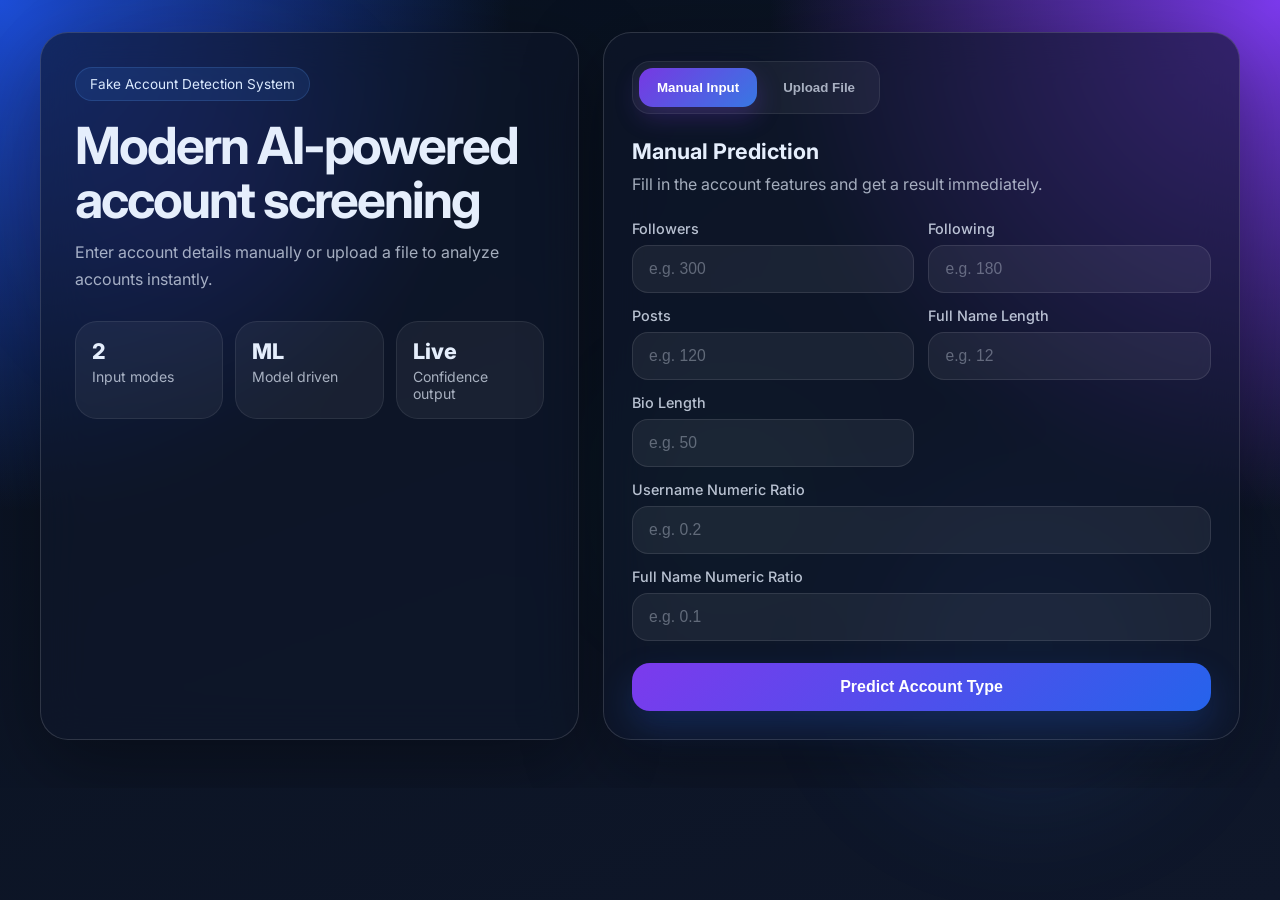
==== frontend/index.html @ c8264dc7 "Initial commit" ====
<!-- C:\Users\acer\Desktop\pj\Final Year Project\frontend\index.html -->
<!DOCTYPE html>
<html lang="en">
<head>
  <meta charset="UTF-8" />
  <meta name="viewport" content="width=device-width, initial-scale=1.0" />
  <title>Fake Account Detector</title>
  <link rel="preconnect" href="https://fonts.googleapis.com">
  <link rel="preconnect" href="https://fonts.gstatic.com" crossorigin>
  <link href="https://fonts.googleapis.com/css2?family=Inter:wght@400;500;600;700;800&display=swap" rel="stylesheet">
  <link rel="stylesheet" href="style.css" />
</head>
<body>
  <div class="bg-orb orb-1"></div>
  <div class="bg-orb orb-2"></div>
  <div class="bg-orb orb-3"></div>

  <main class="app-shell">
    <section class="hero glass-card">
      <div class="hero-badge">Fake Account Detection System</div>
      <h1>Modern AI-powered account screening</h1>
      <p class="hero-text">
        Enter account details manually or upload a file to analyze accounts instantly.
      </p>

      <div class="hero-stats">
        <div class="stat">
          <span class="stat-value">2</span>
          <span class="stat-label">Input modes</span>
        </div>
        <div class="stat">
          <span class="stat-value">ML</span>
          <span class="stat-label">Model driven</span>
        </div>
        <div class="stat">
          <span class="stat-value">Live</span>
          <span class="stat-label">Confidence output</span>
        </div>
      </div>
    </section>

    <section class="dashboard glass-card">
      <div class="mode-switcher">
        <button id="manualBtn" class="mode-btn active">Manual Input</button>
        <button id="fileBtn" class="mode-btn">Upload File</button>
      </div>

      <div id="manualSection" class="panel">
        <div class="panel-header">
          <h2>Manual Prediction</h2>
          <p>Fill in the account features and get a result immediately.</p>
        </div>

        <div class="form-grid">
          <div class="field">
            <label for="followers">Followers</label>
            <input type="number" id="followers" placeholder="e.g. 300" min="0" />
          </div>

          <div class="field">
            <label for="following">Following</label>
            <input type="number" id="following" placeholder="e.g. 180" min="0" />
          </div>

          <div class="field">
            <label for="posts">Posts</label>
            <input type="number" id="posts" placeholder="e.g. 120" min="0" />
          </div>

          <div class="field">
            <label for="len_fullname">Full Name Length</label>
            <input type="number" id="len_fullname" placeholder="e.g. 12" min="0" />
          </div>

          <div class="field">
            <label for="len_desc">Bio Length</label>
            <input type="number" id="len_desc" placeholder="e.g. 50" min="0" />
          </div>

          <div class="field field-wide">
            <label for="ratio_numlen_username">Username Numeric Ratio</label>
            <input type="number" id="ratio_numlen_username" placeholder="e.g. 0.2" min="0" step="0.01" />
          </div>

          <div class="field field-wide">
            <label for="ratio_numlen_fullname">Full Name Numeric Ratio</label>
            <input type="number" id="ratio_numlen_fullname" placeholder="e.g. 0.1" min="0" step="0.01" />
          </div>
        </div>

        <button class="primary-btn" onclick="predictManual()">
          <span>Predict Account Type</span>
        </button>
      </div>

      <div id="fileSection" class="panel hidden">
        <div class="panel-header">
          <h2>Bulk Prediction</h2>
          <p>Upload a CSV or JSON file to predict multiple accounts at once.</p>
        </div>

        <div class="upload-box">
          <input type="file" id="fileInput" accept=".csv,.json" />
          <p>Supported formats: CSV, JSON</p>
        </div>

        <button class="primary-btn" onclick="predictFile()">
          <span>Upload & Predict</span>
        </button>
      </div>

      <div id="resultCard" class="result-card hidden">
        <div class="result-top">
          <div>
            <p class="result-label">Prediction Result</p>
            <h3 id="resultText">—</h3>
          </div>
          <div id="resultChip" class="result-chip neutral">—</div>
        </div>

        <div class="confidence-wrap">
          <div class="confidence-meta">
            <span>Confidence</span>
            <strong id="confidenceText">—</strong>
          </div>

          <div class="progress-track">
            <div id="confidenceBar" class="progress-bar"></div>
          </div>

          <p id="probabilityText" class="probability-text"></p>
        </div>
      </div>

      <div id="bulkSummaryCard" class="summary-card hidden">
        <div class="summary-item">
          <span>Total</span>
          <strong id="summaryTotal">0</strong>
        </div>
        <div class="summary-item">
          <span>Real</span>
          <strong id="summaryReal">0</strong>
        </div>
        <div class="summary-item">
          <span>Fake</span>
          <strong id="summaryFake">0</strong>
        </div>
      </div>

      <div id="loader" class="loader hidden">
        <div class="spinner"></div>
        <p>Analyzing account data...</p>
      </div>

      <div id="errorBox" class="error-box hidden"></div>
    </section>
  </main>

  <script src="script.js"></script>
</body>
</html>
---- frontend/style.css ----
/* C:\Users\acer\Desktop\pj\Final Year Project\frontend\style.css */
:root {
  --bg: #08111f;
  --bg-2: #0f172a;
  --card: rgba(15, 23, 42, 0.62);
  --card-border: rgba(255, 255, 255, 0.14);
  --text: #e5eefc;
  --muted: rgba(229, 238, 252, 0.7);
  --primary: #7c3aed;
  --primary-2: #22c55e;
  --danger: #ef4444;
  --warning: #f59e0b;
  --success: #22c55e;
  --neutral: #64748b;
  --shadow: 0 24px 80px rgba(0, 0, 0, 0.35);
  --radius: 28px;
}

* {
  box-sizing: border-box;
}

html, body {
  margin: 0;
  min-height: 100%;
  font-family: "Inter", sans-serif;
  color: var(--text);
  background:
    radial-gradient(circle at top left, #1d4ed8 0%, transparent 34%),
    radial-gradient(circle at top right, #7c3aed 0%, transparent 34%),
    linear-gradient(160deg, var(--bg), var(--bg-2));
  overflow-x: hidden;
}

body {
  position: relative;
}

.bg-orb {
  position: fixed;
  border-radius: 50%;
  filter: blur(70px);
  opacity: 0.5;
  pointer-events: none;
  z-index: 0;
  animation: float 12s ease-in-out infinite;
}

.orb-1 {
  width: 240px;
  height: 240px;
  background: rgba(124, 58, 237, 0.35);
  top: 8%;
  left: 6%;
}

.orb-2 {
  width: 300px;
  height: 300px;
  background: rgba(59, 130, 246, 0.25);
  bottom: 12%;
  right: 8%;
  animation-delay: 2s;
}

.orb-3 {
  width: 180px;
  height: 180px;
  background: rgba(34, 197, 94, 0.22);
  top: 45%;
  left: 50%;
  animation-delay: 4s;
}

@keyframes float {
  0%, 100% { transform: translateY(0px) translateX(0px); }
  50% { transform: translateY(-18px) translateX(10px); }
}

.app-shell {
  position: relative;
  z-index: 1;
  width: min(1200px, calc(100% - 32px));
  margin: 0 auto;
  padding: 32px 0 48px;
  display: grid;
  grid-template-columns: 1.1fr 1.3fr;
  gap: 24px;
  align-items: start;
}

.glass-card {
  background: var(--card);
  border: 1px solid var(--card-border);
  box-shadow: var(--shadow);
  backdrop-filter: blur(22px);
  -webkit-backdrop-filter: blur(22px);
  border-radius: var(--radius);
}

.hero {
  padding: 34px;
  min-height: 100%;
  position: sticky;
  top: 24px;
}

.hero-badge {
  display: inline-flex;
  align-items: center;
  gap: 8px;
  padding: 8px 14px;
  border-radius: 999px;
  font-size: 0.85rem;
  color: #dbeafe;
  background: rgba(59, 130, 246, 0.12);
  border: 1px solid rgba(96, 165, 250, 0.18);
}

.hero h1 {
  margin: 18px 0 12px;
  font-size: clamp(2rem, 4vw, 3.5rem);
  line-height: 1.05;
  letter-spacing: -0.04em;
}

.hero-text {
  margin: 0;
  max-width: 44ch;
  color: var(--muted);
  font-size: 1rem;
  line-height: 1.7;
}

.hero-stats {
  display: grid;
  grid-template-columns: repeat(3, minmax(0, 1fr));
  gap: 12px;
  margin-top: 28px;
}

.stat {
  padding: 16px;
  border-radius: 22px;
  background: rgba(255, 255, 255, 0.05);
  border: 1px solid rgba(255, 255, 255, 0.08);
}

.stat-value {
  display: block;
  font-size: 1.35rem;
  font-weight: 800;
}

.stat-label {
  display: block;
  margin-top: 4px;
  color: var(--muted);
  font-size: 0.88rem;
}

.dashboard {
  padding: 28px;
}

.mode-switcher {
  display: inline-flex;
  padding: 6px;
  gap: 8px;
  border-radius: 18px;
  background: rgba(255, 255, 255, 0.05);
  border: 1px solid rgba(255, 255, 255, 0.08);
}

.mode-btn {
  border: none;
  color: var(--muted);
  background: transparent;
  padding: 12px 18px;
  border-radius: 14px;
  font-weight: 600;
  cursor: pointer;
  transition: 0.25s ease;
}

.mode-btn:hover {
  color: var(--text);
  transform: translateY(-1px);
}

.mode-btn.active {
  background: linear-gradient(135deg, rgba(124, 58, 237, 0.95), rgba(59, 130, 246, 0.9));
  color: white;
  box-shadow: 0 10px 25px rgba(124, 58, 237, 0.25);
}

.panel {
  margin-top: 24px;
  animation: fadeUp 0.5s ease;
}

.panel-header h2 {
  margin: 0;
  font-size: 1.35rem;
}

.panel-header p {
  margin: 8px 0 0;
  color: var(--muted);
  line-height: 1.6;
}

.form-grid {
  display: grid;
  grid-template-columns: repeat(2, minmax(0, 1fr));
  gap: 14px;
  margin-top: 22px;
}

.field {
  display: flex;
  flex-direction: column;
  gap: 8px;
}

.field-wide {
  grid-column: span 2;
}

label {
  font-size: 0.9rem;
  color: rgba(229, 238, 252, 0.8);
  font-weight: 500;
}

input[type="number"],
input[type="file"] {
  width: 100%;
  border: 1px solid rgba(255, 255, 255, 0.1);
  background: rgba(255, 255, 255, 0.06);
  color: var(--text);
  border-radius: 16px;
  padding: 14px 16px;
  font-size: 0.98rem;
  outline: none;
  transition: 0.25s ease;
}

input[type="number"]::placeholder {
  color: rgba(229, 238, 252, 0.35);
}

input[type="number"]:focus,
input[type="file"]:focus {
  border-color: rgba(96, 165, 250, 0.55);
  box-shadow: 0 0 0 4px rgba(59, 130, 246, 0.12);
  transform: translateY(-1px);
}

.upload-box {
  margin-top: 22px;
  padding: 26px;
  border-radius: 22px;
  border: 1px dashed rgba(255, 255, 255, 0.16);
  background: rgba(255, 255, 255, 0.04);
  text-align: center;
}

.upload-box p {
  margin: 12px 0 0;
  color: var(--muted);
  font-size: 0.92rem;
}

.primary-btn {
  width: 100%;
  margin-top: 22px;
  border: none;
  cursor: pointer;
  color: white;
  font-size: 1rem;
  font-weight: 700;
  border-radius: 18px;
  padding: 15px 18px;
  background: linear-gradient(135deg, #7c3aed, #2563eb);
  box-shadow: 0 16px 35px rgba(37, 99, 235, 0.22);
  transition: transform 0.25s ease, box-shadow 0.25s ease, opacity 0.25s ease;
}

.primary-btn:hover {
  transform: translateY(-2px);
  box-shadow: 0 20px 40px rgba(37, 99, 235, 0.28);
}

.primary-btn:active {
  transform: translateY(0);
  opacity: 0.92;
}

.result-card,
.summary-card,
.error-box {
  margin-top: 22px;
  border-radius: 24px;
  padding: 22px;
  border: 1px solid rgba(255, 255, 255, 0.1);
  animation: fadeUp 0.5s ease;
}

.result-card {
  background: rgba(255, 255, 255, 0.05);
}

.result-top {
  display: flex;
  justify-content: space-between;
  align-items: flex-start;
  gap: 16px;
}

.result-label {
  margin: 0 0 8px;
  color: var(--muted);
  font-size: 0.9rem;
}

.result-top h3 {
  margin: 0;
  font-size: 1.8rem;
  letter-spacing: -0.03em;
}

.result-chip {
  padding: 9px 14px;
  border-radius: 999px;
  font-size: 0.88rem;
  font-weight: 700;
  border: 1px solid transparent;
}

.result-chip.success {
  background: rgba(34, 197, 94, 0.16);
  color: #86efac;
  border-color: rgba(34, 197, 94, 0.25);
}

.result-chip.danger {
  background: rgba(239, 68, 68, 0.16);
  color: #fca5a5;
  border-color: rgba(239, 68, 68, 0.25);
}

.result-chip.warning {
  background: rgba(245, 158, 11, 0.16);
  color: #fcd34d;
  border-color: rgba(245, 158, 11, 0.25);
}

.result-chip.neutral {
  background: rgba(100, 116, 139, 0.16);
  color: #cbd5e1;
  border-color: rgba(100, 116, 139, 0.25);
}

.confidence-wrap {
  margin-top: 22px;
}

.confidence-meta {
  display: flex;
  justify-content: space-between;
  align-items: center;
  margin-bottom: 10px;
  color: var(--muted);
}

.confidence-meta strong {
  color: var(--text);
}

.progress-track {
  width: 100%;
  height: 12px;
  border-radius: 999px;
  overflow: hidden;
  background: rgba(255, 255, 255, 0.08);
}

.progress-bar {
  width: 0%;
  height: 100%;
  border-radius: inherit;
  transition: width 0.6s cubic-bezier(0.16, 1, 0.3, 1);
  background: linear-gradient(90deg, #22c55e, #3b82f6);
}

.probability-text {
  margin: 12px 0 0;
  color: var(--muted);
  font-size: 0.95rem;
  line-height: 1.6;
}

.summary-card {
  display: grid;
  grid-template-columns: repeat(3, minmax(0, 1fr));
  gap: 12px;
  background: rgba(255, 255, 255, 0.04);
}

.summary-item {
  padding: 16px;
  border-radius: 18px;
  background: rgba(255, 255, 255, 0.05);
  text-align: center;
}

.summary-item span {
  display: block;
  color: var(--muted);
  font-size: 0.9rem;
}

.summary-item strong {
  display: block;
  margin-top: 6px;
  font-size: 1.4rem;
}

.loader {
  margin-top: 22px;
  display: flex;
  align-items: center;
  gap: 14px;
  padding: 18px 20px;
  border-radius: 18px;
  background: rgba(255, 255, 255, 0.05);
  color: var(--muted);
}

.spinner {
  width: 22px;
  height: 22px;
  border-radius: 50%;
  border: 3px solid rgba(255, 255, 255, 0.15);
  border-top-color: #60a5fa;
  animation: spin 0.8s linear infinite;
}

.error-box {
  background: rgba(239, 68, 68, 0.12);
  border-color: rgba(239, 68, 68, 0.22);
  color: #fecaca;
}

.hidden {
  display: none !important;
}

@keyframes spin {
  to { transform: rotate(360deg); }
}

@keyframes fadeUp {
  from {
    opacity: 0;
    transform: translateY(14px);
  }
  to {
    opacity: 1;
    transform: translateY(0);
  }
}

@media (max-width: 980px) {
  .app-shell {
    grid-template-columns: 1fr;
  }

  .hero {
    position: relative;
    top: auto;
  }
}

@media (max-width: 640px) {
  .app-shell {
    width: min(100% - 20px, 1200px);
    padding-top: 20px;
  }

  .hero,
  .dashboard {
    padding: 22px;
    border-radius: 22px;
  }

  .form-grid {
    grid-template-columns: 1fr;
  }

  .field-wide {
    grid-column: span 1;
  }

  .hero-stats,
  .summary-card {
    grid-template-columns: 1fr;
  }

  .result-top {
    flex-direction: column;
  }
}
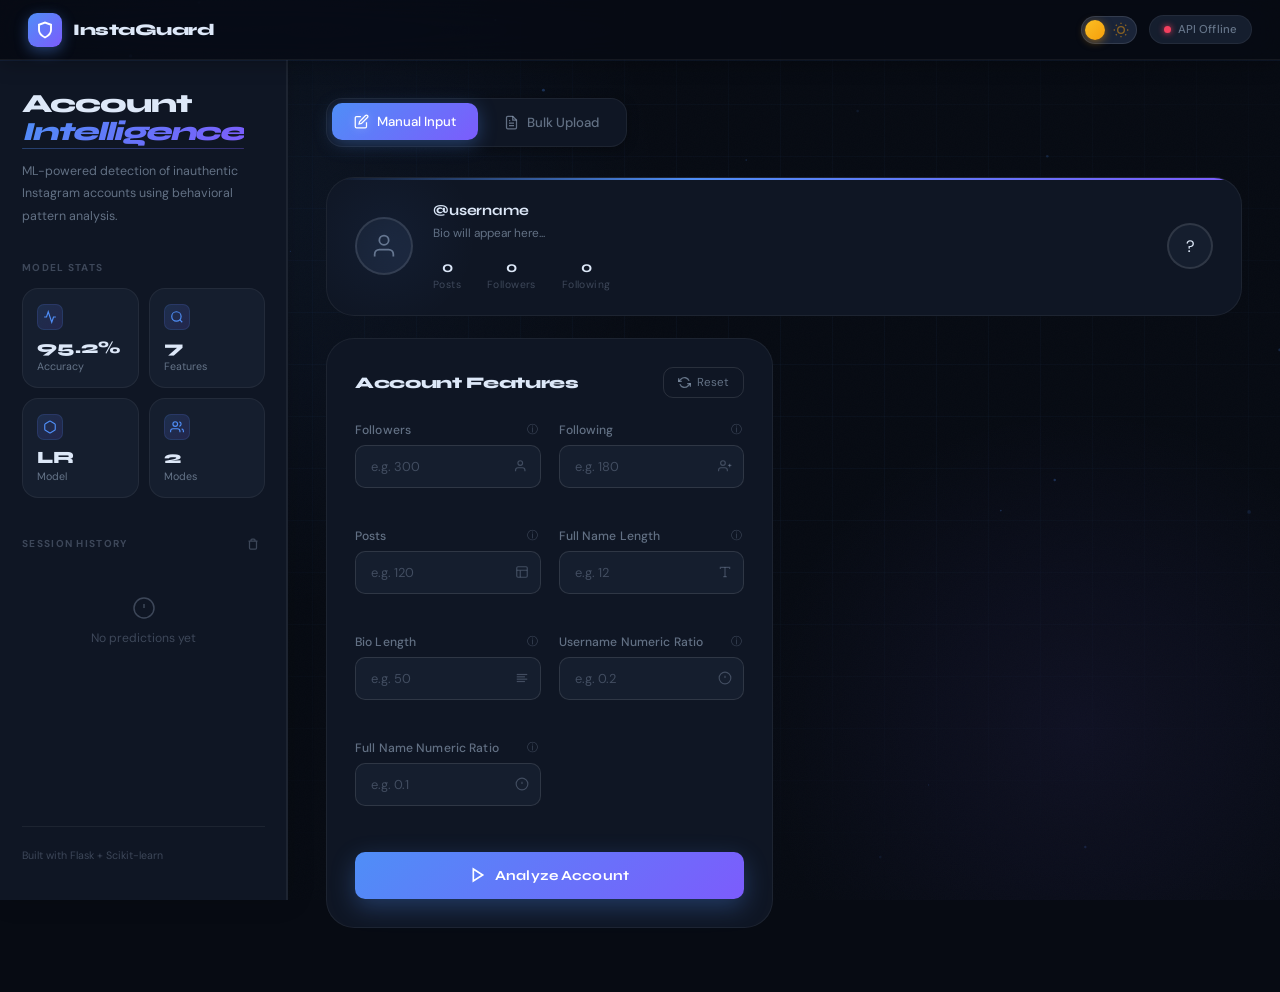
==== commit ac3f6c2f: "Changed the dashboard made it more modern with more attributes and functionalities" ====
--- a/frontend/index.html
+++ b/frontend/index.html
@@ -1,161 +1,476 @@
-<!-- C:\Users\acer\Desktop\pj\Final Year Project\frontend\index.html -->
 <!DOCTYPE html>
 <html lang="en">
 <head>
   <meta charset="UTF-8" />
   <meta name="viewport" content="width=device-width, initial-scale=1.0" />
-  <title>Fake Account Detector</title>
+  <title>InstaGuard — Fake Account Detector</title>
   <link rel="preconnect" href="https://fonts.googleapis.com">
   <link rel="preconnect" href="https://fonts.gstatic.com" crossorigin>
-  <link href="https://fonts.googleapis.com/css2?family=Inter:wght@400;500;600;700;800&display=swap" rel="stylesheet">
+  <link href="https://fonts.googleapis.com/css2?family=Syne:wght@400;600;700;800&family=DM+Sans:ital,opsz,wght@0,9..40,300;0,9..40,400;0,9..40,500;1,9..40,300&display=swap" rel="stylesheet">
   <link rel="stylesheet" href="style.css" />
 </head>
 <body>
-  <div class="bg-orb orb-1"></div>
-  <div class="bg-orb orb-2"></div>
-  <div class="bg-orb orb-3"></div>
-
-  <main class="app-shell">
-    <section class="hero glass-card">
-      <div class="hero-badge">Fake Account Detection System</div>
-      <h1>Modern AI-powered account screening</h1>
-      <p class="hero-text">
-        Enter account details manually or upload a file to analyze accounts instantly.
-      </p>
-
-      <div class="hero-stats">
-        <div class="stat">
-          <span class="stat-value">2</span>
-          <span class="stat-label">Input modes</span>
-        </div>
-        <div class="stat">
-          <span class="stat-value">ML</span>
-          <span class="stat-label">Model driven</span>
-        </div>
-        <div class="stat">
-          <span class="stat-value">Live</span>
-          <span class="stat-label">Confidence output</span>
-        </div>
+
+  <!-- Ambient background -->
+  <div class="ambient-bg">
+    <div class="grid-overlay"></div>
+    <div class="noise-overlay"></div>
+    <canvas id="particleCanvas"></canvas>
+  </div>
+
+  <!-- Top nav bar -->
+  <nav class="topnav">
+    <div class="topnav-brand">
+      <div class="brand-icon">
+        <svg width="18" height="18" viewBox="0 0 24 24" fill="none" stroke="currentColor" stroke-width="2.5"><path d="M12 22s8-4 8-10V5l-8-3-8 3v7c0 6 8 10 8 10z"/></svg>
       </div>
-    </section>
-
-    <section class="dashboard glass-card">
-      <div class="mode-switcher">
-        <button id="manualBtn" class="mode-btn active">Manual Input</button>
-        <button id="fileBtn" class="mode-btn">Upload File</button>
+      <span>InstaGuard</span>
+    </div>
+    <div class="topnav-links">
+      <button class="theme-toggle" id="themeToggle" title="Toggle theme">
+        <svg class="icon-sun" width="16" height="16" viewBox="0 0 24 24" fill="none" stroke="currentColor" stroke-width="2"><circle cx="12" cy="12" r="5"/><path d="M12 1v2M12 21v2M4.22 4.22l1.42 1.42M18.36 18.36l1.42 1.42M1 12h2M21 12h2M4.22 19.78l1.42-1.42M18.36 5.64l1.42-1.42"/></svg>
+        <svg class="icon-moon" width="16" height="16" viewBox="0 0 24 24" fill="none" stroke="currentColor" stroke-width="2"><path d="M21 12.79A9 9 0 1 1 11.21 3 7 7 0 0 0 21 12.79z"/></svg>
+      </button>
+      <div class="status-pill">
+        <span class="status-dot"></span>
+        <span id="apiStatus">Connecting...</span>
       </div>
-
-      <div id="manualSection" class="panel">
-        <div class="panel-header">
-          <h2>Manual Prediction</h2>
-          <p>Fill in the account features and get a result immediately.</p>
-        </div>
-
-        <div class="form-grid">
-          <div class="field">
-            <label for="followers">Followers</label>
-            <input type="number" id="followers" placeholder="e.g. 300" min="0" />
-          </div>
-
-          <div class="field">
-            <label for="following">Following</label>
-            <input type="number" id="following" placeholder="e.g. 180" min="0" />
-          </div>
-
-          <div class="field">
-            <label for="posts">Posts</label>
-            <input type="number" id="posts" placeholder="e.g. 120" min="0" />
-          </div>
-
-          <div class="field">
-            <label for="len_fullname">Full Name Length</label>
-            <input type="number" id="len_fullname" placeholder="e.g. 12" min="0" />
-          </div>
-
-          <div class="field">
-            <label for="len_desc">Bio Length</label>
-            <input type="number" id="len_desc" placeholder="e.g. 50" min="0" />
-          </div>
-
-          <div class="field field-wide">
-            <label for="ratio_numlen_username">Username Numeric Ratio</label>
-            <input type="number" id="ratio_numlen_username" placeholder="e.g. 0.2" min="0" step="0.01" />
-          </div>
-
-          <div class="field field-wide">
-            <label for="ratio_numlen_fullname">Full Name Numeric Ratio</label>
-            <input type="number" id="ratio_numlen_fullname" placeholder="e.g. 0.1" min="0" step="0.01" />
-          </div>
-        </div>
-
-        <button class="primary-btn" onclick="predictManual()">
-          <span>Predict Account Type</span>
+    </div>
+  </nav>
+
+  <div class="page-wrapper">
+
+    <!-- ===== SIDEBAR ===== -->
+    <aside class="sidebar">
+      <div class="sidebar-inner">
+        <div class="sidebar-header">
+          <h1>Account<br><em>Intelligence</em></h1>
+          <p class="sidebar-desc">ML-powered detection of inauthentic Instagram accounts using behavioral pattern analysis.</p>
+        </div>
+
+        <div class="model-stats-block">
+          <div class="block-label">Model Stats</div>
+          <div class="model-stats-grid">
+            <div class="mstat">
+              <div class="mstat-icon">
+                <svg width="14" height="14" viewBox="0 0 24 24" fill="none" stroke="currentColor" stroke-width="2"><polyline points="22 12 18 12 15 21 9 3 6 12 2 12"/></svg>
+              </div>
+              <span class="mstat-val">95.2%</span>
+              <span class="mstat-lbl">Accuracy</span>
+            </div>
+            <div class="mstat">
+              <div class="mstat-icon">
+                <svg width="14" height="14" viewBox="0 0 24 24" fill="none" stroke="currentColor" stroke-width="2"><circle cx="11" cy="11" r="8"/><path d="m21 21-4.35-4.35"/></svg>
+              </div>
+              <span class="mstat-val">7</span>
+              <span class="mstat-lbl">Features</span>
+            </div>
+            <div class="mstat">
+              <div class="mstat-icon">
+                <svg width="14" height="14" viewBox="0 0 24 24" fill="none" stroke="currentColor" stroke-width="2"><path d="M21 16V8a2 2 0 0 0-1-1.73l-7-4a2 2 0 0 0-2 0l-7 4A2 2 0 0 0 3 8v8a2 2 0 0 0 1 1.73l7 4a2 2 0 0 0 2 0l7-4A2 2 0 0 0 21 16z"/></svg>
+              </div>
+              <span class="mstat-val">LR</span>
+              <span class="mstat-lbl">Model</span>
+            </div>
+            <div class="mstat">
+              <div class="mstat-icon">
+                <svg width="14" height="14" viewBox="0 0 24 24" fill="none" stroke="currentColor" stroke-width="2"><path d="M17 21v-2a4 4 0 0 0-4-4H5a4 4 0 0 0-4 4v2"/><circle cx="9" cy="7" r="4"/><path d="M23 21v-2a4 4 0 0 0-3-3.87"/><path d="M16 3.13a4 4 0 0 1 0 7.75"/></svg>
+              </div>
+              <span class="mstat-val">2</span>
+              <span class="mstat-lbl">Modes</span>
+            </div>
+          </div>
+        </div>
+
+        <!-- Session history -->
+        <div class="history-block">
+          <div class="block-label-row">
+            <div class="block-label">Session History</div>
+            <button class="clear-history-btn" id="clearHistory" title="Clear history">
+              <svg width="12" height="12" viewBox="0 0 24 24" fill="none" stroke="currentColor" stroke-width="2.5"><path d="M3 6h18M19 6v14a2 2 0 0 1-2 2H7a2 2 0 0 1-2-2V6M8 6V4a2 2 0 0 1 2-2h4a2 2 0 0 1 2 2v2"/></svg>
+            </button>
+          </div>
+          <div class="history-list" id="historyList">
+            <div class="history-empty">
+              <svg width="24" height="24" viewBox="0 0 24 24" fill="none" stroke="currentColor" stroke-width="1.5"><circle cx="12" cy="12" r="10"/><path d="M12 8v4M12 16h.01"/></svg>
+              <span>No predictions yet</span>
+            </div>
+          </div>
+        </div>
+
+        <div class="sidebar-footer">
+          <div class="sidebar-footer-text">Built with Flask + Scikit-learn</div>
+        </div>
+      </div>
+    </aside>
+
+    <!-- ===== MAIN CONTENT ===== -->
+    <main class="main-content">
+
+      <!-- Mode tabs -->
+      <div class="mode-tabs">
+        <button class="tab-btn active" id="manualTab" data-mode="manual">
+          <svg width="15" height="15" viewBox="0 0 24 24" fill="none" stroke="currentColor" stroke-width="2"><path d="M11 4H4a2 2 0 0 0-2 2v14a2 2 0 0 0 2 2h14a2 2 0 0 0 2-2v-7"/><path d="M18.5 2.5a2.121 2.121 0 0 1 3 3L12 15l-4 1 1-4 9.5-9.5z"/></svg>
+          Manual Input
+        </button>
+        <button class="tab-btn" id="bulkTab" data-mode="bulk">
+          <svg width="15" height="15" viewBox="0 0 24 24" fill="none" stroke="currentColor" stroke-width="2"><path d="M14 2H6a2 2 0 0 0-2 2v16a2 2 0 0 0 2 2h12a2 2 0 0 0 2-2V8z"/><polyline points="14 2 14 8 20 8"/><line x1="16" y1="13" x2="8" y2="13"/><line x1="16" y1="17" x2="8" y2="17"/><polyline points="10 9 9 9 8 9"/></svg>
+          Bulk Upload
         </button>
       </div>
 
-      <div id="fileSection" class="panel hidden">
-        <div class="panel-header">
-          <h2>Bulk Prediction</h2>
-          <p>Upload a CSV or JSON file to predict multiple accounts at once.</p>
-        </div>
-
-        <div class="upload-box">
-          <input type="file" id="fileInput" accept=".csv,.json" />
-          <p>Supported formats: CSV, JSON</p>
-        </div>
-
-        <button class="primary-btn" onclick="predictFile()">
-          <span>Upload & Predict</span>
-        </button>
-      </div>
-
-      <div id="resultCard" class="result-card hidden">
-        <div class="result-top">
-          <div>
-            <p class="result-label">Prediction Result</p>
-            <h3 id="resultText">—</h3>
-          </div>
-          <div id="resultChip" class="result-chip neutral">—</div>
-        </div>
-
-        <div class="confidence-wrap">
-          <div class="confidence-meta">
-            <span>Confidence</span>
-            <strong id="confidenceText">—</strong>
-          </div>
-
-          <div class="progress-track">
-            <div id="confidenceBar" class="progress-bar"></div>
-          </div>
-
-          <p id="probabilityText" class="probability-text"></p>
-        </div>
-      </div>
-
-      <div id="bulkSummaryCard" class="summary-card hidden">
-        <div class="summary-item">
-          <span>Total</span>
-          <strong id="summaryTotal">0</strong>
-        </div>
-        <div class="summary-item">
-          <span>Real</span>
-          <strong id="summaryReal">0</strong>
-        </div>
-        <div class="summary-item">
-          <span>Fake</span>
-          <strong id="summaryFake">0</strong>
-        </div>
-      </div>
-
-      <div id="loader" class="loader hidden">
-        <div class="spinner"></div>
-        <p>Analyzing account data...</p>
-      </div>
-
-      <div id="errorBox" class="error-box hidden"></div>
-    </section>
-  </main>
+      <!-- ===== MANUAL PANEL ===== -->
+      <div class="panel-wrap" id="manualPanel">
+
+        <!-- Profile preview card -->
+        <div class="profile-preview-card" id="profilePreview">
+          <div class="profile-preview-avatar" id="previewAvatar">
+            <svg width="28" height="28" viewBox="0 0 24 24" fill="none" stroke="currentColor" stroke-width="1.5"><path d="M20 21v-2a4 4 0 0 0-4-4H8a4 4 0 0 0-4 4v2"/><circle cx="12" cy="7" r="4"/></svg>
+          </div>
+          <div class="profile-preview-info">
+            <div class="profile-preview-name" id="previewName">@username</div>
+            <div class="profile-preview-bio" id="previewBio">Bio will appear here...</div>
+            <div class="profile-preview-stats">
+              <div class="ps">
+                <span id="previewPosts">0</span>
+                <small>Posts</small>
+              </div>
+              <div class="ps">
+                <span id="previewFollowers">0</span>
+                <small>Followers</small>
+              </div>
+              <div class="ps">
+                <span id="previewFollowing">0</span>
+                <small>Following</small>
+              </div>
+            </div>
+          </div>
+          <div class="profile-preview-badge" id="previewBadge">
+            <span>?</span>
+          </div>
+        </div>
+
+        <!-- Input form -->
+        <div class="input-card">
+          <div class="input-card-header">
+            <h2>Account Features</h2>
+            <button class="reset-btn" id="resetForm" title="Reset all fields">
+              <svg width="13" height="13" viewBox="0 0 24 24" fill="none" stroke="currentColor" stroke-width="2.5"><path d="M1 4v6h6"/><path d="M23 20v-6h-6"/><path d="M20.49 9A9 9 0 0 0 5.64 5.64L1 10m22 4-4.64 4.36A9 9 0 0 1 3.51 15"/></svg>
+              Reset
+            </button>
+          </div>
+
+          <div class="form-grid">
+
+            <div class="field-group">
+              <div class="field-label-row">
+                <label for="followers">Followers</label>
+                <div class="tooltip-wrap">
+                  <span class="tooltip-trigger">ⓘ</span>
+                  <div class="tooltip-box">Number of people following this account. Fake accounts often have very few or suspiciously round numbers.</div>
+                </div>
+              </div>
+              <div class="field-input-wrap" id="wrap_followers">
+                <input type="number" id="followers" placeholder="e.g. 300" min="0" oninput="validateField(this); updatePreview()" />
+                <span class="field-icon">
+                  <svg width="14" height="14" viewBox="0 0 24 24" fill="none" stroke="currentColor" stroke-width="2"><path d="M17 21v-2a4 4 0 0 0-4-4H5a4 4 0 0 0-4 4v2"/><circle cx="9" cy="7" r="4"/></svg>
+                </span>
+              </div>
+              <span class="field-feedback" id="fb_followers"></span>
+            </div>
+
+            <div class="field-group">
+              <div class="field-label-row">
+                <label for="following">Following</label>
+                <div class="tooltip-wrap">
+                  <span class="tooltip-trigger">ⓘ</span>
+                  <div class="tooltip-box">Number of accounts this user follows. A very high following count with few followers is a red flag.</div>
+                </div>
+              </div>
+              <div class="field-input-wrap" id="wrap_following">
+                <input type="number" id="following" placeholder="e.g. 180" min="0" oninput="validateField(this); updatePreview()" />
+                <span class="field-icon">
+                  <svg width="14" height="14" viewBox="0 0 24 24" fill="none" stroke="currentColor" stroke-width="2"><path d="M16 21v-2a4 4 0 0 0-4-4H5a4 4 0 0 0-4 4v2"/><circle cx="8.5" cy="7" r="4"/><line x1="20" y1="8" x2="20" y2="14"/><line x1="23" y1="11" x2="17" y2="11"/></svg>
+                </span>
+              </div>
+              <span class="field-feedback" id="fb_following"></span>
+            </div>
+
+            <div class="field-group">
+              <div class="field-label-row">
+                <label for="posts">Posts</label>
+                <div class="tooltip-wrap">
+                  <span class="tooltip-trigger">ⓘ</span>
+                  <div class="tooltip-box">Total number of posts. Fake accounts typically have 0 or very few posts, or thousands of spammy ones.</div>
+                </div>
+              </div>
+              <div class="field-input-wrap" id="wrap_posts">
+                <input type="number" id="posts" placeholder="e.g. 120" min="0" oninput="validateField(this); updatePreview()" />
+                <span class="field-icon">
+                  <svg width="14" height="14" viewBox="0 0 24 24" fill="none" stroke="currentColor" stroke-width="2"><rect x="3" y="3" width="18" height="18" rx="2"/><path d="M3 9h18M9 21V9"/></svg>
+                </span>
+              </div>
+              <span class="field-feedback" id="fb_posts"></span>
+            </div>
+
+            <div class="field-group">
+              <div class="field-label-row">
+                <label for="len_fullname">Full Name Length</label>
+                <div class="tooltip-wrap">
+                  <span class="tooltip-trigger">ⓘ</span>
+                  <div class="tooltip-box">Character count of the display name. Very short or no name can indicate a fake account.</div>
+                </div>
+              </div>
+              <div class="field-input-wrap" id="wrap_len_fullname">
+                <input type="number" id="len_fullname" placeholder="e.g. 12" min="0" oninput="validateField(this)" />
+                <span class="field-icon">
+                  <svg width="14" height="14" viewBox="0 0 24 24" fill="none" stroke="currentColor" stroke-width="2"><path d="M4 7V4h16v3"/><path d="M9 20h6"/><path d="M12 4v16"/></svg>
+                </span>
+              </div>
+              <span class="field-feedback" id="fb_len_fullname"></span>
+            </div>
+
+            <div class="field-group">
+              <div class="field-label-row">
+                <label for="len_desc">Bio Length</label>
+                <div class="tooltip-wrap">
+                  <span class="tooltip-trigger">ⓘ</span>
+                  <div class="tooltip-box">Character count of the profile bio. Real accounts often have meaningful bios; fake ones usually don't.</div>
+                </div>
+              </div>
+              <div class="field-input-wrap" id="wrap_len_desc">
+                <input type="number" id="len_desc" placeholder="e.g. 50" min="0" oninput="validateField(this); updatePreview()" />
+                <span class="field-icon">
+                  <svg width="14" height="14" viewBox="0 0 24 24" fill="none" stroke="currentColor" stroke-width="2"><line x1="17" y1="10" x2="3" y2="10"/><line x1="21" y1="6" x2="3" y2="6"/><line x1="21" y1="14" x2="3" y2="14"/><line x1="17" y1="18" x2="3" y2="18"/></svg>
+                </span>
+              </div>
+              <span class="field-feedback" id="fb_len_desc"></span>
+            </div>
+
+            <div class="field-group">
+              <div class="field-label-row">
+                <label for="ratio_numlen_username">Username Numeric Ratio</label>
+                <div class="tooltip-wrap">
+                  <span class="tooltip-trigger">ⓘ</span>
+                  <div class="tooltip-box">Proportion of digits in the username (0–1). e.g. "user1234" = 0.5. Bots often have highly numeric usernames like "user39471856".</div>
+                </div>
+              </div>
+              <div class="field-input-wrap" id="wrap_ratio_numlen_username">
+                <input type="number" id="ratio_numlen_username" placeholder="e.g. 0.2" min="0" max="1" step="0.01" oninput="validateRatio(this)" />
+                <span class="field-icon">
+                  <svg width="14" height="14" viewBox="0 0 24 24" fill="none" stroke="currentColor" stroke-width="2"><circle cx="12" cy="12" r="10"/><path d="M12 8v4M12 16h.01"/></svg>
+                </span>
+              </div>
+              <span class="field-feedback" id="fb_ratio_numlen_username"></span>
+            </div>
+
+            <div class="field-group">
+              <div class="field-label-row">
+                <label for="ratio_numlen_fullname">Full Name Numeric Ratio</label>
+                <div class="tooltip-wrap">
+                  <span class="tooltip-trigger">ⓘ</span>
+                  <div class="tooltip-box">Proportion of digits in the full display name (0–1). Names like "John99887" score high and are suspicious.</div>
+                </div>
+              </div>
+              <div class="field-input-wrap" id="wrap_ratio_numlen_fullname">
+                <input type="number" id="ratio_numlen_fullname" placeholder="e.g. 0.1" min="0" max="1" step="0.01" oninput="validateRatio(this)" />
+                <span class="field-icon">
+                  <svg width="14" height="14" viewBox="0 0 24 24" fill="none" stroke="currentColor" stroke-width="2"><circle cx="12" cy="12" r="10"/><path d="M12 8v4M12 16h.01"/></svg>
+                </span>
+              </div>
+              <span class="field-feedback" id="fb_ratio_numlen_fullname"></span>
+            </div>
+
+          </div><!-- /form-grid -->
+
+          <button class="predict-btn" id="predictManualBtn" onclick="predictManual()">
+            <span class="predict-btn-inner">
+              <svg width="16" height="16" viewBox="0 0 24 24" fill="none" stroke="currentColor" stroke-width="2.5"><path d="M5 3l14 9-14 9V3z"/></svg>
+              Analyze Account
+            </span>
+          </button>
+        </div>
+
+        <!-- Result area for manual -->
+        <div id="manualResultArea">
+          <!-- Skeleton shown while loading -->
+          <div class="skeleton-card hidden" id="manualSkeleton">
+            <div class="sk-line sk-title"></div>
+            <div class="sk-line sk-sub"></div>
+            <div class="sk-bar"></div>
+            <div class="sk-line sk-thin"></div>
+          </div>
+
+          <!-- Result card -->
+          <div class="result-card hidden" id="manualResultCard">
+            <div class="result-header">
+              <div class="result-icon-wrap" id="resultIconWrap">
+                <svg class="result-icon" id="resultIcon" width="28" height="28" viewBox="0 0 24 24" fill="none" stroke="currentColor" stroke-width="2"></svg>
+              </div>
+              <div class="result-title-block">
+                <p class="result-eyebrow">Prediction Result</p>
+                <h3 class="result-label-text" id="resultLabelText">—</h3>
+              </div>
+              <div class="result-badge" id="resultBadge">—</div>
+            </div>
+
+            <div class="gauge-section">
+              <div class="gauge-wrap">
+                <canvas id="gaugeCanvas" width="180" height="100"></canvas>
+                <div class="gauge-center-text">
+                  <span class="gauge-pct" id="gaugePct">0%</span>
+                  <span class="gauge-lbl" id="gaugeLevel">—</span>
+                </div>
+              </div>
+              <div class="gauge-legend">
+                <div class="gauge-legend-item">
+                  <span class="gl-dot real"></span> Real
+                  <strong id="probReal">—</strong>
+                </div>
+                <div class="gauge-legend-item">
+                  <span class="gl-dot fake"></span> Fake
+                  <strong id="probFake">—</strong>
+                </div>
+              </div>
+            </div>
+
+            <!-- Feature importance -->
+            <div class="feature-importance-section">
+              <div class="section-label">Feature Influence</div>
+              <div class="feature-bars" id="featureBars"></div>
+            </div>
+          </div>
+
+          <!-- Error box -->
+          <div class="error-card hidden" id="manualError">
+            <svg width="18" height="18" viewBox="0 0 24 24" fill="none" stroke="currentColor" stroke-width="2"><circle cx="12" cy="12" r="10"/><line x1="12" y1="8" x2="12" y2="12"/><line x1="12" y1="16" x2="12.01" y2="16"/></svg>
+            <span id="manualErrorText"></span>
+          </div>
+        </div>
+
+      </div><!-- /manualPanel -->
+
+      <!-- ===== BULK PANEL ===== -->
+      <div class="panel-wrap hidden" id="bulkPanel">
+
+        <div class="upload-card">
+          <div class="upload-zone" id="uploadZone">
+            <input type="file" id="fileInput" accept=".csv,.json" />
+            <div class="upload-zone-inner" id="uploadZoneInner">
+              <div class="upload-icon-wrap">
+                <svg width="32" height="32" viewBox="0 0 24 24" fill="none" stroke="currentColor" stroke-width="1.5"><path d="M21 15v4a2 2 0 0 1-2 2H5a2 2 0 0 1-2-2v-4"/><polyline points="17 8 12 3 7 8"/><line x1="12" y1="3" x2="12" y2="15"/></svg>
+              </div>
+              <p class="upload-title">Drop your file here</p>
+              <p class="upload-sub">or <span class="upload-browse">browse</span> to upload</p>
+              <p class="upload-formats">CSV or JSON · Max 10MB</p>
+            </div>
+            <div class="upload-file-selected hidden" id="fileSelectedInfo">
+              <svg width="18" height="18" viewBox="0 0 24 24" fill="none" stroke="currentColor" stroke-width="2"><path d="M14 2H6a2 2 0 0 0-2 2v16a2 2 0 0 0 2 2h12a2 2 0 0 0 2-2V8z"/><polyline points="14 2 14 8 20 8"/></svg>
+              <span id="selectedFileName">No file</span>
+              <button class="remove-file-btn" id="removeFileBtn">✕</button>
+            </div>
+          </div>
+
+          <button class="predict-btn" id="predictBulkBtn" onclick="predictFile()">
+            <span class="predict-btn-inner">
+              <svg width="16" height="16" viewBox="0 0 24 24" fill="none" stroke="currentColor" stroke-width="2.5"><path d="M21 15v4a2 2 0 0 1-2 2H5a2 2 0 0 1-2-2v-4"/><polyline points="17 8 12 3 7 8"/><line x1="12" y1="3" x2="12" y2="15"/></svg>
+              Upload & Analyze
+            </span>
+          </button>
+        </div>
+
+        <!-- Skeleton for bulk -->
+        <div class="skeleton-card hidden" id="bulkSkeleton">
+          <div class="sk-line sk-title"></div>
+          <div class="sk-grid">
+            <div class="sk-stat-box"></div>
+            <div class="sk-stat-box"></div>
+            <div class="sk-stat-box"></div>
+          </div>
+          <div class="sk-line sk-sub"></div>
+          <div class="sk-line sk-sub" style="width:70%"></div>
+          <div class="sk-line sk-sub" style="width:50%"></div>
+        </div>
+
+        <!-- Bulk results -->
+        <div class="bulk-result-wrap hidden" id="bulkResults">
+
+          <div class="bulk-summary-strip">
+            <div class="bss-item total">
+              <span class="bss-val" id="bssTotal">0</span>
+              <span class="bss-lbl">Total</span>
+            </div>
+            <div class="bss-divider"></div>
+            <div class="bss-item real">
+              <span class="bss-val" id="bssReal">0</span>
+              <span class="bss-lbl">Real</span>
+            </div>
+            <div class="bss-divider"></div>
+            <div class="bss-item fake">
+              <span class="bss-val" id="bssFake">0</span>
+              <span class="bss-lbl">Fake</span>
+            </div>
+            <div class="bss-divider"></div>
+            <div class="bss-item conf">
+              <span class="bss-val" id="bssConf">—</span>
+              <span class="bss-lbl">Avg Confidence</span>
+            </div>
+            <button class="export-btn" id="exportBtn" onclick="exportResults()">
+              <svg width="14" height="14" viewBox="0 0 24 24" fill="none" stroke="currentColor" stroke-width="2.5"><path d="M21 15v4a2 2 0 0 1-2 2H5a2 2 0 0 1-2-2v-4"/><polyline points="7 10 12 15 17 10"/><line x1="12" y1="15" x2="12" y2="3"/></svg>
+              Export CSV
+            </button>
+          </div>
+
+          <!-- Bulk split bar -->
+          <div class="split-bar-wrap">
+            <div class="split-bar" id="splitBar">
+              <div class="split-real" id="splitReal"></div>
+              <div class="split-fake" id="splitFake"></div>
+            </div>
+            <div class="split-legend">
+              <span><span class="sl-dot real"></span> Real accounts</span>
+              <span><span class="sl-dot fake"></span> Fake accounts</span>
+            </div>
+          </div>
+
+          <div class="table-header-row">
+            <h3>Predictions Table</h3>
+            <div class="table-filter">
+              <button class="filter-btn active" data-filter="all">All</button>
+              <button class="filter-btn" data-filter="real">Real</button>
+              <button class="filter-btn" data-filter="fake">Fake</button>
+            </div>
+          </div>
+
+          <div class="table-wrap">
+            <table class="predictions-table" id="predictionsTable">
+              <thead>
+                <tr>
+                  <th>#</th>
+                  <th>Verdict</th>
+                  <th>Confidence</th>
+                  <th>Real %</th>
+                  <th>Fake %</th>
+                  <th>Level</th>
+                </tr>
+              </thead>
+              <tbody id="predictionsBody"></tbody>
+            </table>
+          </div>
+
+          <div class="pagination" id="pagination"></div>
+        </div>
+
+        <div class="error-card hidden" id="bulkError">
+          <svg width="18" height="18" viewBox="0 0 24 24" fill="none" stroke="currentColor" stroke-width="2"><circle cx="12" cy="12" r="10"/><line x1="12" y1="8" x2="12" y2="12"/><line x1="12" y1="16" x2="12.01" y2="16"/></svg>
+          <span id="bulkErrorText"></span>
+        </div>
+
+      </div><!-- /bulkPanel -->
+
+    </main>
+  </div>
 
   <script src="script.js"></script>
 </body>
-</html>+</html>
--- a/frontend/style.css
+++ b/frontend/style.css
@@ -1,514 +1,1684 @@
-/* C:\Users\acer\Desktop\pj\Final Year Project\frontend\style.css */
+/* ============================================================
+   InstaGuard — style.css  (Visual Overhaul)
+   Aesthetic: Soft dark intelligence · luminous · breathing
+   Fonts: Syne (display) + DM Sans (body)
+   ============================================================ */
+
+/* ── Custom properties ──────────────────────────────────── */
 :root {
-  --bg: #08111f;
-  --bg-2: #0f172a;
-  --card: rgba(15, 23, 42, 0.62);
-  --card-border: rgba(255, 255, 255, 0.14);
-  --text: #e5eefc;
-  --muted: rgba(229, 238, 252, 0.7);
-  --primary: #7c3aed;
-  --primary-2: #22c55e;
-  --danger: #ef4444;
-  --warning: #f59e0b;
-  --success: #22c55e;
-  --neutral: #64748b;
-  --shadow: 0 24px 80px rgba(0, 0, 0, 0.35);
-  --radius: 28px;
-}
-
-* {
-  box-sizing: border-box;
-}
-
-html, body {
-  margin: 0;
-  min-height: 100%;
-  font-family: "Inter", sans-serif;
+  /* Background layers */
+  --bg:        #070b13;
+  --bg2:       #0b1121;
+  --surface:   #0f1624;
+  --surface2:  #151e2e;
+  --surface3:  #1a2438;
+
+  /* Borders */
+  --border:    rgba(255,255,255,0.06);
+  --border2:   rgba(255,255,255,0.11);
+  --border3:   rgba(255,255,255,0.18);
+
+  /* Text */
+  --text:      #dde8f8;
+  --text2:     #a8bbd4;
+  --muted:     rgba(168,187,212,0.55);
+  --muted2:    rgba(168,187,212,0.3);
+
+  /* Accent palette */
+  --blue:      #4f8ef7;
+  --indigo:    #7c5cfc;
+  --real:      #10c87a;
+  --fake:      #f43f5e;
+  --warn:      #f59e0b;
+  --real-glow: rgba(16,200,122,0.22);
+  --fake-glow: rgba(244,63,94,0.22);
+  --blue-glow: rgba(79,142,247,0.18);
+
+  /* Gradients */
+  --grad-accent:  linear-gradient(135deg, #4f8ef7 0%, #7c5cfc 100%);
+  --grad-real:    linear-gradient(135deg, #10c87a 0%, #059669 100%);
+  --grad-fake:    linear-gradient(135deg, #f43f5e 0%, #dc2626 100%);
+
+  /* Shape */
+  --r-xs:  6px;
+  --r-sm:  10px;
+  --r:     16px;
+  --r-lg:  22px;
+  --r-xl:  28px;
+
+  /* Shadows */
+  --shadow-sm:  0 2px 12px rgba(0,0,0,0.3);
+  --shadow:     0 8px 32px rgba(0,0,0,0.45);
+  --shadow-lg:  0 20px 60px rgba(0,0,0,0.55);
+  --glow-blue:  0 0 28px rgba(79,142,247,0.18), 0 0 60px rgba(79,142,247,0.08);
+  --glow-real:  0 0 24px rgba(16,200,122,0.2);
+  --glow-fake:  0 0 24px rgba(244,63,94,0.2);
+
+  /* Timing */
+  --ease:        cubic-bezier(0.16, 1, 0.3, 1);
+  --ease-back:   cubic-bezier(0.34, 1.56, 0.64, 1);
+  --ease-in:     cubic-bezier(0.4, 0, 1, 1);
+  --t:           0.28s;
+  --t-fast:      0.16s;
+  --t-slow:      0.5s;
+
+  /* Layout */
+  --nav-h:      60px;
+  --sidebar-w:  288px;
+}
+
+/* ── Light theme ─────────────────────────────────────────── */
+[data-theme="light"] {
+  --bg:       #f0f5ff;
+  --bg2:      #e8eefa;
+  --surface:  #ffffff;
+  --surface2: #f4f7ff;
+  --surface3: #edf1fb;
+  --border:   rgba(79,142,247,0.1);
+  --border2:  rgba(79,142,247,0.18);
+  --border3:  rgba(79,142,247,0.28);
+  --text:     #111827;
+  --text2:    #374151;
+  --muted:    rgba(55,65,81,0.55);
+  --muted2:   rgba(55,65,81,0.32);
+  --shadow:     0 8px 32px rgba(79,142,247,0.1);
+  --shadow-lg:  0 20px 60px rgba(79,142,247,0.15);
+  --glow-blue:  0 0 28px rgba(79,142,247,0.12);
+}
+
+/* ── Reset ───────────────────────────────────────────────── */
+*, *::before, *::after { box-sizing: border-box; margin: 0; padding: 0; }
+
+html { scroll-behavior: smooth; font-size: 15px; }
+
+body {
+  font-family: 'DM Sans', sans-serif;
+  background: var(--bg);
   color: var(--text);
-  background:
-    radial-gradient(circle at top left, #1d4ed8 0%, transparent 34%),
-    radial-gradient(circle at top right, #7c3aed 0%, transparent 34%),
-    linear-gradient(160deg, var(--bg), var(--bg-2));
+  min-height: 100vh;
   overflow-x: hidden;
-}
-
-body {
+  -webkit-font-smoothing: antialiased;
+  transition: background var(--t-slow) var(--ease), color var(--t-slow) var(--ease);
+}
+
+/* ── Scrollbar ───────────────────────────────────────────── */
+::-webkit-scrollbar { width: 5px; height: 5px; }
+::-webkit-scrollbar-track { background: transparent; }
+::-webkit-scrollbar-thumb { background: var(--border3); border-radius: 99px; }
+::-webkit-scrollbar-thumb:hover { background: var(--muted); }
+
+/* ============================================================
+   AMBIENT BACKGROUND
+   ============================================================ */
+.ambient-bg {
+  position: fixed;
+  inset: 0;
+  z-index: 0;
+  pointer-events: none;
+  overflow: hidden;
+}
+
+.ambient-bg::before {
+  content: '';
+  position: absolute;
+  width: 900px; height: 900px;
+  top: -250px; left: -200px;
+  border-radius: 50%;
+  background: radial-gradient(circle, rgba(79,142,247,0.07) 0%, transparent 65%);
+  animation: orbDrift1 20s ease-in-out infinite alternate;
+}
+
+.ambient-bg::after {
+  content: '';
+  position: absolute;
+  width: 700px; height: 700px;
+  bottom: -180px; right: -150px;
+  border-radius: 50%;
+  background: radial-gradient(circle, rgba(124,92,252,0.07) 0%, transparent 65%);
+  animation: orbDrift2 24s ease-in-out infinite alternate;
+}
+
+@keyframes orbDrift1 {
+  from { transform: translate(0px, 0px) scale(1); }
+  to   { transform: translate(60px, 40px) scale(1.08); }
+}
+@keyframes orbDrift2 {
+  from { transform: translate(0px, 0px) scale(1); }
+  to   { transform: translate(-50px, -30px) scale(1.05); }
+}
+
+.grid-overlay {
+  position: absolute;
+  inset: 0;
+  background-image:
+    linear-gradient(rgba(79,142,247,0.035) 1px, transparent 1px),
+    linear-gradient(90deg, rgba(79,142,247,0.035) 1px, transparent 1px);
+  background-size: 52px 52px;
+  -webkit-mask-image: radial-gradient(ellipse 80% 60% at 50% 40%, black 30%, transparent 100%);
+  mask-image: radial-gradient(ellipse 80% 60% at 50% 40%, black 30%, transparent 100%);
+  animation: gridFade 6s ease-in-out infinite alternate;
+}
+@keyframes gridFade {
+  from { opacity: 0.6; }
+  to   { opacity: 1; }
+}
+[data-theme="light"] .grid-overlay {
+  background-image:
+    linear-gradient(rgba(79,142,247,0.065) 1px, transparent 1px),
+    linear-gradient(90deg, rgba(79,142,247,0.065) 1px, transparent 1px);
+}
+
+.noise-overlay {
+  position: absolute;
+  inset: 0;
+  opacity: 0.018;
+  background-image: url("data:image/svg+xml,%3Csvg viewBox='0 0 256 256' xmlns='http://www.w3.org/2000/svg'%3E%3Cfilter id='n'%3E%3CfeTurbulence type='fractalNoise' baseFrequency='0.85' numOctaves='4' stitchTiles='stitch'/%3E%3C/filter%3E%3Crect width='100%25' height='100%25' filter='url(%23n)'/%3E%3C/svg%3E");
+  background-size: 256px;
+}
+
+#particleCanvas {
+  position: absolute;
+  inset: 0;
+  width: 100%; height: 100%;
+  opacity: 0.7;
+}
+
+/* ============================================================
+   TOP NAV
+   ============================================================ */
+.topnav {
+  position: fixed;
+  top: 0; left: 0; right: 0;
+  z-index: 200;
+  height: var(--nav-h);
+  display: flex;
+  align-items: center;
+  justify-content: space-between;
+  padding: 0 28px;
+  background: rgba(7,11,19,0.72);
+  backdrop-filter: blur(24px) saturate(160%);
+  -webkit-backdrop-filter: blur(24px) saturate(160%);
+  border-bottom: 1px solid var(--border);
+  box-shadow: 0 1px 0 rgba(79,142,247,0.08), 0 4px 20px rgba(0,0,0,0.25);
+  animation: navSlideDown 0.7s var(--ease) both;
+}
+@keyframes navSlideDown {
+  from { transform: translateY(-100%); opacity: 0; }
+  to   { transform: translateY(0); opacity: 1; }
+}
+[data-theme="light"] .topnav {
+  background: rgba(240,245,255,0.82);
+  box-shadow: 0 1px 0 rgba(79,142,247,0.12), 0 4px 20px rgba(79,142,247,0.07);
+}
+
+.topnav-brand {
+  display: flex;
+  align-items: center;
+  gap: 11px;
+  font-family: 'Syne', sans-serif;
+  font-size: 1.08rem;
+  font-weight: 800;
+  letter-spacing: -0.03em;
+  color: var(--text);
+  animation: fadeInLeft 0.8s var(--ease) 0.1s both;
+}
+
+.brand-icon {
+  width: 34px; height: 34px;
+  border-radius: 9px;
+  background: var(--grad-accent);
+  display: flex; align-items: center; justify-content: center;
+  color: white;
+  box-shadow: 0 4px 14px rgba(79,142,247,0.4);
+  transition: transform var(--t) var(--ease-back), box-shadow var(--t);
+}
+.brand-icon:hover {
+  transform: scale(1.1) rotate(-5deg);
+  box-shadow: 0 6px 22px rgba(79,142,247,0.55);
+}
+
+.topnav-links {
+  display: flex;
+  align-items: center;
+  gap: 12px;
+  animation: fadeInRight 0.8s var(--ease) 0.1s both;
+}
+
+/* ── Theme toggle — pill switch ──────────────────────────── */
+.theme-toggle {
   position: relative;
-}
-
-.bg-orb {
-  position: fixed;
+  width: 56px; height: 28px;
+  background: var(--surface3);
+  border: 1px solid var(--border2);
+  border-radius: 99px;
+  cursor: pointer;
+  transition: background var(--t-slow) var(--ease), border-color var(--t), box-shadow var(--t);
+  overflow: visible;
+}
+.theme-toggle:hover {
+  border-color: var(--blue);
+  box-shadow: 0 0 0 3px rgba(79,142,247,0.12);
+}
+
+/* Sliding knob */
+.theme-toggle::before {
+  content: '';
+  position: absolute;
+  top: 3px; left: 3px;
+  width: 20px; height: 20px;
   border-radius: 50%;
-  filter: blur(70px);
-  opacity: 0.5;
+  background: linear-gradient(135deg, #fbbf24, #f59e0b);
+  box-shadow: 0 2px 8px rgba(245,158,11,0.5);
+  transition: transform var(--t-slow) var(--ease-back), background var(--t-slow), box-shadow var(--t-slow);
+  z-index: 2;
+}
+[data-theme="light"] .theme-toggle::before {
+  transform: translateX(28px);
+  background: linear-gradient(135deg, #7c5cfc, #4f8ef7);
+  box-shadow: 0 2px 8px rgba(124,92,252,0.5);
+}
+
+.theme-toggle .icon-sun,
+.theme-toggle .icon-moon {
+  position: absolute;
+  top: 50%;
+  transform: translateY(-50%);
   pointer-events: none;
-  z-index: 0;
-  animation: float 12s ease-in-out infinite;
-}
-
-.orb-1 {
-  width: 240px;
-  height: 240px;
-  background: rgba(124, 58, 237, 0.35);
-  top: 8%;
-  left: 6%;
-}
-
-.orb-2 {
-  width: 300px;
-  height: 300px;
-  background: rgba(59, 130, 246, 0.25);
-  bottom: 12%;
-  right: 8%;
-  animation-delay: 2s;
-}
-
-.orb-3 {
-  width: 180px;
-  height: 180px;
-  background: rgba(34, 197, 94, 0.22);
-  top: 45%;
-  left: 50%;
-  animation-delay: 4s;
-}
-
-@keyframes float {
-  0%, 100% { transform: translateY(0px) translateX(0px); }
-  50% { transform: translateY(-18px) translateX(10px); }
-}
-
-.app-shell {
+  z-index: 1;
+  transition: opacity var(--t), transform var(--t) var(--ease);
+}
+.theme-toggle .icon-sun  { right: 7px; color: rgba(245,158,11,0.5); opacity: 1; }
+.theme-toggle .icon-moon { left: 7px;  color: rgba(124,92,252,0.5); opacity: 0; }
+[data-theme="light"] .theme-toggle .icon-sun  { opacity: 0; transform: translateY(-50%) scale(0.6); }
+[data-theme="light"] .theme-toggle .icon-moon { opacity: 1; transform: translateY(-50%) scale(1); }
+
+/* ── Status pill ─────────────────────────────────────────── */
+.status-pill {
+  display: flex;
+  align-items: center;
+  gap: 7px;
+  padding: 6px 14px;
+  border-radius: 99px;
+  background: var(--surface2);
+  border: 1px solid var(--border);
+  font-size: 0.76rem;
+  font-weight: 500;
+  color: var(--muted);
+  letter-spacing: 0.01em;
+  transition: border-color var(--t), color var(--t);
+}
+.status-dot {
+  width: 7px; height: 7px;
+  border-radius: 50%;
+  background: var(--muted2);
+  transition: background 0.6s, box-shadow 0.6s;
+  flex-shrink: 0;
+}
+.status-dot.online {
+  background: var(--real);
+  box-shadow: 0 0 0 3px var(--real-glow), 0 0 10px var(--real);
+  animation: dotPulse 2.5s ease-in-out infinite;
+}
+.status-dot.offline { background: var(--fake); box-shadow: 0 0 6px var(--fake); }
+@keyframes dotPulse {
+  0%, 100% { box-shadow: 0 0 0 3px var(--real-glow), 0 0 10px var(--real); }
+  50%       { box-shadow: 0 0 0 6px transparent, 0 0 4px var(--real); }
+}
+
+/* ============================================================
+   PAGE LAYOUT
+   ============================================================ */
+.page-wrapper {
   position: relative;
   z-index: 1;
-  width: min(1200px, calc(100% - 32px));
-  margin: 0 auto;
-  padding: 32px 0 48px;
+  display: flex;
+  padding-top: var(--nav-h);
+  min-height: 100vh;
+}
+
+/* ============================================================
+   SIDEBAR
+   ============================================================ */
+.sidebar {
+  width: var(--sidebar-w);
+  flex-shrink: 0;
+  position: sticky;
+  top: var(--nav-h);
+  height: calc(100vh - var(--nav-h));
+  overflow-y: auto;
+  border-right: 1px solid var(--border);
+  background: var(--surface);
+  box-shadow: inset -1px 0 0 var(--border), 2px 0 24px rgba(0,0,0,0.15);
+  animation: sidebarSlide 0.8s var(--ease) 0.15s both;
+}
+@keyframes sidebarSlide {
+  from { transform: translateX(-28px); opacity: 0; }
+  to   { transform: translateX(0); opacity: 1; }
+}
+.sidebar::-webkit-scrollbar { width: 3px; }
+.sidebar::-webkit-scrollbar-thumb { background: var(--border2); }
+
+.sidebar-inner {
+  padding: 30px 22px 36px;
+  display: flex;
+  flex-direction: column;
+  gap: 34px;
+  min-height: 100%;
+}
+
+.sidebar-header { animation: fadeUp 0.7s var(--ease) 0.3s both; }
+
+.sidebar-header h1 {
+  font-family: 'Syne', sans-serif;
+  font-size: 1.75rem;
+  font-weight: 800;
+  line-height: 1.08;
+  letter-spacing: -0.04em;
+  color: var(--text);
+}
+.sidebar-header h1 em {
+  font-style: italic;
+  background: var(--grad-accent);
+  -webkit-background-clip: text;
+  -webkit-text-fill-color: transparent;
+  background-clip: text;
+  display: inline-block;
+  position: relative;
+}
+.sidebar-header h1 em::after {
+  content: '';
+  position: absolute;
+  bottom: -2px; left: 0; right: 0;
+  height: 1px;
+  background: var(--grad-accent);
+  opacity: 0.35;
+  border-radius: 99px;
+}
+
+.sidebar-desc {
+  margin-top: 13px;
+  font-size: 0.83rem;
+  color: var(--muted);
+  line-height: 1.8;
+}
+
+/* ── Block label ─────────────────────────────────────────── */
+.block-label {
+  font-size: 0.67rem;
+  font-weight: 700;
+  letter-spacing: 0.13em;
+  text-transform: uppercase;
+  color: var(--muted2);
+  margin-bottom: 14px;
+}
+.block-label-row {
+  display: flex;
+  align-items: center;
+  justify-content: space-between;
+  margin-bottom: 14px;
+}
+.block-label-row .block-label { margin-bottom: 0; }
+
+/* ── Model stats ─────────────────────────────────────────── */
+.model-stats-block { animation: fadeUp 0.7s var(--ease) 0.4s both; }
+
+.model-stats-grid {
   display: grid;
-  grid-template-columns: 1.1fr 1.3fr;
-  gap: 24px;
-  align-items: start;
-}
-
-.glass-card {
-  background: var(--card);
-  border: 1px solid var(--card-border);
-  box-shadow: var(--shadow);
-  backdrop-filter: blur(22px);
-  -webkit-backdrop-filter: blur(22px);
-  border-radius: var(--radius);
-}
-
-.hero {
-  padding: 34px;
-  min-height: 100%;
-  position: sticky;
-  top: 24px;
-}
-
-.hero-badge {
+  grid-template-columns: 1fr 1fr;
+  gap: 10px;
+}
+
+.mstat {
+  padding: 15px 14px;
+  border-radius: var(--r);
+  background: var(--surface2);
+  border: 1px solid var(--border);
+  display: flex;
+  flex-direction: column;
+  gap: 5px;
+  cursor: default;
+  transition:
+    transform var(--t) var(--ease-back),
+    border-color var(--t),
+    box-shadow var(--t),
+    background var(--t);
+}
+.mstat:hover {
+  transform: translateY(-3px) scale(1.01);
+  border-color: var(--border3);
+  box-shadow: 0 8px 24px rgba(0,0,0,0.25), 0 0 0 1px rgba(79,142,247,0.06);
+  background: var(--surface3);
+}
+
+.mstat-icon {
+  width: 26px; height: 26px;
+  border-radius: 7px;
+  background: linear-gradient(135deg, rgba(79,142,247,0.15), rgba(124,92,252,0.15));
+  border: 1px solid rgba(79,142,247,0.15);
+  display: flex; align-items: center; justify-content: center;
+  color: var(--blue);
+  margin-bottom: 4px;
+  transition: transform var(--t) var(--ease-back), box-shadow var(--t);
+}
+.mstat:hover .mstat-icon {
+  transform: scale(1.12) rotate(-5deg);
+  box-shadow: 0 0 12px rgba(79,142,247,0.25);
+}
+
+.mstat-val {
+  font-family: 'Syne', sans-serif;
+  font-size: 1.15rem;
+  font-weight: 800;
+  color: var(--text);
+  line-height: 1;
+}
+.mstat-lbl {
+  font-size: 0.71rem;
+  color: var(--muted);
+  line-height: 1;
+}
+
+/* ── History ─────────────────────────────────────────────── */
+.history-block { animation: fadeUp 0.7s var(--ease) 0.5s both; }
+
+.history-list {
+  display: flex;
+  flex-direction: column;
+  gap: 7px;
+  max-height: 290px;
+  overflow-y: auto;
+}
+
+.history-empty {
+  display: flex;
+  flex-direction: column;
+  align-items: center;
+  gap: 10px;
+  padding: 26px 12px;
+  color: var(--muted2);
+  font-size: 0.81rem;
+  text-align: center;
+}
+
+.history-item {
+  display: flex;
+  align-items: center;
+  gap: 9px;
+  padding: 10px 13px;
+  border-radius: var(--r-sm);
+  background: var(--surface2);
+  border: 1px solid var(--border);
+  cursor: default;
+  animation: historySlide 0.35s var(--ease) both;
+  transition: transform var(--t) var(--ease), border-color var(--t), background var(--t);
+}
+.history-item:hover {
+  transform: translateX(4px);
+  border-color: var(--border2);
+  background: var(--surface3);
+}
+@keyframes historySlide {
+  from { opacity: 0; transform: translateX(-12px); }
+  to   { opacity: 1; transform: translateX(0); }
+}
+
+.hi-dot {
+  width: 8px; height: 8px;
+  border-radius: 50%;
+  flex-shrink: 0;
+  transition: box-shadow var(--t);
+}
+.hi-dot.real { background: var(--real); }
+.hi-dot.fake { background: var(--fake); }
+.history-item:hover .hi-dot.real { box-shadow: 0 0 8px var(--real); }
+.history-item:hover .hi-dot.fake { box-shadow: 0 0 8px var(--fake); }
+
+.hi-label { font-size: 0.82rem; font-weight: 500; flex: 1; color: var(--text2); }
+.hi-conf  { font-size: 0.73rem; color: var(--muted2); }
+
+.clear-history-btn {
+  width: 24px; height: 24px;
+  border: 1px solid transparent;
+  background: transparent;
+  color: var(--muted2);
+  cursor: pointer;
+  border-radius: var(--r-xs);
+  display: flex; align-items: center; justify-content: center;
+  transition:
+    color var(--t),
+    background var(--t),
+    border-color var(--t),
+    transform var(--t) var(--ease-back);
+}
+.clear-history-btn:hover {
+  color: var(--fake);
+  background: rgba(244,63,94,0.1);
+  border-color: rgba(244,63,94,0.2);
+  transform: scale(1.12) rotate(5deg);
+}
+
+.sidebar-footer {
+  margin-top: auto;
+  padding-top: 20px;
+  border-top: 1px solid var(--border);
+  animation: fadeUp 0.7s var(--ease) 0.6s both;
+}
+.sidebar-footer-text { font-size: 0.71rem; color: var(--muted2); line-height: 1.6; }
+
+/* ============================================================
+   MAIN CONTENT
+   ============================================================ */
+.main-content {
+  flex: 1;
+  min-width: 0;
+  padding: 38px 38px 64px;
+  animation: fadeIn 0.6s var(--ease) 0.2s both;
+}
+
+/* ── Mode tabs ───────────────────────────────────────────── */
+.mode-tabs {
   display: inline-flex;
+  gap: 4px;
+  padding: 5px;
+  border-radius: var(--r);
+  background: var(--surface);
+  border: 1px solid var(--border);
+  margin-bottom: 30px;
+  box-shadow: var(--shadow-sm);
+  animation: fadeUp 0.6s var(--ease) 0.3s both;
+}
+
+.tab-btn {
+  display: flex;
   align-items: center;
   gap: 8px;
-  padding: 8px 14px;
-  border-radius: 999px;
-  font-size: 0.85rem;
-  color: #dbeafe;
-  background: rgba(59, 130, 246, 0.12);
-  border: 1px solid rgba(96, 165, 250, 0.18);
-}
-
-.hero h1 {
-  margin: 18px 0 12px;
-  font-size: clamp(2rem, 4vw, 3.5rem);
-  line-height: 1.05;
-  letter-spacing: -0.04em;
-}
-
-.hero-text {
-  margin: 0;
-  max-width: 44ch;
+  padding: 10px 22px;
+  border: none;
+  background: transparent;
   color: var(--muted);
-  font-size: 1rem;
-  line-height: 1.7;
-}
-
-.hero-stats {
+  font-family: 'DM Sans', sans-serif;
+  font-size: 0.88rem;
+  font-weight: 500;
+  border-radius: var(--r-sm);
+  cursor: pointer;
+  position: relative;
+  overflow: hidden;
+  transition:
+    color var(--t),
+    background var(--t),
+    transform var(--t) var(--ease-back),
+    box-shadow var(--t);
+}
+.tab-btn::after {
+  content: '';
+  position: absolute;
+  inset: 0;
+  background: rgba(255,255,255,0.06);
+  opacity: 0;
+  transition: opacity var(--t-fast);
+}
+.tab-btn:active::after { opacity: 1; }
+.tab-btn:hover { color: var(--text); background: var(--surface2); }
+.tab-btn.active {
+  background: var(--grad-accent);
+  color: white;
+  box-shadow: 0 4px 18px rgba(79,142,247,0.35);
+  transform: translateY(-1px);
+}
+.tab-btn.active svg { filter: drop-shadow(0 0 4px rgba(255,255,255,0.35)); }
+
+/* ── Panel grid ──────────────────────────────────────────── */
+.panel-wrap {
   display: grid;
-  grid-template-columns: repeat(3, minmax(0, 1fr));
-  gap: 12px;
-  margin-top: 28px;
-}
-
-.stat {
-  padding: 16px;
-  border-radius: 22px;
-  background: rgba(255, 255, 255, 0.05);
-  border: 1px solid rgba(255, 255, 255, 0.08);
-}
-
-.stat-value {
-  display: block;
-  font-size: 1.35rem;
+  grid-template-columns: 1fr 1fr;
+  gap: 22px;
+  align-items: start;
+}
+
+/* ============================================================
+   PROFILE PREVIEW CARD
+   ============================================================ */
+.profile-preview-card {
+  grid-column: span 2;
+  background: var(--surface);
+  border: 1px solid var(--border);
+  border-radius: var(--r-xl);
+  padding: 24px 28px;
+  display: flex;
+  align-items: center;
+  gap: 20px;
+  position: relative;
+  overflow: hidden;
+  transition: border-color var(--t), box-shadow var(--t);
+  animation: fadeUp 0.6s var(--ease) 0.4s both;
+}
+
+/* Animated gradient top accent bar */
+.profile-preview-card::before {
+  content: '';
+  position: absolute;
+  top: 0; left: 0; right: 0;
+  height: 2px;
+  background: linear-gradient(90deg,
+    transparent 0%, var(--blue) 20%,
+    var(--indigo) 50%, var(--real) 80%, transparent 100%);
+  background-size: 200% 100%;
+  animation: shimmerBar 3.5s linear infinite;
+}
+@keyframes shimmerBar {
+  from { background-position: 100% 0; }
+  to   { background-position: -100% 0; }
+}
+
+/* Soft ambient glow left side */
+.profile-preview-card::after {
+  content: '';
+  position: absolute;
+  left: -30px; top: -30px;
+  width: 180px; height: 180px;
+  border-radius: 50%;
+  background: radial-gradient(circle, rgba(79,142,247,0.06) 0%, transparent 70%);
+  pointer-events: none;
+  transition: background 0.8s;
+}
+.profile-preview-card:hover { border-color: var(--border2); }
+
+.profile-preview-avatar {
+  width: 58px; height: 58px;
+  flex-shrink: 0;
+  border-radius: 50%;
+  background: linear-gradient(135deg, var(--surface2), var(--surface3));
+  border: 2px solid var(--border2);
+  display: flex; align-items: center; justify-content: center;
+  color: var(--muted);
+  font-family: 'Syne', sans-serif;
   font-weight: 800;
-}
-
-.stat-label {
-  display: block;
-  margin-top: 4px;
+  font-size: 1.3rem;
+  transition: transform var(--t) var(--ease-back), border-color var(--t), box-shadow var(--t);
+}
+.profile-preview-avatar:hover {
+  transform: scale(1.07);
+  box-shadow: 0 6px 20px rgba(0,0,0,0.25);
+}
+
+.profile-preview-info { flex: 1; min-width: 0; }
+
+.profile-preview-name {
+  font-family: 'Syne', sans-serif;
+  font-size: 0.97rem;
+  font-weight: 700;
+  color: var(--text);
+  margin-bottom: 5px;
+  letter-spacing: -0.01em;
+  transition: color var(--t);
+}
+.profile-preview-bio {
+  font-size: 0.79rem;
   color: var(--muted);
-  font-size: 0.88rem;
-}
-
-.dashboard {
+  margin-bottom: 15px;
+  line-height: 1.6;
+  transition: color var(--t);
+}
+.profile-preview-stats { display: flex; gap: 26px; }
+
+.ps { display: flex; flex-direction: column; align-items: center; gap: 2px; }
+.ps span {
+  font-family: 'Syne', sans-serif;
+  font-weight: 700;
+  font-size: 1.02rem;
+  color: var(--text);
+  transition: color var(--t), transform var(--t) var(--ease-back);
+}
+.ps:hover span { color: var(--blue); transform: scale(1.05); }
+.ps small { font-size: 0.69rem; color: var(--muted2); letter-spacing: 0.04em; }
+
+.profile-preview-badge {
+  width: 46px; height: 46px;
+  border-radius: 50%;
+  border: 2px solid var(--border2);
+  background: var(--surface2);
+  display: flex; align-items: center; justify-content: center;
+  font-size: 1.1rem;
+  flex-shrink: 0;
+  transition:
+    background var(--t-slow),
+    border-color var(--t-slow),
+    transform 0.6s var(--ease-back),
+    box-shadow var(--t-slow);
+}
+.profile-preview-badge.real-badge {
+  background: rgba(16,200,122,0.12);
+  border-color: rgba(16,200,122,0.35);
+  box-shadow: 0 0 20px var(--real-glow), inset 0 0 10px rgba(16,200,122,0.05);
+  transform: scale(1.08);
+}
+.profile-preview-badge.fake-badge {
+  background: rgba(244,63,94,0.12);
+  border-color: rgba(244,63,94,0.35);
+  box-shadow: 0 0 20px var(--fake-glow), inset 0 0 10px rgba(244,63,94,0.05);
+  transform: scale(1.08);
+}
+
+/* ============================================================
+   INPUT CARD
+   ============================================================ */
+.input-card {
+  background: var(--surface);
+  border: 1px solid var(--border);
+  border-radius: var(--r-xl);
   padding: 28px;
-}
-
-.mode-switcher {
-  display: inline-flex;
-  padding: 6px;
-  gap: 8px;
-  border-radius: 18px;
-  background: rgba(255, 255, 255, 0.05);
-  border: 1px solid rgba(255, 255, 255, 0.08);
-}
-
-.mode-btn {
-  border: none;
+  transition: border-color var(--t), box-shadow var(--t);
+  animation: fadeUp 0.6s var(--ease) 0.45s both;
+}
+.input-card:hover { border-color: var(--border2); }
+
+.input-card-header {
+  display: flex;
+  align-items: center;
+  justify-content: space-between;
+  margin-bottom: 24px;
+}
+.input-card-header h2 {
+  font-family: 'Syne', sans-serif;
+  font-size: 1.08rem;
+  font-weight: 800;
+  letter-spacing: -0.02em;
+}
+
+.reset-btn {
+  display: flex; align-items: center; gap: 6px;
+  padding: 7px 14px;
+  border: 1px solid var(--border2);
+  background: transparent;
   color: var(--muted);
-  background: transparent;
-  padding: 12px 18px;
-  border-radius: 14px;
-  font-weight: 600;
+  font-size: 0.77rem;
+  font-family: 'DM Sans', sans-serif;
+  border-radius: var(--r-sm);
   cursor: pointer;
-  transition: 0.25s ease;
-}
-
-.mode-btn:hover {
+  transition:
+    color var(--t),
+    border-color var(--t),
+    background var(--t),
+    transform var(--t) var(--ease-back);
+}
+.reset-btn:hover {
   color: var(--text);
+  border-color: var(--blue);
+  background: rgba(79,142,247,0.06);
   transform: translateY(-1px);
 }
-
-.mode-btn.active {
-  background: linear-gradient(135deg, rgba(124, 58, 237, 0.95), rgba(59, 130, 246, 0.9));
-  color: white;
-  box-shadow: 0 10px 25px rgba(124, 58, 237, 0.25);
-}
-
-.panel {
+.reset-btn svg { transition: transform 0.55s var(--ease); }
+.reset-btn:hover svg { transform: rotate(-180deg); }
+
+/* ── Form grid ───────────────────────────────────────────── */
+.form-grid { display: grid; grid-template-columns: 1fr 1fr; gap: 18px; }
+
+.field-group {
+  display: flex;
+  flex-direction: column;
+  gap: 7px;
+  animation: fadeUp 0.5s var(--ease) both;
+}
+.field-group:nth-child(1) { animation-delay: 0.06s; }
+.field-group:nth-child(2) { animation-delay: 0.12s; }
+.field-group:nth-child(3) { animation-delay: 0.18s; }
+.field-group:nth-child(4) { animation-delay: 0.24s; }
+.field-group:nth-child(5) { animation-delay: 0.30s; }
+.field-group:nth-child(6) { animation-delay: 0.36s; }
+.field-group:nth-child(7) { animation-delay: 0.42s; }
+
+.field-label-row { display: flex; align-items: center; justify-content: space-between; }
+
+label {
+  font-size: 0.81rem;
+  font-weight: 500;
+  color: var(--muted);
+  cursor: pointer;
+  letter-spacing: 0.01em;
+  transition: color var(--t);
+}
+.field-group:focus-within label { color: var(--text2); }
+
+/* ── Input wrapper ───────────────────────────────────────── */
+.field-input-wrap { position: relative; }
+
+.field-input-wrap input {
+  width: 100%;
+  padding: 12px 40px 12px 15px;
+  border: 1.5px solid var(--border2);
+  background: var(--surface2);
+  color: var(--text);
+  border-radius: var(--r-sm);
+  font-family: 'DM Sans', sans-serif;
+  font-size: 0.9rem;
+  outline: none;
+  -moz-appearance: textfield;
+  transition:
+    border-color var(--t),
+    background var(--t),
+    box-shadow var(--t),
+    transform var(--t) var(--ease);
+}
+.field-input-wrap input::-webkit-outer-spin-button,
+.field-input-wrap input::-webkit-inner-spin-button { -webkit-appearance: none; }
+.field-input-wrap input::placeholder { color: var(--muted2); font-size: 0.86rem; }
+.field-input-wrap input:hover { border-color: var(--border3); }
+.field-input-wrap input:focus {
+  border-color: var(--blue);
+  background: var(--surface3);
+  box-shadow: 0 0 0 3px rgba(79,142,247,0.13), 0 4px 14px rgba(0,0,0,0.18);
+  transform: translateY(-1px);
+}
+
+/* Valid / invalid states */
+.field-input-wrap.valid input {
+  border-color: var(--real);
+  background: rgba(16,200,122,0.04);
+}
+.field-input-wrap.valid input:focus {
+  box-shadow: 0 0 0 3px rgba(16,200,122,0.14), var(--glow-real);
+}
+.field-input-wrap.invalid input {
+  border-color: var(--fake);
+  background: rgba(244,63,94,0.04);
+  animation: inputShake 0.35s var(--ease);
+}
+.field-input-wrap.invalid input:focus {
+  box-shadow: 0 0 0 3px rgba(244,63,94,0.14);
+}
+@keyframes inputShake {
+  0%, 100% { transform: translateX(0); }
+  20%       { transform: translateX(-4px); }
+  50%       { transform: translateX(4px); }
+  75%       { transform: translateX(-3px); }
+}
+
+.field-icon {
+  position: absolute;
+  right: 12px; top: 50%;
+  transform: translateY(-50%);
+  color: var(--muted2);
+  pointer-events: none;
+  display: flex;
+  transition: color var(--t), transform var(--t) var(--ease-back);
+}
+.field-input-wrap input:focus ~ .field-icon { transform: translateY(-50%) scale(1.12); }
+.field-input-wrap.valid   .field-icon { color: var(--real); }
+.field-input-wrap.invalid .field-icon { color: var(--fake); }
+
+/* ── Feedback ────────────────────────────────────────────── */
+.field-feedback {
+  font-size: 0.71rem;
+  color: var(--muted2);
+  min-height: 15px;
+  padding-left: 2px;
+  line-height: 1.4;
+  transition: color var(--t);
+  animation: feedbackFade 0.25s var(--ease);
+}
+.field-feedback.valid-msg   { color: var(--real); }
+.field-feedback.invalid-msg { color: var(--fake); }
+@keyframes feedbackFade {
+  from { opacity: 0; transform: translateY(-3px); }
+  to   { opacity: 1; transform: translateY(0); }
+}
+
+/* ── Tooltips ────────────────────────────────────────────── */
+.tooltip-wrap { position: relative; display: inline-flex; }
+.tooltip-trigger {
+  font-size: 0.75rem;
+  color: var(--muted2);
+  cursor: help;
+  user-select: none;
+  width: 16px; height: 16px;
+  display: flex; align-items: center; justify-content: center;
+  border-radius: 50%;
+  transition: color var(--t), background var(--t);
+}
+.tooltip-wrap:hover .tooltip-trigger {
+  color: var(--blue);
+  background: rgba(79,142,247,0.1);
+}
+.tooltip-box {
+  position: absolute;
+  bottom: calc(100% + 10px);
+  right: 0;
+  width: 224px;
+  padding: 12px 14px;
+  background: var(--surface3);
+  border: 1px solid var(--border2);
+  border-radius: var(--r-sm);
+  font-size: 0.76rem;
+  color: var(--text2);
+  line-height: 1.65;
+  z-index: 300;
+  pointer-events: none;
+  opacity: 0;
+  transform: translateY(6px) scale(0.97);
+  transform-origin: bottom right;
+  transition: opacity 0.2s var(--ease), transform 0.2s var(--ease);
+  box-shadow: var(--shadow), 0 0 0 1px rgba(79,142,247,0.06);
+}
+.tooltip-wrap:hover .tooltip-box {
+  opacity: 1;
+  transform: translateY(0) scale(1);
+}
+
+/* ── Predict button ──────────────────────────────────────── */
+.predict-btn {
+  width: 100%;
   margin-top: 24px;
-  animation: fadeUp 0.5s ease;
-}
-
-.panel-header h2 {
-  margin: 0;
-  font-size: 1.35rem;
-}
-
-.panel-header p {
-  margin: 8px 0 0;
-  color: var(--muted);
-  line-height: 1.6;
-}
-
-.form-grid {
-  display: grid;
-  grid-template-columns: repeat(2, minmax(0, 1fr));
-  gap: 14px;
-  margin-top: 22px;
-}
-
-.field {
-  display: flex;
-  flex-direction: column;
-  gap: 8px;
-}
-
-.field-wide {
-  grid-column: span 2;
-}
-
-label {
-  font-size: 0.9rem;
-  color: rgba(229, 238, 252, 0.8);
-  font-weight: 500;
-}
-
-input[type="number"],
-input[type="file"] {
-  width: 100%;
-  border: 1px solid rgba(255, 255, 255, 0.1);
-  background: rgba(255, 255, 255, 0.06);
-  color: var(--text);
-  border-radius: 16px;
-  padding: 14px 16px;
-  font-size: 0.98rem;
-  outline: none;
-  transition: 0.25s ease;
-}
-
-input[type="number"]::placeholder {
-  color: rgba(229, 238, 252, 0.35);
-}
-
-input[type="number"]:focus,
-input[type="file"]:focus {
-  border-color: rgba(96, 165, 250, 0.55);
-  box-shadow: 0 0 0 4px rgba(59, 130, 246, 0.12);
-  transform: translateY(-1px);
-}
-
-.upload-box {
-  margin-top: 22px;
-  padding: 26px;
-  border-radius: 22px;
-  border: 1px dashed rgba(255, 255, 255, 0.16);
-  background: rgba(255, 255, 255, 0.04);
-  text-align: center;
-}
-
-.upload-box p {
-  margin: 12px 0 0;
-  color: var(--muted);
-  font-size: 0.92rem;
-}
-
-.primary-btn {
-  width: 100%;
-  margin-top: 22px;
   border: none;
   cursor: pointer;
+  border-radius: var(--r-sm);
+  background: var(--grad-accent);
+  padding: 15px 22px;
+  position: relative;
+  overflow: hidden;
+  box-shadow: 0 8px 24px rgba(79,142,247,0.3);
+  transition:
+    transform var(--t) var(--ease-back),
+    box-shadow var(--t),
+    opacity var(--t);
+}
+/* Shine sweep on hover */
+.predict-btn::before {
+  content: '';
+  position: absolute;
+  top: 0; left: -80%;
+  width: 55%; height: 100%;
+  background: linear-gradient(90deg, transparent, rgba(255,255,255,0.2), transparent);
+  transform: skewX(-18deg);
+  transition: left 0.65s var(--ease);
+}
+.predict-btn:hover::before { left: 140%; }
+.predict-btn:hover {
+  transform: translateY(-3px);
+  box-shadow: 0 16px 40px rgba(79,142,247,0.4);
+}
+.predict-btn:active { transform: translateY(0) scale(0.99); }
+.predict-btn:disabled { opacity: 0.5; cursor: not-allowed; transform: none; }
+
+.predict-btn-inner {
+  display: flex;
+  align-items: center;
+  justify-content: center;
+  gap: 9px;
   color: white;
-  font-size: 1rem;
+  font-family: 'Syne', sans-serif;
+  font-size: 0.93rem;
   font-weight: 700;
-  border-radius: 18px;
-  padding: 15px 18px;
-  background: linear-gradient(135deg, #7c3aed, #2563eb);
-  box-shadow: 0 16px 35px rgba(37, 99, 235, 0.22);
-  transition: transform 0.25s ease, box-shadow 0.25s ease, opacity 0.25s ease;
-}
-
-.primary-btn:hover {
-  transform: translateY(-2px);
-  box-shadow: 0 20px 40px rgba(37, 99, 235, 0.28);
-}
-
-.primary-btn:active {
-  transform: translateY(0);
-  opacity: 0.92;
-}
-
-.result-card,
-.summary-card,
-.error-box {
-  margin-top: 22px;
-  border-radius: 24px;
-  padding: 22px;
-  border: 1px solid rgba(255, 255, 255, 0.1);
-  animation: fadeUp 0.5s ease;
-}
+  letter-spacing: 0.01em;
+  position: relative;
+  z-index: 1;
+}
+.predict-btn-inner svg { transition: transform var(--t) var(--ease-back); }
+.predict-btn:hover .predict-btn-inner svg { transform: translateX(4px) scale(1.1); }
+
+/* ============================================================
+   RESULT CARD
+   ============================================================ */
+#manualResultArea { display: flex; flex-direction: column; }
 
 .result-card {
-  background: rgba(255, 255, 255, 0.05);
-}
-
-.result-top {
-  display: flex;
-  justify-content: space-between;
-  align-items: flex-start;
+  background: var(--surface);
+  border: 1px solid var(--border);
+  border-radius: var(--r-xl);
+  padding: 28px;
+  animation: resultReveal 0.55s var(--ease) both;
+  position: relative;
+  overflow: hidden;
+  transition: border-color var(--t), box-shadow var(--t);
+}
+@keyframes resultReveal {
+  from { opacity: 0; transform: translateY(20px) scale(0.97); }
+  to   { opacity: 1; transform: translateY(0) scale(1); }
+}
+
+/* Glow ring */
+.result-card.glow-real {
+  border-color: rgba(16,200,122,0.2);
+  box-shadow: 0 0 40px rgba(16,200,122,0.06), inset 0 0 30px rgba(16,200,122,0.03);
+}
+.result-card.glow-fake {
+  border-color: rgba(244,63,94,0.2);
+  box-shadow: 0 0 40px rgba(244,63,94,0.06), inset 0 0 30px rgba(244,63,94,0.03);
+}
+
+.result-header {
+  display: flex;
+  align-items: center;
   gap: 16px;
-}
-
-.result-label {
-  margin: 0 0 8px;
-  color: var(--muted);
-  font-size: 0.9rem;
-}
-
-.result-top h3 {
-  margin: 0;
-  font-size: 1.8rem;
+  margin-bottom: 28px;
+}
+
+.result-icon-wrap {
+  width: 52px; height: 52px;
+  border-radius: 14px;
+  display: flex; align-items: center; justify-content: center;
+  flex-shrink: 0;
+  animation: iconPop 0.5s var(--ease-back) 0.15s both;
+  transition: transform var(--t) var(--ease-back), box-shadow var(--t);
+}
+@keyframes iconPop {
+  from { transform: scale(0.3) rotate(-15deg); opacity: 0; }
+  to   { transform: scale(1) rotate(0deg); opacity: 1; }
+}
+.result-icon-wrap.real-icon {
+  background: rgba(16,200,122,0.12);
+  color: var(--real);
+  border: 1px solid rgba(16,200,122,0.22);
+  box-shadow: 0 4px 20px var(--real-glow);
+}
+.result-icon-wrap.fake-icon {
+  background: rgba(244,63,94,0.12);
+  color: var(--fake);
+  border: 1px solid rgba(244,63,94,0.22);
+  box-shadow: 0 4px 20px var(--fake-glow);
+}
+.result-icon-wrap:hover { transform: scale(1.07) rotate(-4deg); }
+
+.result-eyebrow {
+  font-size: 0.69rem;
+  color: var(--muted2);
+  letter-spacing: 0.1em;
+  text-transform: uppercase;
+  margin-bottom: 5px;
+}
+.result-label-text {
+  font-family: 'Syne', sans-serif;
+  font-size: 1.45rem;
+  font-weight: 800;
   letter-spacing: -0.03em;
-}
-
-.result-chip {
-  padding: 9px 14px;
-  border-radius: 999px;
-  font-size: 0.88rem;
+  animation: labelSlide 0.45s var(--ease) 0.2s both;
+}
+@keyframes labelSlide {
+  from { opacity: 0; transform: translateX(-10px); }
+  to   { opacity: 1; transform: translateX(0); }
+}
+
+.result-badge {
+  margin-left: auto;
+  padding: 7px 17px;
+  border-radius: 99px;
+  font-size: 0.77rem;
   font-weight: 700;
   border: 1px solid transparent;
-}
-
-.result-chip.success {
-  background: rgba(34, 197, 94, 0.16);
-  color: #86efac;
-  border-color: rgba(34, 197, 94, 0.25);
-}
-
-.result-chip.danger {
-  background: rgba(239, 68, 68, 0.16);
-  color: #fca5a5;
-  border-color: rgba(239, 68, 68, 0.25);
-}
-
-.result-chip.warning {
-  background: rgba(245, 158, 11, 0.16);
-  color: #fcd34d;
-  border-color: rgba(245, 158, 11, 0.25);
-}
-
-.result-chip.neutral {
-  background: rgba(100, 116, 139, 0.16);
-  color: #cbd5e1;
-  border-color: rgba(100, 116, 139, 0.25);
-}
-
-.confidence-wrap {
-  margin-top: 22px;
-}
-
-.confidence-meta {
-  display: flex;
-  justify-content: space-between;
+  letter-spacing: 0.02em;
+  flex-shrink: 0;
+  animation: badgePop 0.4s var(--ease-back) 0.25s both;
+}
+@keyframes badgePop {
+  from { opacity: 0; transform: scale(0.6); }
+  to   { opacity: 1; transform: scale(1); }
+}
+.result-badge.real { background: rgba(16,200,122,0.1); color: #6ee7b7; border-color: rgba(16,200,122,0.25); }
+.result-badge.fake { background: rgba(244,63,94,0.1);  color: #fca5a5; border-color: rgba(244,63,94,0.25); }
+.result-badge.warn { background: rgba(245,158,11,0.1); color: #fcd34d; border-color: rgba(245,158,11,0.25); }
+
+/* ── Gauge section ───────────────────────────────────────── */
+.gauge-section {
+  display: flex;
   align-items: center;
-  margin-bottom: 10px;
+  gap: 26px;
+  margin-bottom: 28px;
+  padding-bottom: 28px;
+  border-bottom: 1px solid var(--border);
+}
+.gauge-wrap { position: relative; flex-shrink: 0; }
+.gauge-center-text {
+  position: absolute;
+  bottom: 6px; left: 50%;
+  transform: translateX(-50%);
+  text-align: center;
+  pointer-events: none;
+}
+.gauge-pct {
+  display: block;
+  font-family: 'Syne', sans-serif;
+  font-size: 1.55rem;
+  font-weight: 800;
+  color: var(--text);
+  line-height: 1;
+  letter-spacing: -0.03em;
+}
+.gauge-lbl {
+  display: block;
+  font-size: 0.69rem;
   color: var(--muted);
-}
-
-.confidence-meta strong {
+  margin-top: 3px;
+  letter-spacing: 0.05em;
+  text-transform: uppercase;
+}
+
+.gauge-legend { display: flex; flex-direction: column; gap: 18px; }
+.gauge-legend-item {
+  display: flex;
+  align-items: center;
+  gap: 10px;
+  font-size: 0.85rem;
+  color: var(--muted);
+  line-height: 1;
+  transition: color var(--t);
+}
+.gauge-legend-item:hover { color: var(--text2); }
+.gauge-legend-item strong {
   color: var(--text);
-}
-
-.progress-track {
-  width: 100%;
-  height: 12px;
-  border-radius: 999px;
+  margin-left: auto;
+  min-width: 54px;
+  text-align: right;
+  font-family: 'Syne', sans-serif;
+  font-size: 0.92rem;
+}
+.gl-dot {
+  width: 10px; height: 10px;
+  border-radius: 50%;
+  flex-shrink: 0;
+  transition: box-shadow var(--t), transform var(--t) var(--ease-back);
+}
+.gauge-legend-item:hover .gl-dot { transform: scale(1.3); }
+.gl-dot.real { background: var(--real); }
+.gl-dot.fake { background: var(--fake); }
+.gauge-legend-item:hover .gl-dot.real { box-shadow: 0 0 10px var(--real); }
+.gauge-legend-item:hover .gl-dot.fake { box-shadow: 0 0 10px var(--fake); }
+
+/* ── Feature importance ──────────────────────────────────── */
+.section-label {
+  font-size: 0.67rem;
+  font-weight: 700;
+  letter-spacing: 0.13em;
+  text-transform: uppercase;
+  color: var(--muted2);
+  margin-bottom: 16px;
+}
+.feature-bars { display: flex; flex-direction: column; gap: 11px; }
+
+.feature-bar-row {
+  display: flex;
+  align-items: center;
+  gap: 12px;
+  font-size: 0.8rem;
+  animation: fadeUp 0.4s var(--ease) both;
+}
+.feature-bar-row:nth-child(1) { animation-delay: 0.05s; }
+.feature-bar-row:nth-child(2) { animation-delay: 0.1s; }
+.feature-bar-row:nth-child(3) { animation-delay: 0.15s; }
+.feature-bar-row:nth-child(4) { animation-delay: 0.2s; }
+.feature-bar-row:nth-child(5) { animation-delay: 0.25s; }
+.feature-bar-row:nth-child(6) { animation-delay: 0.3s; }
+.feature-bar-row:nth-child(7) { animation-delay: 0.35s; }
+
+.fb-name {
+  width: 162px;
+  flex-shrink: 0;
+  color: var(--muted);
+  white-space: nowrap;
   overflow: hidden;
-  background: rgba(255, 255, 255, 0.08);
-}
-
-.progress-bar {
-  width: 0%;
+  text-overflow: ellipsis;
+  font-size: 0.79rem;
+  transition: color var(--t);
+}
+.feature-bar-row:hover .fb-name { color: var(--text2); }
+
+.fb-track {
+  flex: 1;
+  height: 7px;
+  border-radius: 99px;
+  background: var(--surface3);
+  overflow: hidden;
+  position: relative;
+}
+.fb-fill {
   height: 100%;
   border-radius: inherit;
-  transition: width 0.6s cubic-bezier(0.16, 1, 0.3, 1);
-  background: linear-gradient(90deg, #22c55e, #3b82f6);
-}
-
-.probability-text {
-  margin: 12px 0 0;
-  color: var(--muted);
-  font-size: 0.95rem;
-  line-height: 1.6;
-}
-
-.summary-card {
-  display: grid;
-  grid-template-columns: repeat(3, minmax(0, 1fr));
+  background: var(--grad-accent);
+  width: 0%;
+  transition: width 0.85s var(--ease);
+  position: relative;
+  overflow: hidden;
+}
+.fb-fill::after {
+  content: '';
+  position: absolute;
+  top: 0; left: -50%; bottom: 0;
+  width: 40%;
+  background: linear-gradient(90deg, transparent, rgba(255,255,255,0.3), transparent);
+  animation: barShine 2.8s linear infinite;
+}
+@keyframes barShine {
+  from { left: -50%; }
+  to   { left: 120%; }
+}
+
+.fb-val {
+  width: 36px;
+  text-align: right;
+  color: var(--text2);
+  font-size: 0.74rem;
+  font-weight: 600;
+  font-family: 'Syne', sans-serif;
+}
+
+/* ============================================================
+   SKELETON
+   ============================================================ */
+.skeleton-card {
+  background: var(--surface);
+  border: 1px solid var(--border);
+  border-radius: var(--r-xl);
+  padding: 28px;
+  animation: fadeIn 0.3s var(--ease);
+}
+@keyframes shimmer {
+  from { background-position: 200% 0; }
+  to   { background-position: -200% 0; }
+}
+.sk-line {
+  height: 13px;
+  border-radius: 99px;
+  background: linear-gradient(90deg,
+    var(--surface2) 20%, var(--surface3) 40%,
+    var(--border2) 55%, var(--surface3) 70%, var(--surface2) 90%);
+  background-size: 250% 100%;
+  animation: shimmer 1.8s ease-in-out infinite;
+  margin-bottom: 14px;
+}
+.sk-title { width: 48%; height: 20px; }
+.sk-sub   { width: 78%; }
+.sk-thin  { width: 32%; height: 10px; }
+.sk-bar {
+  height: 44px;
+  border-radius: var(--r-sm);
+  background: linear-gradient(90deg,
+    var(--surface2) 20%, var(--surface3) 40%,
+    var(--border2) 55%, var(--surface3) 70%, var(--surface2) 90%);
+  background-size: 250% 100%;
+  animation: shimmer 1.8s ease-in-out infinite;
+  margin-bottom: 16px;
+}
+.sk-grid { display: grid; grid-template-columns: 1fr 1fr 1fr; gap: 12px; margin-bottom: 16px; }
+.sk-stat-box {
+  height: 66px;
+  border-radius: var(--r-sm);
+  background: linear-gradient(90deg,
+    var(--surface2) 20%, var(--surface3) 40%,
+    var(--border2) 55%, var(--surface3) 70%, var(--surface2) 90%);
+  background-size: 250% 100%;
+  animation: shimmer 1.8s ease-in-out infinite;
+}
+
+/* ============================================================
+   ERROR CARD
+   ============================================================ */
+.error-card {
+  display: flex;
+  align-items: flex-start;
   gap: 12px;
-  background: rgba(255, 255, 255, 0.04);
-}
-
-.summary-item {
-  padding: 16px;
-  border-radius: 18px;
-  background: rgba(255, 255, 255, 0.05);
-  text-align: center;
-}
-
-.summary-item span {
-  display: block;
-  color: var(--muted);
-  font-size: 0.9rem;
-}
-
-.summary-item strong {
-  display: block;
-  margin-top: 6px;
-  font-size: 1.4rem;
-}
-
-.loader {
-  margin-top: 22px;
-  display: flex;
-  align-items: center;
-  gap: 14px;
-  padding: 18px 20px;
-  border-radius: 18px;
-  background: rgba(255, 255, 255, 0.05);
-  color: var(--muted);
-}
-
-.spinner {
-  width: 22px;
-  height: 22px;
-  border-radius: 50%;
-  border: 3px solid rgba(255, 255, 255, 0.15);
-  border-top-color: #60a5fa;
-  animation: spin 0.8s linear infinite;
-}
-
-.error-box {
-  background: rgba(239, 68, 68, 0.12);
-  border-color: rgba(239, 68, 68, 0.22);
-  color: #fecaca;
-}
-
-.hidden {
-  display: none !important;
-}
-
-@keyframes spin {
-  to { transform: rotate(360deg); }
-}
-
+  padding: 16px 18px;
+  border-radius: var(--r);
+  background: rgba(244,63,94,0.08);
+  border: 1px solid rgba(244,63,94,0.22);
+  color: #fca5a5;
+  font-size: 0.86rem;
+  line-height: 1.55;
+  margin-top: 16px;
+  animation: errorSlide 0.35s var(--ease) both;
+}
+@keyframes errorSlide {
+  from { opacity: 0; transform: translateY(-8px); }
+  to   { opacity: 1; transform: translateY(0); }
+}
+.error-card svg { flex-shrink: 0; margin-top: 1px; }
+
+/* ============================================================
+   UPLOAD CARD
+   ============================================================ */
+.upload-card {
+  background: var(--surface);
+  border: 1px solid var(--border);
+  border-radius: var(--r-xl);
+  padding: 28px;
+  animation: fadeUp 0.6s var(--ease) 0.35s both;
+  transition: border-color var(--t);
+}
+.upload-card:hover { border-color: var(--border2); }
+
+.upload-zone {
+  border: 1.5px dashed var(--border2);
+  border-radius: var(--r-lg);
+  background: var(--surface2);
+  cursor: pointer;
+  position: relative;
+  min-height: 175px;
+  display: flex; align-items: center; justify-content: center;
+  overflow: hidden;
+  transition:
+    border-color var(--t),
+    background var(--t),
+    box-shadow var(--t),
+    transform var(--t) var(--ease);
+}
+.upload-zone::before {
+  content: '';
+  position: absolute; inset: 0;
+  background: radial-gradient(circle at 50% 50%, rgba(79,142,247,0.05) 0%, transparent 70%);
+  opacity: 0;
+  transition: opacity 0.4s;
+}
+.upload-zone:hover::before, .upload-zone.drag-over::before { opacity: 1; }
+.upload-zone:hover, .upload-zone.drag-over {
+  border-color: var(--blue);
+  background: rgba(79,142,247,0.04);
+  box-shadow: 0 0 0 4px rgba(79,142,247,0.07), 0 8px 24px rgba(0,0,0,0.15);
+  transform: scale(1.008);
+}
+.upload-zone input[type="file"] {
+  position: absolute; inset: 0;
+  opacity: 0; cursor: pointer;
+  width: 100%; height: 100%;
+}
+.upload-zone-inner {
+  display: flex; flex-direction: column; align-items: center;
+  gap: 7px; padding: 32px 22px;
+  text-align: center; pointer-events: none;
+  transition: transform var(--t) var(--ease);
+}
+.upload-zone:hover .upload-zone-inner { transform: translateY(-3px); }
+
+.upload-icon-wrap {
+  width: 58px; height: 58px;
+  border-radius: 16px;
+  background: linear-gradient(135deg, rgba(79,142,247,0.1), rgba(124,92,252,0.1));
+  border: 1px solid rgba(79,142,247,0.16);
+  display: flex; align-items: center; justify-content: center;
+  color: var(--blue);
+  margin-bottom: 8px;
+  animation: uploadFloat 3s ease-in-out infinite;
+  transition: transform var(--t) var(--ease-back), box-shadow var(--t);
+}
+@keyframes uploadFloat {
+  0%, 100% { transform: translateY(0px); }
+  50%       { transform: translateY(-6px); }
+}
+.upload-zone:hover .upload-icon-wrap {
+  animation: none;
+  transform: translateY(-4px) scale(1.08);
+  box-shadow: 0 10px 28px rgba(79,142,247,0.22);
+}
+
+.upload-title { font-family: 'Syne', sans-serif; font-weight: 700; font-size: 1rem; color: var(--text); }
+.upload-sub   { font-size: 0.82rem; color: var(--muted); }
+.upload-browse { color: var(--blue); text-decoration: underline; text-underline-offset: 3px; }
+.upload-formats { font-size: 0.73rem; color: var(--muted2); margin-top: 5px; }
+
+.upload-file-selected {
+  display: flex; align-items: center; gap: 12px;
+  padding: 15px 20px;
+  color: var(--blue); font-size: 0.87rem;
+  animation: fadeIn 0.3s var(--ease);
+}
+.upload-file-selected svg { flex-shrink: 0; }
+.upload-file-selected span { flex: 1; overflow: hidden; text-overflow: ellipsis; white-space: nowrap; }
+
+.remove-file-btn {
+  background: transparent; border: 1px solid transparent;
+  color: var(--muted); cursor: pointer; font-size: 0.78rem;
+  padding: 3px 7px; border-radius: var(--r-xs); flex-shrink: 0;
+  transition: color var(--t), background var(--t), border-color var(--t), transform var(--t) var(--ease-back);
+}
+.remove-file-btn:hover {
+  color: var(--fake); background: rgba(244,63,94,0.1);
+  border-color: rgba(244,63,94,0.2);
+  transform: scale(1.1) rotate(10deg);
+}
+
+/* ============================================================
+   BULK RESULTS
+   ============================================================ */
+.bulk-result-wrap {
+  grid-column: span 2;
+  background: var(--surface);
+  border: 1px solid var(--border);
+  border-radius: var(--r-xl);
+  padding: 28px;
+  animation: resultReveal 0.5s var(--ease) both;
+}
+
+.bulk-summary-strip {
+  display: flex; align-items: center;
+  background: var(--surface2);
+  border: 1px solid var(--border);
+  border-radius: var(--r);
+  overflow: hidden; margin-bottom: 24px;
+  transition: border-color var(--t);
+}
+.bulk-summary-strip:hover { border-color: var(--border2); }
+
+.bss-item {
+  flex: 1; padding: 18px 20px;
+  display: flex; flex-direction: column; align-items: center; gap: 4px;
+  transition: background var(--t);
+}
+.bss-item:hover { background: var(--surface3); }
+
+.bss-val {
+  font-family: 'Syne', sans-serif;
+  font-size: 1.5rem; font-weight: 800;
+  color: var(--text); line-height: 1;
+  animation: countUp 0.6s var(--ease) both;
+}
+@keyframes countUp {
+  from { opacity: 0; transform: translateY(10px) scale(0.9); }
+  to   { opacity: 1; transform: translateY(0) scale(1); }
+}
+.bss-item.real .bss-val { color: var(--real); text-shadow: 0 0 20px var(--real-glow); }
+.bss-item.fake .bss-val { color: var(--fake); text-shadow: 0 0 20px var(--fake-glow); }
+.bss-lbl { font-size: 0.71rem; color: var(--muted2); letter-spacing: 0.05em; }
+
+.bss-divider { width: 1px; height: 46px; background: var(--border2); flex-shrink: 0; }
+
+.export-btn {
+  display: flex; align-items: center; gap: 7px;
+  margin: 0 16px; padding: 9px 16px;
+  border-radius: var(--r-sm); border: 1px solid var(--border2);
+  background: transparent; color: var(--muted);
+  font-family: 'DM Sans', sans-serif; font-size: 0.79rem;
+  cursor: pointer; white-space: nowrap; flex-shrink: 0;
+  transition:
+    color var(--t), border-color var(--t),
+    background var(--t), transform var(--t) var(--ease-back);
+}
+.export-btn:hover {
+  color: var(--blue); border-color: var(--blue);
+  background: rgba(79,142,247,0.06);
+  transform: translateY(-1px);
+}
+.export-btn svg { transition: transform var(--t) var(--ease-back); }
+.export-btn:hover svg { transform: translateY(2px); }
+
+/* ── Split bar ───────────────────────────────────────────── */
+.split-bar-wrap { margin-bottom: 24px; }
+.split-bar {
+  height: 10px; border-radius: 99px;
+  background: var(--surface3); overflow: hidden;
+  display: flex; margin-bottom: 10px;
+  box-shadow: inset 0 1px 4px rgba(0,0,0,0.25);
+}
+.split-real {
+  background: linear-gradient(90deg, #10c87a, #059669);
+  height: 100%; transition: width 0.95s var(--ease);
+  position: relative; overflow: hidden;
+}
+.split-real::after {
+  content: '';
+  position: absolute; inset: 0;
+  background: linear-gradient(90deg, transparent, rgba(255,255,255,0.18), transparent);
+  animation: splitShine 2.8s linear infinite;
+}
+@keyframes splitShine {
+  from { transform: translateX(-100%); }
+  to   { transform: translateX(400%); }
+}
+.split-fake {
+  background: linear-gradient(90deg, #f59e0b, #f43f5e);
+  height: 100%; transition: width 0.95s var(--ease);
+}
+.split-legend { display: flex; gap: 18px; font-size: 0.78rem; color: var(--muted); }
+.sl-dot {
+  display: inline-block; width: 8px; height: 8px;
+  border-radius: 50%; margin-right: 5px; vertical-align: middle;
+}
+.sl-dot.real { background: var(--real); }
+.sl-dot.fake { background: var(--fake); }
+
+/* ── Table ───────────────────────────────────────────────── */
+.table-header-row {
+  display: flex; align-items: center;
+  justify-content: space-between; margin-bottom: 16px;
+}
+.table-header-row h3 {
+  font-family: 'Syne', sans-serif;
+  font-size: 0.97rem; font-weight: 800; letter-spacing: -0.01em;
+}
+.table-filter { display: flex; gap: 5px; }
+.filter-btn {
+  padding: 6px 14px; border-radius: var(--r-sm);
+  border: 1px solid var(--border2); background: transparent;
+  color: var(--muted); font-family: 'DM Sans', sans-serif; font-size: 0.78rem;
+  cursor: pointer;
+  transition: color var(--t), background var(--t), border-color var(--t), transform var(--t) var(--ease-back);
+}
+.filter-btn:hover { color: var(--text); background: var(--surface2); }
+.filter-btn.active {
+  background: var(--surface2); color: var(--text);
+  border-color: var(--border3); transform: translateY(-1px);
+  box-shadow: var(--shadow-sm);
+}
+
+.table-wrap { overflow-x: auto; border-radius: var(--r); border: 1px solid var(--border); }
+.predictions-table { width: 100%; border-collapse: collapse; font-size: 0.84rem; }
+.predictions-table th {
+  text-align: left; padding: 13px 16px;
+  font-size: 0.69rem; font-weight: 700;
+  letter-spacing: 0.09em; text-transform: uppercase;
+  color: var(--muted2); border-bottom: 1px solid var(--border);
+  background: var(--surface2);
+}
+.predictions-table td {
+  padding: 12px 16px; border-bottom: 1px solid var(--border);
+  color: var(--muted); transition: color var(--t);
+}
+.predictions-table tr:last-child td { border-bottom: none; }
+.predictions-table tbody tr {
+  transition: background var(--t-fast);
+  animation: tableRowIn 0.35s var(--ease) both;
+}
+.predictions-table tbody tr:nth-child(1) { animation-delay: 0.03s; }
+.predictions-table tbody tr:nth-child(2) { animation-delay: 0.06s; }
+.predictions-table tbody tr:nth-child(3) { animation-delay: 0.09s; }
+.predictions-table tbody tr:nth-child(4) { animation-delay: 0.12s; }
+.predictions-table tbody tr:nth-child(5) { animation-delay: 0.15s; }
+.predictions-table tbody tr:nth-child(6) { animation-delay: 0.18s; }
+.predictions-table tbody tr:nth-child(7) { animation-delay: 0.21s; }
+.predictions-table tbody tr:nth-child(8) { animation-delay: 0.24s; }
+
+@keyframes tableRowIn {
+  from { opacity: 0; transform: translateX(-8px); }
+  to   { opacity: 1; transform: translateX(0); }
+}
+.predictions-table tbody tr:hover { background: var(--surface2); }
+.predictions-table tbody tr:hover td { color: var(--text); }
+
+.verdict-pill {
+  display: inline-flex; align-items: center; gap: 5px;
+  padding: 4px 11px; border-radius: 99px;
+  font-size: 0.76rem; font-weight: 700;
+  transition: box-shadow var(--t);
+}
+.verdict-pill.real { background: rgba(16,200,122,0.1); color: #6ee7b7; border: 1px solid rgba(16,200,122,0.2); }
+.verdict-pill.fake { background: rgba(244,63,94,0.1);  color: #fca5a5; border: 1px solid rgba(244,63,94,0.2); }
+.predictions-table tbody tr:hover .verdict-pill.real { box-shadow: 0 0 12px var(--real-glow); }
+.predictions-table tbody tr:hover .verdict-pill.fake { box-shadow: 0 0 12px var(--fake-glow); }
+
+.confidence-mini-bar {
+  width: 80px; height: 5px; border-radius: 99px;
+  background: var(--surface3); overflow: hidden;
+  display: inline-block; vertical-align: middle; margin-right: 7px;
+}
+.confidence-mini-fill {
+  height: 100%; border-radius: inherit;
+  transition: width 0.5s var(--ease);
+}
+.confidence-mini-fill.real { background: var(--real); }
+.confidence-mini-fill.fake { background: var(--fake); }
+
+.level-tag {
+  padding: 3px 9px; border-radius: var(--r-xs);
+  font-size: 0.72rem; font-weight: 700; letter-spacing: 0.03em;
+}
+.level-tag.high   { background: rgba(16,200,122,0.1);  color: var(--real); }
+.level-tag.medium { background: rgba(245,158,11,0.1);  color: var(--warn); }
+.level-tag.low    { background: rgba(100,116,139,0.1); color: var(--muted); }
+
+/* ── Pagination ──────────────────────────────────────────── */
+.pagination { display: flex; justify-content: center; gap: 5px; margin-top: 20px; }
+.page-btn {
+  width: 32px; height: 32px;
+  display: flex; align-items: center; justify-content: center;
+  border-radius: var(--r-xs); border: 1px solid var(--border2);
+  background: transparent; color: var(--muted);
+  font-size: 0.82rem; font-family: 'DM Sans', sans-serif;
+  cursor: pointer;
+  transition: color var(--t), background var(--t), border-color var(--t), transform var(--t) var(--ease-back);
+}
+.page-btn:hover { color: var(--text); border-color: var(--blue); transform: translateY(-1px); }
+.page-btn.active {
+  background: var(--grad-accent); color: white;
+  border-color: transparent;
+  box-shadow: 0 4px 14px rgba(79,142,247,0.3);
+  transform: translateY(-1px);
+}
+
+/* ============================================================
+   UTILITIES
+   ============================================================ */
+.hidden { display: none !important; }
+
+@keyframes fadeIn {
+  from { opacity: 0; } to { opacity: 1; }
+}
 @keyframes fadeUp {
-  from {
-    opacity: 0;
-    transform: translateY(14px);
-  }
-  to {
-    opacity: 1;
-    transform: translateY(0);
-  }
-}
-
-@media (max-width: 980px) {
-  .app-shell {
-    grid-template-columns: 1fr;
-  }
-
-  .hero {
-    position: relative;
-    top: auto;
-  }
-}
-
+  from { opacity: 0; transform: translateY(14px); }
+  to   { opacity: 1; transform: translateY(0); }
+}
+@keyframes fadeInLeft {
+  from { opacity: 0; transform: translateX(-16px); }
+  to   { opacity: 1; transform: translateX(0); }
+}
+@keyframes fadeInRight {
+  from { opacity: 0; transform: translateX(16px); }
+  to   { opacity: 1; transform: translateX(0); }
+}
+
+/* ============================================================
+   RESPONSIVE
+   ============================================================ */
+@media (max-width: 1100px) {
+  :root { --sidebar-w: 252px; }
+  .main-content { padding: 28px 22px 52px; }
+}
+@media (max-width: 900px) {
+  .sidebar { display: none; }
+  .panel-wrap { grid-template-columns: 1fr; }
+  .profile-preview-card, .bulk-result-wrap { grid-column: span 1; }
+  .form-grid { grid-template-columns: 1fr 1fr; }
+}
 @media (max-width: 640px) {
-  .app-shell {
-    width: min(100% - 20px, 1200px);
-    padding-top: 20px;
-  }
-
-  .hero,
-  .dashboard {
-    padding: 22px;
-    border-radius: 22px;
-  }
-
-  .form-grid {
-    grid-template-columns: 1fr;
-  }
-
-  .field-wide {
-    grid-column: span 1;
-  }
-
-  .hero-stats,
-  .summary-card {
-    grid-template-columns: 1fr;
-  }
-
-  .result-top {
-    flex-direction: column;
-  }
-}+  .main-content { padding: 18px 14px 40px; }
+  .form-grid { grid-template-columns: 1fr; }
+  .bulk-summary-strip { flex-wrap: wrap; }
+  .bss-divider { display: none; }
+  .mode-tabs { width: 100%; }
+  .tab-btn { flex: 1; justify-content: center; }
+  .topnav { padding: 0 16px; }
+}
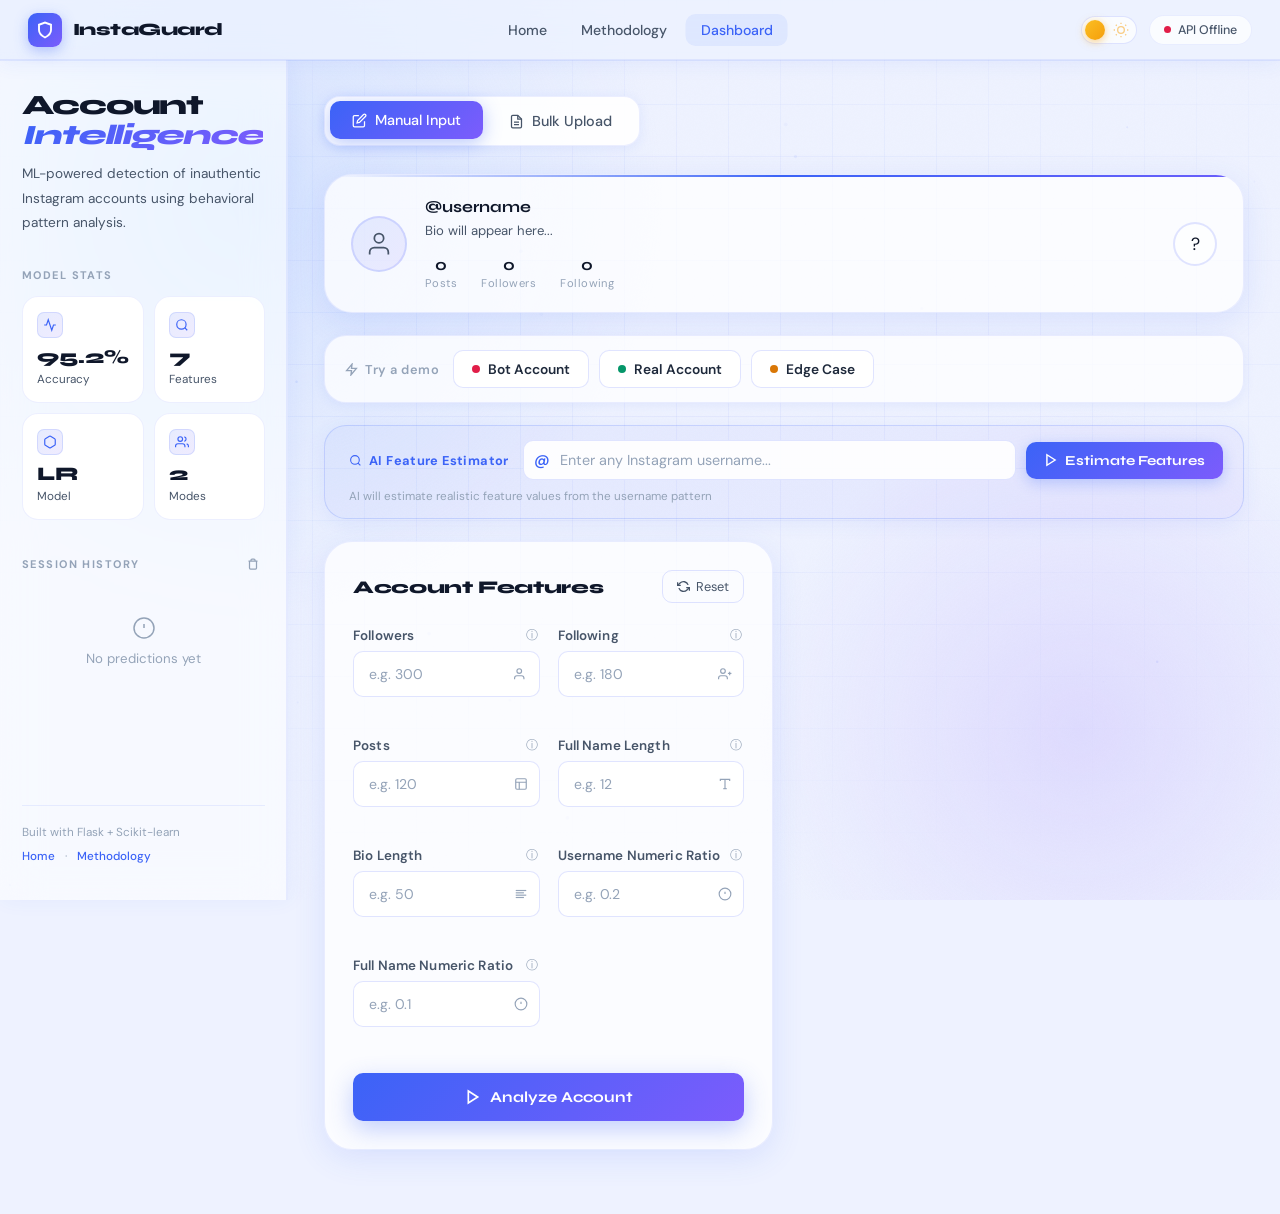
==== commit a34d41d4: "Made Landing page, Methodology page and upgraded the dashboard by adding animations and features. Ma" ====
--- a/frontend/index.html
+++ b/frontend/index.html
@@ -3,7 +3,7 @@
 <head>
   <meta charset="UTF-8" />
   <meta name="viewport" content="width=device-width, initial-scale=1.0" />
-  <title>InstaGuard — Fake Account Detector</title>
+  <title>InstaGuard — Dashboard</title>
   <link rel="preconnect" href="https://fonts.googleapis.com">
   <link rel="preconnect" href="https://fonts.gstatic.com" crossorigin>
   <link href="https://fonts.googleapis.com/css2?family=Syne:wght@400;600;700;800&family=DM+Sans:ital,opsz,wght@0,9..40,300;0,9..40,400;0,9..40,500;1,9..40,300&display=swap" rel="stylesheet">
@@ -21,10 +21,17 @@
   <!-- Top nav bar -->
   <nav class="topnav">
     <div class="topnav-brand">
-      <div class="brand-icon">
-        <svg width="18" height="18" viewBox="0 0 24 24" fill="none" stroke="currentColor" stroke-width="2.5"><path d="M12 22s8-4 8-10V5l-8-3-8 3v7c0 6 8 10 8 10z"/></svg>
-      </div>
-      <span>InstaGuard</span>
+      <a href="landing.html" style="display:flex;align-items:center;gap:11px;text-decoration:none;color:inherit">
+        <div class="brand-icon">
+          <svg width="18" height="18" viewBox="0 0 24 24" fill="none" stroke="currentColor" stroke-width="2.5"><path d="M12 22s8-4 8-10V5l-8-3-8 3v7c0 6 8 10 8 10z"/></svg>
+        </div>
+        InstaGuard
+      </a>
+    </div>
+    <div class="topnav-center-links">
+      <a href="landing.html" class="topnav-link">Home</a>
+      <a href="methodology.html" class="topnav-link">Methodology</a>
+      <a href="index.html" class="topnav-link active">Dashboard</a>
     </div>
     <div class="topnav-links">
       <button class="theme-toggle" id="themeToggle" title="Toggle theme">
@@ -52,30 +59,22 @@
           <div class="block-label">Model Stats</div>
           <div class="model-stats-grid">
             <div class="mstat">
-              <div class="mstat-icon">
-                <svg width="14" height="14" viewBox="0 0 24 24" fill="none" stroke="currentColor" stroke-width="2"><polyline points="22 12 18 12 15 21 9 3 6 12 2 12"/></svg>
-              </div>
+              <div class="mstat-icon"><svg width="14" height="14" viewBox="0 0 24 24" fill="none" stroke="currentColor" stroke-width="2"><polyline points="22 12 18 12 15 21 9 3 6 12 2 12"/></svg></div>
               <span class="mstat-val">95.2%</span>
               <span class="mstat-lbl">Accuracy</span>
             </div>
             <div class="mstat">
-              <div class="mstat-icon">
-                <svg width="14" height="14" viewBox="0 0 24 24" fill="none" stroke="currentColor" stroke-width="2"><circle cx="11" cy="11" r="8"/><path d="m21 21-4.35-4.35"/></svg>
-              </div>
+              <div class="mstat-icon"><svg width="14" height="14" viewBox="0 0 24 24" fill="none" stroke="currentColor" stroke-width="2"><circle cx="11" cy="11" r="8"/><path d="m21 21-4.35-4.35"/></svg></div>
               <span class="mstat-val">7</span>
               <span class="mstat-lbl">Features</span>
             </div>
             <div class="mstat">
-              <div class="mstat-icon">
-                <svg width="14" height="14" viewBox="0 0 24 24" fill="none" stroke="currentColor" stroke-width="2"><path d="M21 16V8a2 2 0 0 0-1-1.73l-7-4a2 2 0 0 0-2 0l-7 4A2 2 0 0 0 3 8v8a2 2 0 0 0 1 1.73l7 4a2 2 0 0 0 2 0l7-4A2 2 0 0 0 21 16z"/></svg>
-              </div>
+              <div class="mstat-icon"><svg width="14" height="14" viewBox="0 0 24 24" fill="none" stroke="currentColor" stroke-width="2"><path d="M21 16V8a2 2 0 0 0-1-1.73l-7-4a2 2 0 0 0-2 0l-7 4A2 2 0 0 0 3 8v8a2 2 0 0 0 1 1.73l7 4a2 2 0 0 0 2 0l7-4A2 2 0 0 0 21 16z"/></svg></div>
               <span class="mstat-val">LR</span>
               <span class="mstat-lbl">Model</span>
             </div>
             <div class="mstat">
-              <div class="mstat-icon">
-                <svg width="14" height="14" viewBox="0 0 24 24" fill="none" stroke="currentColor" stroke-width="2"><path d="M17 21v-2a4 4 0 0 0-4-4H5a4 4 0 0 0-4 4v2"/><circle cx="9" cy="7" r="4"/><path d="M23 21v-2a4 4 0 0 0-3-3.87"/><path d="M16 3.13a4 4 0 0 1 0 7.75"/></svg>
-              </div>
+              <div class="mstat-icon"><svg width="14" height="14" viewBox="0 0 24 24" fill="none" stroke="currentColor" stroke-width="2"><path d="M17 21v-2a4 4 0 0 0-4-4H5a4 4 0 0 0-4 4v2"/><circle cx="9" cy="7" r="4"/><path d="M23 21v-2a4 4 0 0 0-3-3.87"/><path d="M16 3.13a4 4 0 0 1 0 7.75"/></svg></div>
               <span class="mstat-val">2</span>
               <span class="mstat-lbl">Modes</span>
             </div>
@@ -100,6 +99,11 @@
 
         <div class="sidebar-footer">
           <div class="sidebar-footer-text">Built with Flask + Scikit-learn</div>
+          <div class="sidebar-footer-links">
+            <a href="landing.html" class="sf-link">Home</a>
+            <span>·</span>
+            <a href="methodology.html" class="sf-link">Methodology</a>
+          </div>
         </div>
       </div>
     </aside>
@@ -114,7 +118,7 @@
           Manual Input
         </button>
         <button class="tab-btn" id="bulkTab" data-mode="bulk">
-          <svg width="15" height="15" viewBox="0 0 24 24" fill="none" stroke="currentColor" stroke-width="2"><path d="M14 2H6a2 2 0 0 0-2 2v16a2 2 0 0 0 2 2h12a2 2 0 0 0 2-2V8z"/><polyline points="14 2 14 8 20 8"/><line x1="16" y1="13" x2="8" y2="13"/><line x1="16" y1="17" x2="8" y2="17"/><polyline points="10 9 9 9 8 9"/></svg>
+          <svg width="15" height="15" viewBox="0 0 24 24" fill="none" stroke="currentColor" stroke-width="2"><path d="M14 2H6a2 2 0 0 0-2 2v16a2 2 0 0 0 2 2h12a2 2 0 0 0 2-2V8z"/><polyline points="14 2 14 8 20 8"/><line x1="16" y1="13" x2="8" y2="13"/><line x1="16" y1="17" x2="8" y2="17"/></svg>
           Bulk Upload
         </button>
       </div>
@@ -131,23 +135,51 @@
             <div class="profile-preview-name" id="previewName">@username</div>
             <div class="profile-preview-bio" id="previewBio">Bio will appear here...</div>
             <div class="profile-preview-stats">
-              <div class="ps">
-                <span id="previewPosts">0</span>
-                <small>Posts</small>
-              </div>
-              <div class="ps">
-                <span id="previewFollowers">0</span>
-                <small>Followers</small>
-              </div>
-              <div class="ps">
-                <span id="previewFollowing">0</span>
-                <small>Following</small>
-              </div>
-            </div>
-          </div>
-          <div class="profile-preview-badge" id="previewBadge">
-            <span>?</span>
-          </div>
+              <div class="ps"><span id="previewPosts">0</span><small>Posts</small></div>
+              <div class="ps"><span id="previewFollowers">0</span><small>Followers</small></div>
+              <div class="ps"><span id="previewFollowing">0</span><small>Following</small></div>
+            </div>
+          </div>
+          <div class="profile-preview-badge" id="previewBadge"><span>?</span></div>
+        </div>
+
+        <!-- ── Demo Presets ── -->
+        <div class="demo-presets-bar" id="demoPresetsBar">
+          <div class="demo-presets-label">
+            <svg width="13" height="13" viewBox="0 0 24 24" fill="none" stroke="currentColor" stroke-width="2.5"><polygon points="13 2 3 14 12 14 11 22 21 10 12 10 13 2"/></svg>
+            Try a demo
+          </div>
+          <div class="demo-preset-btns">
+            <button class="demo-btn bot" onclick="loadPreset('bot')">
+              <span class="demo-btn-dot"></span>
+              Bot Account
+            </button>
+            <button class="demo-btn real" onclick="loadPreset('real')">
+              <span class="demo-btn-dot"></span>
+              Real Account
+            </button>
+            <button class="demo-btn edge" onclick="loadPreset('edge')">
+              <span class="demo-btn-dot"></span>
+              Edge Case
+            </button>
+          </div>
+        </div>
+
+        <!-- Username fetch bar -->
+        <div class="username-fetch-bar" id="usernameFetchBar">
+          <div class="ufb-label">
+            <svg width="13" height="13" viewBox="0 0 24 24" fill="none" stroke="currentColor" stroke-width="2"><circle cx="11" cy="11" r="8"/><path d="m21 21-4.35-4.35"/></svg>
+            AI Feature Estimator
+          </div>
+          <div class="ufb-input-wrap">
+            <span class="ufb-at">@</span>
+            <input type="text" id="usernameInput" placeholder="Enter any Instagram username..." class="ufb-input" maxlength="50" />
+          </div>
+          <button class="ufb-btn" id="fetchUsernameBtn" onclick="fetchUsername()">
+            <svg width="14" height="14" viewBox="0 0 24 24" fill="none" stroke="currentColor" stroke-width="2.5"><path d="M5 3l14 9-14 9V3z"/></svg>
+            Estimate Features
+          </button>
+          <div class="ufb-hint">AI will estimate realistic feature values from the username pattern</div>
         </div>
 
         <!-- Input form -->
@@ -161,20 +193,14 @@
           </div>
 
           <div class="form-grid">
-
             <div class="field-group">
               <div class="field-label-row">
                 <label for="followers">Followers</label>
-                <div class="tooltip-wrap">
-                  <span class="tooltip-trigger">ⓘ</span>
-                  <div class="tooltip-box">Number of people following this account. Fake accounts often have very few or suspiciously round numbers.</div>
-                </div>
+                <div class="tooltip-wrap"><span class="tooltip-trigger">ⓘ</span><div class="tooltip-box">Number of people following this account. Fake accounts often have very few or suspiciously round numbers.</div></div>
               </div>
               <div class="field-input-wrap" id="wrap_followers">
                 <input type="number" id="followers" placeholder="e.g. 300" min="0" oninput="validateField(this); updatePreview()" />
-                <span class="field-icon">
-                  <svg width="14" height="14" viewBox="0 0 24 24" fill="none" stroke="currentColor" stroke-width="2"><path d="M17 21v-2a4 4 0 0 0-4-4H5a4 4 0 0 0-4 4v2"/><circle cx="9" cy="7" r="4"/></svg>
-                </span>
+                <span class="field-icon"><svg width="14" height="14" viewBox="0 0 24 24" fill="none" stroke="currentColor" stroke-width="2"><path d="M17 21v-2a4 4 0 0 0-4-4H5a4 4 0 0 0-4 4v2"/><circle cx="9" cy="7" r="4"/></svg></span>
               </div>
               <span class="field-feedback" id="fb_followers"></span>
             </div>
@@ -182,16 +208,11 @@
             <div class="field-group">
               <div class="field-label-row">
                 <label for="following">Following</label>
-                <div class="tooltip-wrap">
-                  <span class="tooltip-trigger">ⓘ</span>
-                  <div class="tooltip-box">Number of accounts this user follows. A very high following count with few followers is a red flag.</div>
-                </div>
+                <div class="tooltip-wrap"><span class="tooltip-trigger">ⓘ</span><div class="tooltip-box">Number of accounts this user follows. A very high following count with few followers is a red flag.</div></div>
               </div>
               <div class="field-input-wrap" id="wrap_following">
                 <input type="number" id="following" placeholder="e.g. 180" min="0" oninput="validateField(this); updatePreview()" />
-                <span class="field-icon">
-                  <svg width="14" height="14" viewBox="0 0 24 24" fill="none" stroke="currentColor" stroke-width="2"><path d="M16 21v-2a4 4 0 0 0-4-4H5a4 4 0 0 0-4 4v2"/><circle cx="8.5" cy="7" r="4"/><line x1="20" y1="8" x2="20" y2="14"/><line x1="23" y1="11" x2="17" y2="11"/></svg>
-                </span>
+                <span class="field-icon"><svg width="14" height="14" viewBox="0 0 24 24" fill="none" stroke="currentColor" stroke-width="2"><path d="M16 21v-2a4 4 0 0 0-4-4H5a4 4 0 0 0-4 4v2"/><circle cx="8.5" cy="7" r="4"/><line x1="20" y1="8" x2="20" y2="14"/><line x1="23" y1="11" x2="17" y2="11"/></svg></span>
               </div>
               <span class="field-feedback" id="fb_following"></span>
             </div>
@@ -199,16 +220,11 @@
             <div class="field-group">
               <div class="field-label-row">
                 <label for="posts">Posts</label>
-                <div class="tooltip-wrap">
-                  <span class="tooltip-trigger">ⓘ</span>
-                  <div class="tooltip-box">Total number of posts. Fake accounts typically have 0 or very few posts, or thousands of spammy ones.</div>
-                </div>
+                <div class="tooltip-wrap"><span class="tooltip-trigger">ⓘ</span><div class="tooltip-box">Total number of posts. Fake accounts typically have 0 or very few posts, or thousands of spammy ones.</div></div>
               </div>
               <div class="field-input-wrap" id="wrap_posts">
                 <input type="number" id="posts" placeholder="e.g. 120" min="0" oninput="validateField(this); updatePreview()" />
-                <span class="field-icon">
-                  <svg width="14" height="14" viewBox="0 0 24 24" fill="none" stroke="currentColor" stroke-width="2"><rect x="3" y="3" width="18" height="18" rx="2"/><path d="M3 9h18M9 21V9"/></svg>
-                </span>
+                <span class="field-icon"><svg width="14" height="14" viewBox="0 0 24 24" fill="none" stroke="currentColor" stroke-width="2"><rect x="3" y="3" width="18" height="18" rx="2"/><path d="M3 9h18M9 21V9"/></svg></span>
               </div>
               <span class="field-feedback" id="fb_posts"></span>
             </div>
@@ -216,16 +232,11 @@
             <div class="field-group">
               <div class="field-label-row">
                 <label for="len_fullname">Full Name Length</label>
-                <div class="tooltip-wrap">
-                  <span class="tooltip-trigger">ⓘ</span>
-                  <div class="tooltip-box">Character count of the display name. Very short or no name can indicate a fake account.</div>
-                </div>
+                <div class="tooltip-wrap"><span class="tooltip-trigger">ⓘ</span><div class="tooltip-box">Character count of the display name. Very short or no name can indicate a fake account.</div></div>
               </div>
               <div class="field-input-wrap" id="wrap_len_fullname">
                 <input type="number" id="len_fullname" placeholder="e.g. 12" min="0" oninput="validateField(this)" />
-                <span class="field-icon">
-                  <svg width="14" height="14" viewBox="0 0 24 24" fill="none" stroke="currentColor" stroke-width="2"><path d="M4 7V4h16v3"/><path d="M9 20h6"/><path d="M12 4v16"/></svg>
-                </span>
+                <span class="field-icon"><svg width="14" height="14" viewBox="0 0 24 24" fill="none" stroke="currentColor" stroke-width="2"><path d="M4 7V4h16v3"/><path d="M9 20h6"/><path d="M12 4v16"/></svg></span>
               </div>
               <span class="field-feedback" id="fb_len_fullname"></span>
             </div>
@@ -233,16 +244,11 @@
             <div class="field-group">
               <div class="field-label-row">
                 <label for="len_desc">Bio Length</label>
-                <div class="tooltip-wrap">
-                  <span class="tooltip-trigger">ⓘ</span>
-                  <div class="tooltip-box">Character count of the profile bio. Real accounts often have meaningful bios; fake ones usually don't.</div>
-                </div>
+                <div class="tooltip-wrap"><span class="tooltip-trigger">ⓘ</span><div class="tooltip-box">Character count of the profile bio. Real accounts often have meaningful bios; fake ones usually don't.</div></div>
               </div>
               <div class="field-input-wrap" id="wrap_len_desc">
                 <input type="number" id="len_desc" placeholder="e.g. 50" min="0" oninput="validateField(this); updatePreview()" />
-                <span class="field-icon">
-                  <svg width="14" height="14" viewBox="0 0 24 24" fill="none" stroke="currentColor" stroke-width="2"><line x1="17" y1="10" x2="3" y2="10"/><line x1="21" y1="6" x2="3" y2="6"/><line x1="21" y1="14" x2="3" y2="14"/><line x1="17" y1="18" x2="3" y2="18"/></svg>
-                </span>
+                <span class="field-icon"><svg width="14" height="14" viewBox="0 0 24 24" fill="none" stroke="currentColor" stroke-width="2"><line x1="17" y1="10" x2="3" y2="10"/><line x1="21" y1="6" x2="3" y2="6"/><line x1="21" y1="14" x2="3" y2="14"/><line x1="17" y1="18" x2="3" y2="18"/></svg></span>
               </div>
               <span class="field-feedback" id="fb_len_desc"></span>
             </div>
@@ -250,16 +256,11 @@
             <div class="field-group">
               <div class="field-label-row">
                 <label for="ratio_numlen_username">Username Numeric Ratio</label>
-                <div class="tooltip-wrap">
-                  <span class="tooltip-trigger">ⓘ</span>
-                  <div class="tooltip-box">Proportion of digits in the username (0–1). e.g. "user1234" = 0.5. Bots often have highly numeric usernames like "user39471856".</div>
-                </div>
+                <div class="tooltip-wrap"><span class="tooltip-trigger">ⓘ</span><div class="tooltip-box">Proportion of digits in the username (0–1). e.g. "user1234" = 0.5. Bots often have highly numeric usernames like "user39471856".</div></div>
               </div>
               <div class="field-input-wrap" id="wrap_ratio_numlen_username">
                 <input type="number" id="ratio_numlen_username" placeholder="e.g. 0.2" min="0" max="1" step="0.01" oninput="validateRatio(this)" />
-                <span class="field-icon">
-                  <svg width="14" height="14" viewBox="0 0 24 24" fill="none" stroke="currentColor" stroke-width="2"><circle cx="12" cy="12" r="10"/><path d="M12 8v4M12 16h.01"/></svg>
-                </span>
+                <span class="field-icon"><svg width="14" height="14" viewBox="0 0 24 24" fill="none" stroke="currentColor" stroke-width="2"><circle cx="12" cy="12" r="10"/><path d="M12 8v4M12 16h.01"/></svg></span>
               </div>
               <span class="field-feedback" id="fb_ratio_numlen_username"></span>
             </div>
@@ -267,21 +268,15 @@
             <div class="field-group">
               <div class="field-label-row">
                 <label for="ratio_numlen_fullname">Full Name Numeric Ratio</label>
-                <div class="tooltip-wrap">
-                  <span class="tooltip-trigger">ⓘ</span>
-                  <div class="tooltip-box">Proportion of digits in the full display name (0–1). Names like "John99887" score high and are suspicious.</div>
-                </div>
+                <div class="tooltip-wrap"><span class="tooltip-trigger">ⓘ</span><div class="tooltip-box">Proportion of digits in the full display name (0–1). Names like "John99887" score high and are suspicious.</div></div>
               </div>
               <div class="field-input-wrap" id="wrap_ratio_numlen_fullname">
                 <input type="number" id="ratio_numlen_fullname" placeholder="e.g. 0.1" min="0" max="1" step="0.01" oninput="validateRatio(this)" />
-                <span class="field-icon">
-                  <svg width="14" height="14" viewBox="0 0 24 24" fill="none" stroke="currentColor" stroke-width="2"><circle cx="12" cy="12" r="10"/><path d="M12 8v4M12 16h.01"/></svg>
-                </span>
+                <span class="field-icon"><svg width="14" height="14" viewBox="0 0 24 24" fill="none" stroke="currentColor" stroke-width="2"><circle cx="12" cy="12" r="10"/><path d="M12 8v4M12 16h.01"/></svg></span>
               </div>
               <span class="field-feedback" id="fb_ratio_numlen_fullname"></span>
             </div>
-
-          </div><!-- /form-grid -->
+          </div>
 
           <button class="predict-btn" id="predictManualBtn" onclick="predictManual()">
             <span class="predict-btn-inner">
@@ -291,9 +286,8 @@
           </button>
         </div>
 
-        <!-- Result area for manual -->
+        <!-- Result area -->
         <div id="manualResultArea">
-          <!-- Skeleton shown while loading -->
           <div class="skeleton-card hidden" id="manualSkeleton">
             <div class="sk-line sk-title"></div>
             <div class="sk-line sk-sub"></div>
@@ -301,7 +295,6 @@
             <div class="sk-line sk-thin"></div>
           </div>
 
-          <!-- Result card -->
           <div class="result-card hidden" id="manualResultCard">
             <div class="result-header">
               <div class="result-icon-wrap" id="resultIconWrap">
@@ -323,14 +316,8 @@
                 </div>
               </div>
               <div class="gauge-legend">
-                <div class="gauge-legend-item">
-                  <span class="gl-dot real"></span> Real
-                  <strong id="probReal">—</strong>
-                </div>
-                <div class="gauge-legend-item">
-                  <span class="gl-dot fake"></span> Fake
-                  <strong id="probFake">—</strong>
-                </div>
+                <div class="gauge-legend-item"><span class="gl-dot real"></span> Real <strong id="probReal">—</strong></div>
+                <div class="gauge-legend-item"><span class="gl-dot fake"></span> Fake <strong id="probFake">—</strong></div>
               </div>
             </div>
 
@@ -339,9 +326,20 @@
               <div class="section-label">Feature Influence</div>
               <div class="feature-bars" id="featureBars"></div>
             </div>
-          </div>
-
-          <!-- Error box -->
+
+            <!-- ── Plain-English Explanation Card ── -->
+            <div class="explanation-card" id="explanationCard">
+              <div class="explanation-header">
+                <div class="explanation-icon">
+                  <svg width="16" height="16" viewBox="0 0 24 24" fill="none" stroke="currentColor" stroke-width="2"><circle cx="12" cy="12" r="10"/><path d="M12 16v-4M12 8h.01"/></svg>
+                </div>
+                <span class="explanation-title">Why this prediction?</span>
+              </div>
+              <p class="explanation-text" id="explanationText"></p>
+              <div class="explanation-flags" id="explanationFlags"></div>
+            </div>
+          </div>
+
           <div class="error-card hidden" id="manualError">
             <svg width="18" height="18" viewBox="0 0 24 24" fill="none" stroke="currentColor" stroke-width="2"><circle cx="12" cy="12" r="10"/><line x1="12" y1="8" x2="12" y2="12"/><line x1="12" y1="16" x2="12.01" y2="16"/></svg>
             <span id="manualErrorText"></span>
@@ -352,7 +350,6 @@
 
       <!-- ===== BULK PANEL ===== -->
       <div class="panel-wrap hidden" id="bulkPanel">
-
         <div class="upload-card">
           <div class="upload-zone" id="uploadZone">
             <input type="file" id="fileInput" accept=".csv,.json" />
@@ -370,7 +367,6 @@
               <button class="remove-file-btn" id="removeFileBtn">✕</button>
             </div>
           </div>
-
           <button class="predict-btn" id="predictBulkBtn" onclick="predictFile()">
             <span class="predict-btn-inner">
               <svg width="16" height="16" viewBox="0 0 24 24" fill="none" stroke="currentColor" stroke-width="2.5"><path d="M21 15v4a2 2 0 0 1-2 2H5a2 2 0 0 1-2-2v-4"/><polyline points="17 8 12 3 7 8"/><line x1="12" y1="3" x2="12" y2="15"/></svg>
@@ -379,60 +375,34 @@
           </button>
         </div>
 
-        <!-- Skeleton for bulk -->
         <div class="skeleton-card hidden" id="bulkSkeleton">
           <div class="sk-line sk-title"></div>
-          <div class="sk-grid">
-            <div class="sk-stat-box"></div>
-            <div class="sk-stat-box"></div>
-            <div class="sk-stat-box"></div>
-          </div>
+          <div class="sk-grid"><div class="sk-stat-box"></div><div class="sk-stat-box"></div><div class="sk-stat-box"></div></div>
           <div class="sk-line sk-sub"></div>
           <div class="sk-line sk-sub" style="width:70%"></div>
-          <div class="sk-line sk-sub" style="width:50%"></div>
-        </div>
-
-        <!-- Bulk results -->
+        </div>
+
         <div class="bulk-result-wrap hidden" id="bulkResults">
-
           <div class="bulk-summary-strip">
-            <div class="bss-item total">
-              <span class="bss-val" id="bssTotal">0</span>
-              <span class="bss-lbl">Total</span>
-            </div>
+            <div class="bss-item total"><span class="bss-val" id="bssTotal">0</span><span class="bss-lbl">Total</span></div>
             <div class="bss-divider"></div>
-            <div class="bss-item real">
-              <span class="bss-val" id="bssReal">0</span>
-              <span class="bss-lbl">Real</span>
-            </div>
+            <div class="bss-item real"><span class="bss-val" id="bssReal">0</span><span class="bss-lbl">Real</span></div>
             <div class="bss-divider"></div>
-            <div class="bss-item fake">
-              <span class="bss-val" id="bssFake">0</span>
-              <span class="bss-lbl">Fake</span>
-            </div>
+            <div class="bss-item fake"><span class="bss-val" id="bssFake">0</span><span class="bss-lbl">Fake</span></div>
             <div class="bss-divider"></div>
-            <div class="bss-item conf">
-              <span class="bss-val" id="bssConf">—</span>
-              <span class="bss-lbl">Avg Confidence</span>
-            </div>
+            <div class="bss-item conf"><span class="bss-val" id="bssConf">—</span><span class="bss-lbl">Avg Confidence</span></div>
             <button class="export-btn" id="exportBtn" onclick="exportResults()">
               <svg width="14" height="14" viewBox="0 0 24 24" fill="none" stroke="currentColor" stroke-width="2.5"><path d="M21 15v4a2 2 0 0 1-2 2H5a2 2 0 0 1-2-2v-4"/><polyline points="7 10 12 15 17 10"/><line x1="12" y1="15" x2="12" y2="3"/></svg>
               Export CSV
             </button>
           </div>
-
-          <!-- Bulk split bar -->
           <div class="split-bar-wrap">
-            <div class="split-bar" id="splitBar">
-              <div class="split-real" id="splitReal"></div>
-              <div class="split-fake" id="splitFake"></div>
-            </div>
+            <div class="split-bar"><div class="split-real" id="splitReal"></div><div class="split-fake" id="splitFake"></div></div>
             <div class="split-legend">
               <span><span class="sl-dot real"></span> Real accounts</span>
               <span><span class="sl-dot fake"></span> Fake accounts</span>
             </div>
           </div>
-
           <div class="table-header-row">
             <h3>Predictions Table</h3>
             <div class="table-filter">
@@ -441,23 +411,12 @@
               <button class="filter-btn" data-filter="fake">Fake</button>
             </div>
           </div>
-
           <div class="table-wrap">
             <table class="predictions-table" id="predictionsTable">
-              <thead>
-                <tr>
-                  <th>#</th>
-                  <th>Verdict</th>
-                  <th>Confidence</th>
-                  <th>Real %</th>
-                  <th>Fake %</th>
-                  <th>Level</th>
-                </tr>
-              </thead>
+              <thead><tr><th>#</th><th>Verdict</th><th>Confidence</th><th>Real %</th><th>Fake %</th><th>Level</th></tr></thead>
               <tbody id="predictionsBody"></tbody>
             </table>
           </div>
-
           <div class="pagination" id="pagination"></div>
         </div>
 
@@ -465,8 +424,7 @@
           <svg width="18" height="18" viewBox="0 0 24 24" fill="none" stroke="currentColor" stroke-width="2"><circle cx="12" cy="12" r="10"/><line x1="12" y1="8" x2="12" y2="12"/><line x1="12" y1="16" x2="12.01" y2="16"/></svg>
           <span id="bulkErrorText"></span>
         </div>
-
-      </div><!-- /bulkPanel -->
+      </div>
 
     </main>
   </div>
--- a/frontend/style.css
+++ b/frontend/style.css
@@ -1,96 +1,62 @@
 /* ============================================================
-   InstaGuard — style.css  (Visual Overhaul)
-   Aesthetic: Soft dark intelligence · luminous · breathing
-   Fonts: Syne (display) + DM Sans (body)
-   ============================================================ */
-
-/* ── Custom properties ──────────────────────────────────── */
+   InstaGuard Dashboard — style.css
+   Theme: Frosted Light Glassmorphism + Cobalt
+   ============================================================ */
+
 :root {
-  /* Background layers */
-  --bg:        #070b13;
-  --bg2:       #0b1121;
-  --surface:   #0f1624;
-  --surface2:  #151e2e;
-  --surface3:  #1a2438;
-
-  /* Borders */
-  --border:    rgba(255,255,255,0.06);
-  --border2:   rgba(255,255,255,0.11);
-  --border3:   rgba(255,255,255,0.18);
-
-  /* Text */
-  --text:      #dde8f8;
-  --text2:     #a8bbd4;
-  --muted:     rgba(168,187,212,0.55);
-  --muted2:    rgba(168,187,212,0.3);
-
-  /* Accent palette */
-  --blue:      #4f8ef7;
-  --indigo:    #7c5cfc;
-  --real:      #10c87a;
-  --fake:      #f43f5e;
-  --warn:      #f59e0b;
-  --real-glow: rgba(16,200,122,0.22);
-  --fake-glow: rgba(244,63,94,0.22);
-  --blue-glow: rgba(79,142,247,0.18);
-
-  /* Gradients */
-  --grad-accent:  linear-gradient(135deg, #4f8ef7 0%, #7c5cfc 100%);
-  --grad-real:    linear-gradient(135deg, #10c87a 0%, #059669 100%);
-  --grad-fake:    linear-gradient(135deg, #f43f5e 0%, #dc2626 100%);
-
-  /* Shape */
-  --r-xs:  6px;
-  --r-sm:  10px;
-  --r:     16px;
-  --r-lg:  22px;
-  --r-xl:  28px;
-
-  /* Shadows */
-  --shadow-sm:  0 2px 12px rgba(0,0,0,0.3);
-  --shadow:     0 8px 32px rgba(0,0,0,0.45);
-  --shadow-lg:  0 20px 60px rgba(0,0,0,0.55);
-  --glow-blue:  0 0 28px rgba(79,142,247,0.18), 0 0 60px rgba(79,142,247,0.08);
-  --glow-real:  0 0 24px rgba(16,200,122,0.2);
-  --glow-fake:  0 0 24px rgba(244,63,94,0.2);
-
-  /* Timing */
-  --ease:        cubic-bezier(0.16, 1, 0.3, 1);
-  --ease-back:   cubic-bezier(0.34, 1.56, 0.64, 1);
-  --ease-in:     cubic-bezier(0.4, 0, 1, 1);
-  --t:           0.28s;
-  --t-fast:      0.16s;
-  --t-slow:      0.5s;
-
-  /* Layout */
-  --nav-h:      60px;
-  --sidebar-w:  288px;
-}
-
-/* ── Light theme ─────────────────────────────────────────── */
-[data-theme="light"] {
-  --bg:       #f0f5ff;
-  --bg2:      #e8eefa;
-  --surface:  #ffffff;
-  --surface2: #f4f7ff;
-  --surface3: #edf1fb;
-  --border:   rgba(79,142,247,0.1);
-  --border2:  rgba(79,142,247,0.18);
-  --border3:  rgba(79,142,247,0.28);
-  --text:     #111827;
-  --text2:    #374151;
-  --muted:    rgba(55,65,81,0.55);
-  --muted2:   rgba(55,65,81,0.32);
-  --shadow:     0 8px 32px rgba(79,142,247,0.1);
-  --shadow-lg:  0 20px 60px rgba(79,142,247,0.15);
-  --glow-blue:  0 0 28px rgba(79,142,247,0.12);
-}
-
-/* ── Reset ───────────────────────────────────────────────── */
+  --bg:         #eef2ff;
+  --bg2:        #e8edfc;
+  --surface:    rgba(255,255,255,0.75);
+  --surface2:   rgba(255,255,255,0.55);
+  --surface3:   rgba(255,255,255,0.40);
+  --surfaceS:   rgba(255,255,255,0.92);
+  --border:     rgba(99,121,255,0.12);
+  --border2:    rgba(99,121,255,0.2);
+  --border3:    rgba(99,121,255,0.32);
+  --text:       #0f172a;
+  --text2:      #1e293b;
+  --muted:      #475569;
+  --muted2:     #94a3b8;
+  --cobalt:     #3b63f7;
+  --cobalt2:    #7c5cfc;
+  --real:       #059669;
+  --fake:       #e11d48;
+  --warn:       #d97706;
+  --real-glow:  rgba(5,150,105,0.2);
+  --fake-glow:  rgba(225,29,72,0.2);
+  --blue-glow:  rgba(59,99,247,0.18);
+  --grad-accent: linear-gradient(135deg, #3b63f7, #7c5cfc);
+  --r-xs: 6px; --r-sm: 10px; --r: 16px; --r-lg: 22px; --r-xl: 28px;
+  --shadow-sm:  0 2px 12px rgba(59,99,247,0.08);
+  --shadow:     0 8px 32px rgba(59,99,247,0.12);
+  --shadow-lg:  0 20px 60px rgba(59,99,247,0.18);
+  --ease:       cubic-bezier(0.16,1,0.3,1);
+  --ease-back:  cubic-bezier(0.34,1.56,0.64,1);
+  --t: 0.28s; --t-fast: 0.16s; --t-slow: 0.5s;
+  --nav-h:  60px;
+  --sidebar-w: 288px;
+}
+
+[data-theme="dark"] {
+  --bg:       #070b13;
+  --bg2:      #0b1121;
+  --surface:  rgba(15,22,36,0.85);
+  --surface2: rgba(21,30,46,0.8);
+  --surface3: rgba(26,36,56,0.75);
+  --surfaceS: rgba(15,22,36,0.96);
+  --border:   rgba(255,255,255,0.06);
+  --border2:  rgba(255,255,255,0.11);
+  --border3:  rgba(255,255,255,0.18);
+  --text:     #dde8f8;
+  --text2:    #a8bbd4;
+  --muted:    rgba(168,187,212,0.65);
+  --muted2:   rgba(168,187,212,0.38);
+  --shadow:   0 8px 32px rgba(0,0,0,0.45);
+  --shadow-lg:0 20px 60px rgba(0,0,0,0.55);
+}
+
 *, *::before, *::after { box-sizing: border-box; margin: 0; padding: 0; }
-
-html { scroll-behavior: smooth; font-size: 15px; }
-
+html { font-size: 16px; scroll-behavior: smooth; }
 body {
   font-family: 'DM Sans', sans-serif;
   background: var(--bg);
@@ -101,917 +67,428 @@
   transition: background var(--t-slow) var(--ease), color var(--t-slow) var(--ease);
 }
 
-/* ── Scrollbar ───────────────────────────────────────────── */
 ::-webkit-scrollbar { width: 5px; height: 5px; }
 ::-webkit-scrollbar-track { background: transparent; }
 ::-webkit-scrollbar-thumb { background: var(--border3); border-radius: 99px; }
-::-webkit-scrollbar-thumb:hover { background: var(--muted); }
 
 /* ============================================================
    AMBIENT BACKGROUND
    ============================================================ */
 .ambient-bg {
-  position: fixed;
-  inset: 0;
-  z-index: 0;
-  pointer-events: none;
-  overflow: hidden;
-}
-
+  position: fixed; inset: 0; z-index: 0;
+  pointer-events: none; overflow: hidden;
+}
 .ambient-bg::before {
   content: '';
-  position: absolute;
-  width: 900px; height: 900px;
-  top: -250px; left: -200px;
-  border-radius: 50%;
-  background: radial-gradient(circle, rgba(79,142,247,0.07) 0%, transparent 65%);
+  position: absolute; width: 900px; height: 900px;
+  top: -250px; left: -200px; border-radius: 50%;
+  background: radial-gradient(circle, rgba(186,210,255,0.5) 0%, transparent 65%);
   animation: orbDrift1 20s ease-in-out infinite alternate;
 }
-
 .ambient-bg::after {
   content: '';
-  position: absolute;
-  width: 700px; height: 700px;
-  bottom: -180px; right: -150px;
-  border-radius: 50%;
-  background: radial-gradient(circle, rgba(124,92,252,0.07) 0%, transparent 65%);
+  position: absolute; width: 700px; height: 700px;
+  bottom: -180px; right: -150px; border-radius: 50%;
+  background: radial-gradient(circle, rgba(196,181,253,0.38) 0%, transparent 65%);
   animation: orbDrift2 24s ease-in-out infinite alternate;
 }
-
-@keyframes orbDrift1 {
-  from { transform: translate(0px, 0px) scale(1); }
-  to   { transform: translate(60px, 40px) scale(1.08); }
-}
-@keyframes orbDrift2 {
-  from { transform: translate(0px, 0px) scale(1); }
-  to   { transform: translate(-50px, -30px) scale(1.05); }
-}
+[data-theme="dark"] .ambient-bg::before { background: radial-gradient(circle, rgba(79,142,247,0.07) 0%, transparent 65%); }
+[data-theme="dark"] .ambient-bg::after  { background: radial-gradient(circle, rgba(124,92,252,0.07) 0%, transparent 65%); }
+
+@keyframes orbDrift1 { from { transform: translate(0,0) scale(1); } to { transform: translate(60px,40px) scale(1.08); } }
+@keyframes orbDrift2 { from { transform: translate(0,0) scale(1); } to { transform: translate(-50px,-30px) scale(1.05); } }
 
 .grid-overlay {
-  position: absolute;
-  inset: 0;
+  position: absolute; inset: 0;
+  background-image:
+    linear-gradient(rgba(59,99,247,0.055) 1px, transparent 1px),
+    linear-gradient(90deg, rgba(59,99,247,0.055) 1px, transparent 1px);
+  background-size: 52px 52px;
+  -webkit-mask-image: radial-gradient(ellipse 80% 60% at 50% 40%, black 30%, transparent 100%);
+  mask-image: radial-gradient(ellipse 80% 60% at 50% 40%, black 30%, transparent 100%);
+}
+[data-theme="dark"] .grid-overlay {
   background-image:
     linear-gradient(rgba(79,142,247,0.035) 1px, transparent 1px),
     linear-gradient(90deg, rgba(79,142,247,0.035) 1px, transparent 1px);
-  background-size: 52px 52px;
-  -webkit-mask-image: radial-gradient(ellipse 80% 60% at 50% 40%, black 30%, transparent 100%);
-  mask-image: radial-gradient(ellipse 80% 60% at 50% 40%, black 30%, transparent 100%);
-  animation: gridFade 6s ease-in-out infinite alternate;
-}
-@keyframes gridFade {
-  from { opacity: 0.6; }
-  to   { opacity: 1; }
-}
-[data-theme="light"] .grid-overlay {
-  background-image:
-    linear-gradient(rgba(79,142,247,0.065) 1px, transparent 1px),
-    linear-gradient(90deg, rgba(79,142,247,0.065) 1px, transparent 1px);
-}
-
-.noise-overlay {
-  position: absolute;
-  inset: 0;
-  opacity: 0.018;
-  background-image: url("data:image/svg+xml,%3Csvg viewBox='0 0 256 256' xmlns='http://www.w3.org/2000/svg'%3E%3Cfilter id='n'%3E%3CfeTurbulence type='fractalNoise' baseFrequency='0.85' numOctaves='4' stitchTiles='stitch'/%3E%3C/filter%3E%3Crect width='100%25' height='100%25' filter='url(%23n)'/%3E%3C/svg%3E");
-  background-size: 256px;
-}
-
-#particleCanvas {
-  position: absolute;
-  inset: 0;
-  width: 100%; height: 100%;
-  opacity: 0.7;
-}
+}
+.noise-overlay { position: absolute; inset: 0; opacity: 0.018; background-image: url("data:image/svg+xml,%3Csvg viewBox='0 0 256 256' xmlns='http://www.w3.org/2000/svg'%3E%3Cfilter id='n'%3E%3CfeTurbulence type='fractalNoise' baseFrequency='0.85' numOctaves='4' stitchTiles='stitch'/%3E%3C/filter%3E%3Crect width='100%25' height='100%25' filter='url(%23n)'/%3E%3C/svg%3E"); background-size: 256px; }
+#particleCanvas { position: absolute; inset: 0; width: 100%; height: 100%; opacity: 0.5; }
 
 /* ============================================================
    TOP NAV
    ============================================================ */
 .topnav {
-  position: fixed;
-  top: 0; left: 0; right: 0;
-  z-index: 200;
+  position: fixed; top: 0; left: 0; right: 0; z-index: 200;
   height: var(--nav-h);
-  display: flex;
-  align-items: center;
-  justify-content: space-between;
+  display: flex; align-items: center; justify-content: space-between;
   padding: 0 28px;
-  background: rgba(7,11,19,0.72);
-  backdrop-filter: blur(24px) saturate(160%);
-  -webkit-backdrop-filter: blur(24px) saturate(160%);
+  background: rgba(238,242,255,0.78);
+  backdrop-filter: blur(24px) saturate(180%);
+  -webkit-backdrop-filter: blur(24px) saturate(180%);
   border-bottom: 1px solid var(--border);
-  box-shadow: 0 1px 0 rgba(79,142,247,0.08), 0 4px 20px rgba(0,0,0,0.25);
+  box-shadow: 0 1px 0 rgba(59,99,247,0.1), 0 4px 20px rgba(59,99,247,0.07);
   animation: navSlideDown 0.7s var(--ease) both;
 }
-@keyframes navSlideDown {
-  from { transform: translateY(-100%); opacity: 0; }
-  to   { transform: translateY(0); opacity: 1; }
-}
-[data-theme="light"] .topnav {
-  background: rgba(240,245,255,0.82);
-  box-shadow: 0 1px 0 rgba(79,142,247,0.12), 0 4px 20px rgba(79,142,247,0.07);
-}
+[data-theme="dark"] .topnav { background: rgba(7,11,19,0.72); box-shadow: 0 1px 0 rgba(79,142,247,0.08), 0 4px 20px rgba(0,0,0,0.25); }
+@keyframes navSlideDown { from { transform: translateY(-100%); opacity: 0; } to { transform: translateY(0); opacity: 1; } }
 
 .topnav-brand {
-  display: flex;
-  align-items: center;
-  gap: 11px;
-  font-family: 'Syne', sans-serif;
-  font-size: 1.08rem;
-  font-weight: 800;
-  letter-spacing: -0.03em;
-  color: var(--text);
+  font-family: 'Syne', sans-serif; font-size: 1.08rem; font-weight: 800;
+  letter-spacing: -0.03em; color: var(--text);
   animation: fadeInLeft 0.8s var(--ease) 0.1s both;
 }
-
 .brand-icon {
-  width: 34px; height: 34px;
-  border-radius: 9px;
+  width: 34px; height: 34px; border-radius: 9px;
   background: var(--grad-accent);
   display: flex; align-items: center; justify-content: center;
-  color: white;
-  box-shadow: 0 4px 14px rgba(79,142,247,0.4);
-  transition: transform var(--t) var(--ease-back), box-shadow var(--t);
-}
-.brand-icon:hover {
-  transform: scale(1.1) rotate(-5deg);
-  box-shadow: 0 6px 22px rgba(79,142,247,0.55);
-}
-
-.topnav-links {
-  display: flex;
-  align-items: center;
-  gap: 12px;
-  animation: fadeInRight 0.8s var(--ease) 0.1s both;
-}
-
-/* ── Theme toggle — pill switch ──────────────────────────── */
+  color: white; box-shadow: 0 4px 14px rgba(59,99,247,0.35);
+  transition: transform var(--t) var(--ease-back), box-shadow var(--t); flex-shrink: 0;
+}
+.brand-icon:hover { transform: scale(1.1) rotate(-5deg); box-shadow: 0 6px 22px rgba(59,99,247,0.5); }
+
+.topnav-center-links {
+  display: flex; align-items: center; gap: 4px;
+  position: absolute; left: 50%; transform: translateX(-50%);
+}
+.topnav-link {
+  padding: 7px 15px; border-radius: var(--r-sm);
+  font-size: 0.88rem; font-weight: 500; color: var(--muted);
+  text-decoration: none;
+  transition: color var(--t), background var(--t);
+}
+.topnav-link:hover { color: var(--text); background: rgba(59,99,247,0.07); }
+.topnav-link.active { color: var(--cobalt); background: rgba(59,99,247,0.08); }
+
+.topnav-links { display: flex; align-items: center; gap: 12px; animation: fadeInRight 0.8s var(--ease) 0.1s both; }
+
+/* Theme toggle */
 .theme-toggle {
-  position: relative;
-  width: 56px; height: 28px;
-  background: var(--surface3);
-  border: 1px solid var(--border2);
-  border-radius: 99px;
-  cursor: pointer;
-  transition: background var(--t-slow) var(--ease), border-color var(--t), box-shadow var(--t);
+  position: relative; width: 56px; height: 28px;
+  background: var(--surface); border: 1px solid var(--border2);
+  border-radius: 99px; cursor: pointer;
+  transition: background var(--t-slow), border-color var(--t), box-shadow var(--t);
   overflow: visible;
 }
-.theme-toggle:hover {
-  border-color: var(--blue);
-  box-shadow: 0 0 0 3px rgba(79,142,247,0.12);
-}
-
-/* Sliding knob */
+.theme-toggle:hover { border-color: var(--cobalt); box-shadow: 0 0 0 3px rgba(59,99,247,0.12); }
 .theme-toggle::before {
-  content: '';
-  position: absolute;
-  top: 3px; left: 3px;
-  width: 20px; height: 20px;
-  border-radius: 50%;
+  content: ''; position: absolute; top: 3px; left: 3px;
+  width: 20px; height: 20px; border-radius: 50%;
   background: linear-gradient(135deg, #fbbf24, #f59e0b);
   box-shadow: 0 2px 8px rgba(245,158,11,0.5);
-  transition: transform var(--t-slow) var(--ease-back), background var(--t-slow), box-shadow var(--t-slow);
-  z-index: 2;
-}
-[data-theme="light"] .theme-toggle::before {
-  transform: translateX(28px);
-  background: linear-gradient(135deg, #7c5cfc, #4f8ef7);
-  box-shadow: 0 2px 8px rgba(124,92,252,0.5);
-}
-
-.theme-toggle .icon-sun,
-.theme-toggle .icon-moon {
-  position: absolute;
-  top: 50%;
-  transform: translateY(-50%);
-  pointer-events: none;
-  z-index: 1;
-  transition: opacity var(--t), transform var(--t) var(--ease);
-}
+  transition: transform var(--t-slow) var(--ease-back), background var(--t-slow); z-index: 2;
+}
+[data-theme="dark"] .theme-toggle::before { transform: translateX(28px); background: linear-gradient(135deg, #7c5cfc, #4f8ef7); box-shadow: 0 2px 8px rgba(124,92,252,0.5); }
+.theme-toggle .icon-sun, .theme-toggle .icon-moon { position: absolute; top: 50%; transform: translateY(-50%); pointer-events: none; z-index: 1; transition: opacity var(--t), transform var(--t) var(--ease); }
 .theme-toggle .icon-sun  { right: 7px; color: rgba(245,158,11,0.5); opacity: 1; }
 .theme-toggle .icon-moon { left: 7px;  color: rgba(124,92,252,0.5); opacity: 0; }
-[data-theme="light"] .theme-toggle .icon-sun  { opacity: 0; transform: translateY(-50%) scale(0.6); }
-[data-theme="light"] .theme-toggle .icon-moon { opacity: 1; transform: translateY(-50%) scale(1); }
-
-/* ── Status pill ─────────────────────────────────────────── */
-.status-pill {
-  display: flex;
-  align-items: center;
-  gap: 7px;
-  padding: 6px 14px;
-  border-radius: 99px;
-  background: var(--surface2);
-  border: 1px solid var(--border);
-  font-size: 0.76rem;
-  font-weight: 500;
-  color: var(--muted);
-  letter-spacing: 0.01em;
-  transition: border-color var(--t), color var(--t);
-}
-.status-dot {
-  width: 7px; height: 7px;
-  border-radius: 50%;
-  background: var(--muted2);
-  transition: background 0.6s, box-shadow 0.6s;
-  flex-shrink: 0;
-}
-.status-dot.online {
-  background: var(--real);
-  box-shadow: 0 0 0 3px var(--real-glow), 0 0 10px var(--real);
-  animation: dotPulse 2.5s ease-in-out infinite;
-}
-.status-dot.offline { background: var(--fake); box-shadow: 0 0 6px var(--fake); }
-@keyframes dotPulse {
-  0%, 100% { box-shadow: 0 0 0 3px var(--real-glow), 0 0 10px var(--real); }
-  50%       { box-shadow: 0 0 0 6px transparent, 0 0 4px var(--real); }
-}
-
-/* ============================================================
-   PAGE LAYOUT
-   ============================================================ */
-.page-wrapper {
-  position: relative;
-  z-index: 1;
-  display: flex;
-  padding-top: var(--nav-h);
-  min-height: 100vh;
-}
+[data-theme="dark"] .theme-toggle .icon-sun  { opacity: 0; transform: translateY(-50%) scale(0.6); }
+[data-theme="dark"] .theme-toggle .icon-moon { opacity: 1; }
+
+.status-pill { display: flex; align-items: center; gap: 7px; padding: 6px 14px; border-radius: 99px; background: var(--surface); border: 1px solid var(--border); font-size: 0.78rem; font-weight: 500; color: var(--muted); }
+.status-dot { width: 7px; height: 7px; border-radius: 50%; background: var(--muted2); transition: background 0.6s, box-shadow 0.6s; }
+.status-dot.online { background: var(--real); box-shadow: 0 0 0 3px var(--real-glow); animation: dotPulse 2.5s ease-in-out infinite; }
+.status-dot.offline { background: var(--fake); }
+@keyframes dotPulse { 0%,100% { box-shadow: 0 0 0 3px var(--real-glow); } 50% { box-shadow: 0 0 0 6px transparent; } }
+
+/* ============================================================
+   LAYOUT
+   ============================================================ */
+.page-wrapper { position: relative; z-index: 1; display: flex; padding-top: var(--nav-h); min-height: 100vh; }
 
 /* ============================================================
    SIDEBAR
    ============================================================ */
 .sidebar {
-  width: var(--sidebar-w);
-  flex-shrink: 0;
-  position: sticky;
-  top: var(--nav-h);
-  height: calc(100vh - var(--nav-h));
-  overflow-y: auto;
-  border-right: 1px solid var(--border);
-  background: var(--surface);
-  box-shadow: inset -1px 0 0 var(--border), 2px 0 24px rgba(0,0,0,0.15);
+  width: var(--sidebar-w); flex-shrink: 0;
+  position: sticky; top: var(--nav-h); height: calc(100vh - var(--nav-h));
+  overflow-y: auto; border-right: 1px solid var(--border);
+  background: rgba(255,255,255,0.6);
+  backdrop-filter: blur(20px) saturate(160%);
+  -webkit-backdrop-filter: blur(20px) saturate(160%);
+  box-shadow: inset -1px 0 0 var(--border), 2px 0 20px rgba(59,99,247,0.06);
   animation: sidebarSlide 0.8s var(--ease) 0.15s both;
 }
-@keyframes sidebarSlide {
-  from { transform: translateX(-28px); opacity: 0; }
-  to   { transform: translateX(0); opacity: 1; }
-}
+[data-theme="dark"] .sidebar { background: rgba(15,22,36,0.8); box-shadow: inset -1px 0 0 var(--border), 2px 0 24px rgba(0,0,0,0.15); }
+@keyframes sidebarSlide { from { transform: translateX(-28px); opacity: 0; } to { transform: translateX(0); opacity: 1; } }
 .sidebar::-webkit-scrollbar { width: 3px; }
 .sidebar::-webkit-scrollbar-thumb { background: var(--border2); }
 
-.sidebar-inner {
-  padding: 30px 22px 36px;
-  display: flex;
-  flex-direction: column;
-  gap: 34px;
-  min-height: 100%;
-}
+.sidebar-inner { padding: 30px 22px 36px; display: flex; flex-direction: column; gap: 32px; min-height: 100%; }
 
 .sidebar-header { animation: fadeUp 0.7s var(--ease) 0.3s both; }
-
-.sidebar-header h1 {
-  font-family: 'Syne', sans-serif;
-  font-size: 1.75rem;
-  font-weight: 800;
-  line-height: 1.08;
-  letter-spacing: -0.04em;
-  color: var(--text);
-}
-.sidebar-header h1 em {
-  font-style: italic;
-  background: var(--grad-accent);
-  -webkit-background-clip: text;
-  -webkit-text-fill-color: transparent;
-  background-clip: text;
-  display: inline-block;
-  position: relative;
-}
-.sidebar-header h1 em::after {
-  content: '';
-  position: absolute;
-  bottom: -2px; left: 0; right: 0;
-  height: 1px;
-  background: var(--grad-accent);
-  opacity: 0.35;
-  border-radius: 99px;
-}
-
-.sidebar-desc {
-  margin-top: 13px;
-  font-size: 0.83rem;
-  color: var(--muted);
-  line-height: 1.8;
-}
-
-/* ── Block label ─────────────────────────────────────────── */
-.block-label {
-  font-size: 0.67rem;
-  font-weight: 700;
-  letter-spacing: 0.13em;
-  text-transform: uppercase;
-  color: var(--muted2);
-  margin-bottom: 14px;
-}
-.block-label-row {
-  display: flex;
-  align-items: center;
-  justify-content: space-between;
-  margin-bottom: 14px;
-}
+.sidebar-header h1 { font-family: 'Syne', sans-serif; font-size: 1.75rem; font-weight: 800; line-height: 1.08; letter-spacing: -0.04em; color: var(--text); }
+.sidebar-header h1 em { font-style: italic; background: var(--grad-accent); -webkit-background-clip: text; -webkit-text-fill-color: transparent; background-clip: text; }
+.sidebar-desc { margin-top: 12px; font-size: 0.85rem; color: var(--muted); line-height: 1.8; }
+
+.block-label { font-size: 0.69rem; font-weight: 700; letter-spacing: 0.13em; text-transform: uppercase; color: var(--muted2); margin-bottom: 14px; }
+.block-label-row { display: flex; align-items: center; justify-content: space-between; margin-bottom: 14px; }
 .block-label-row .block-label { margin-bottom: 0; }
 
-/* ── Model stats ─────────────────────────────────────────── */
 .model-stats-block { animation: fadeUp 0.7s var(--ease) 0.4s both; }
-
-.model-stats-grid {
-  display: grid;
-  grid-template-columns: 1fr 1fr;
-  gap: 10px;
-}
-
+.model-stats-grid { display: grid; grid-template-columns: 1fr 1fr; gap: 10px; }
 .mstat {
-  padding: 15px 14px;
-  border-radius: var(--r);
-  background: var(--surface2);
-  border: 1px solid var(--border);
-  display: flex;
-  flex-direction: column;
-  gap: 5px;
+  padding: 15px 14px; border-radius: var(--r);
+  background: var(--surfaceS); border: 1px solid var(--border);
+  display: flex; flex-direction: column; gap: 5px;
+  backdrop-filter: blur(10px); -webkit-backdrop-filter: blur(10px);
+  transition: transform var(--t) var(--ease-back), border-color var(--t), box-shadow var(--t);
   cursor: default;
-  transition:
-    transform var(--t) var(--ease-back),
-    border-color var(--t),
-    box-shadow var(--t),
-    background var(--t);
-}
-.mstat:hover {
-  transform: translateY(-3px) scale(1.01);
-  border-color: var(--border3);
-  box-shadow: 0 8px 24px rgba(0,0,0,0.25), 0 0 0 1px rgba(79,142,247,0.06);
-  background: var(--surface3);
-}
-
-.mstat-icon {
-  width: 26px; height: 26px;
-  border-radius: 7px;
-  background: linear-gradient(135deg, rgba(79,142,247,0.15), rgba(124,92,252,0.15));
-  border: 1px solid rgba(79,142,247,0.15);
-  display: flex; align-items: center; justify-content: center;
-  color: var(--blue);
-  margin-bottom: 4px;
-  transition: transform var(--t) var(--ease-back), box-shadow var(--t);
-}
-.mstat:hover .mstat-icon {
-  transform: scale(1.12) rotate(-5deg);
-  box-shadow: 0 0 12px rgba(79,142,247,0.25);
-}
-
-.mstat-val {
-  font-family: 'Syne', sans-serif;
-  font-size: 1.15rem;
-  font-weight: 800;
-  color: var(--text);
-  line-height: 1;
-}
-.mstat-lbl {
-  font-size: 0.71rem;
-  color: var(--muted);
-  line-height: 1;
-}
-
-/* ── History ─────────────────────────────────────────────── */
+}
+.mstat:hover { transform: translateY(-3px); border-color: var(--border2); box-shadow: var(--shadow); }
+.mstat-icon { width: 26px; height: 26px; border-radius: 7px; background: linear-gradient(135deg, rgba(59,99,247,0.12), rgba(124,92,252,0.12)); border: 1px solid rgba(59,99,247,0.15); display: flex; align-items: center; justify-content: center; color: var(--cobalt); margin-bottom: 4px; transition: transform var(--t) var(--ease-back); }
+.mstat:hover .mstat-icon { transform: scale(1.12) rotate(-5deg); }
+.mstat-val { font-family: 'Syne', sans-serif; font-size: 1.2rem; font-weight: 800; color: var(--text); line-height: 1; }
+.mstat-lbl { font-size: 0.73rem; color: var(--muted); }
+
 .history-block { animation: fadeUp 0.7s var(--ease) 0.5s both; }
-
-.history-list {
-  display: flex;
-  flex-direction: column;
-  gap: 7px;
-  max-height: 290px;
-  overflow-y: auto;
-}
-
-.history-empty {
-  display: flex;
-  flex-direction: column;
-  align-items: center;
-  gap: 10px;
-  padding: 26px 12px;
-  color: var(--muted2);
-  font-size: 0.81rem;
-  text-align: center;
-}
-
+.history-list { display: flex; flex-direction: column; gap: 7px; max-height: 290px; overflow-y: auto; }
+.history-empty { display: flex; flex-direction: column; align-items: center; gap: 10px; padding: 26px 12px; color: var(--muted2); font-size: 0.83rem; text-align: center; }
 .history-item {
-  display: flex;
-  align-items: center;
-  gap: 9px;
-  padding: 10px 13px;
-  border-radius: var(--r-sm);
-  background: var(--surface2);
-  border: 1px solid var(--border);
-  cursor: default;
+  display: flex; align-items: center; gap: 9px; padding: 10px 13px;
+  border-radius: var(--r-sm); background: var(--surfaceS); border: 1px solid var(--border);
+  backdrop-filter: blur(8px); -webkit-backdrop-filter: blur(8px);
+  cursor: pointer;
   animation: historySlide 0.35s var(--ease) both;
-  transition: transform var(--t) var(--ease), border-color var(--t), background var(--t);
-}
-.history-item:hover {
-  transform: translateX(4px);
-  border-color: var(--border2);
-  background: var(--surface3);
-}
-@keyframes historySlide {
-  from { opacity: 0; transform: translateX(-12px); }
-  to   { opacity: 1; transform: translateX(0); }
-}
-
-.hi-dot {
-  width: 8px; height: 8px;
-  border-radius: 50%;
-  flex-shrink: 0;
-  transition: box-shadow var(--t);
-}
+  transition: transform var(--t) var(--ease), border-color var(--t), background var(--t), box-shadow var(--t);
+}
+.history-item:hover { transform: translateX(4px); border-color: var(--cobalt); background: rgba(59,99,247,0.06); box-shadow: 0 2px 12px rgba(59,99,247,0.1); }
+@keyframes historySlide { from { opacity: 0; transform: translateX(-12px); } to { opacity: 1; transform: translateX(0); } }
+.hi-dot { width: 8px; height: 8px; border-radius: 50%; flex-shrink: 0; transition: box-shadow var(--t); }
 .hi-dot.real { background: var(--real); }
 .hi-dot.fake { background: var(--fake); }
 .history-item:hover .hi-dot.real { box-shadow: 0 0 8px var(--real); }
 .history-item:hover .hi-dot.fake { box-shadow: 0 0 8px var(--fake); }
-
-.hi-label { font-size: 0.82rem; font-weight: 500; flex: 1; color: var(--text2); }
-.hi-conf  { font-size: 0.73rem; color: var(--muted2); }
-
-.clear-history-btn {
-  width: 24px; height: 24px;
-  border: 1px solid transparent;
-  background: transparent;
-  color: var(--muted2);
-  cursor: pointer;
-  border-radius: var(--r-xs);
+.hi-label { font-size: 0.84rem; font-weight: 500; flex: 1; color: var(--text2); }
+.hi-conf  { font-size: 0.75rem; color: var(--muted2); }
+.hi-replay {
+  width: 20px; height: 20px; border-radius: 5px;
+  background: transparent; border: none; color: var(--muted2);
   display: flex; align-items: center; justify-content: center;
-  transition:
-    color var(--t),
-    background var(--t),
-    border-color var(--t),
-    transform var(--t) var(--ease-back);
-}
-.clear-history-btn:hover {
-  color: var(--fake);
-  background: rgba(244,63,94,0.1);
-  border-color: rgba(244,63,94,0.2);
-  transform: scale(1.12) rotate(5deg);
-}
-
-.sidebar-footer {
-  margin-top: auto;
-  padding-top: 20px;
-  border-top: 1px solid var(--border);
-  animation: fadeUp 0.7s var(--ease) 0.6s both;
-}
-.sidebar-footer-text { font-size: 0.71rem; color: var(--muted2); line-height: 1.6; }
+  font-size: 0.7rem; transition: color var(--t), background var(--t);
+}
+.history-item:hover .hi-replay { color: var(--cobalt); background: rgba(59,99,247,0.1); }
+
+.clear-history-btn { width: 24px; height: 24px; border: 1px solid transparent; background: transparent; color: var(--muted2); cursor: pointer; border-radius: var(--r-xs); display: flex; align-items: center; justify-content: center; transition: color var(--t), background var(--t), border-color var(--t), transform var(--t) var(--ease-back); }
+.clear-history-btn:hover { color: var(--fake); background: rgba(225,29,72,0.08); border-color: rgba(225,29,72,0.18); transform: scale(1.12); }
+
+.sidebar-footer { margin-top: auto; padding-top: 18px; border-top: 1px solid var(--border); animation: fadeUp 0.7s var(--ease) 0.6s both; }
+.sidebar-footer-text { font-size: 0.73rem; color: var(--muted2); margin-bottom: 8px; }
+.sidebar-footer-links { display: flex; gap: 10px; align-items: center; font-size: 0.73rem; color: var(--muted2); }
+.sf-link { color: var(--cobalt); text-decoration: none; font-weight: 500; transition: opacity var(--t); }
+.sf-link:hover { opacity: 0.75; }
 
 /* ============================================================
    MAIN CONTENT
    ============================================================ */
-.main-content {
-  flex: 1;
-  min-width: 0;
-  padding: 38px 38px 64px;
-  animation: fadeIn 0.6s var(--ease) 0.2s both;
-}
-
-/* ── Mode tabs ───────────────────────────────────────────── */
-.mode-tabs {
-  display: inline-flex;
-  gap: 4px;
-  padding: 5px;
-  border-radius: var(--r);
+.main-content { flex: 1; min-width: 0; padding: 36px 36px 64px; animation: fadeIn 0.6s var(--ease) 0.2s both; }
+
+.mode-tabs { display: inline-flex; gap: 4px; padding: 5px; border-radius: var(--r); background: var(--surfaceS); backdrop-filter: blur(12px); border: 1px solid var(--border); margin-bottom: 28px; box-shadow: var(--shadow-sm); animation: fadeUp 0.6s var(--ease) 0.3s both; }
+.tab-btn { display: flex; align-items: center; gap: 8px; padding: 10px 22px; border: none; background: transparent; color: var(--muted); font-family: 'DM Sans', sans-serif; font-size: 0.9rem; font-weight: 500; border-radius: var(--r-sm); cursor: pointer; transition: color var(--t), background var(--t), transform var(--t) var(--ease-back), box-shadow var(--t); }
+.tab-btn:hover { color: var(--text); background: rgba(59,99,247,0.07); }
+.tab-btn.active { background: var(--grad-accent); color: white; box-shadow: 0 4px 18px rgba(59,99,247,0.35); transform: translateY(-1px); }
+
+.panel-wrap { display: grid; grid-template-columns: 1fr 1fr; gap: 22px; align-items: start; }
+
+/* ============================================================
+   GLASS CARD BASE
+   ============================================================ */
+.glass-card {
   background: var(--surface);
+  backdrop-filter: blur(20px) saturate(160%);
+  -webkit-backdrop-filter: blur(20px) saturate(160%);
   border: 1px solid var(--border);
-  margin-bottom: 30px;
-  box-shadow: var(--shadow-sm);
-  animation: fadeUp 0.6s var(--ease) 0.3s both;
-}
-
-.tab-btn {
-  display: flex;
-  align-items: center;
-  gap: 8px;
-  padding: 10px 22px;
-  border: none;
-  background: transparent;
-  color: var(--muted);
-  font-family: 'DM Sans', sans-serif;
-  font-size: 0.88rem;
-  font-weight: 500;
-  border-radius: var(--r-sm);
-  cursor: pointer;
-  position: relative;
-  overflow: hidden;
-  transition:
-    color var(--t),
-    background var(--t),
-    transform var(--t) var(--ease-back),
-    box-shadow var(--t);
-}
-.tab-btn::after {
-  content: '';
-  position: absolute;
-  inset: 0;
-  background: rgba(255,255,255,0.06);
-  opacity: 0;
-  transition: opacity var(--t-fast);
-}
-.tab-btn:active::after { opacity: 1; }
-.tab-btn:hover { color: var(--text); background: var(--surface2); }
-.tab-btn.active {
-  background: var(--grad-accent);
-  color: white;
-  box-shadow: 0 4px 18px rgba(79,142,247,0.35);
-  transform: translateY(-1px);
-}
-.tab-btn.active svg { filter: drop-shadow(0 0 4px rgba(255,255,255,0.35)); }
-
-/* ── Panel grid ──────────────────────────────────────────── */
-.panel-wrap {
-  display: grid;
-  grid-template-columns: 1fr 1fr;
-  gap: 22px;
-  align-items: start;
-}
-
-/* ============================================================
-   PROFILE PREVIEW CARD
+  box-shadow: var(--shadow);
+  border-radius: var(--r-xl);
+}
+
+/* ============================================================
+   PROFILE PREVIEW
    ============================================================ */
 .profile-preview-card {
   grid-column: span 2;
   background: var(--surface);
+  backdrop-filter: blur(20px) saturate(160%);
+  -webkit-backdrop-filter: blur(20px) saturate(160%);
   border: 1px solid var(--border);
   border-radius: var(--r-xl);
-  padding: 24px 28px;
-  display: flex;
-  align-items: center;
-  gap: 20px;
-  position: relative;
-  overflow: hidden;
+  padding: 22px 26px;
+  display: flex; align-items: center; gap: 18px;
+  position: relative; overflow: hidden;
+  box-shadow: var(--shadow);
   transition: border-color var(--t), box-shadow var(--t);
   animation: fadeUp 0.6s var(--ease) 0.4s both;
 }
-
-/* Animated gradient top accent bar */
-.profile-preview-card::before {
-  content: '';
-  position: absolute;
-  top: 0; left: 0; right: 0;
-  height: 2px;
-  background: linear-gradient(90deg,
-    transparent 0%, var(--blue) 20%,
-    var(--indigo) 50%, var(--real) 80%, transparent 100%);
-  background-size: 200% 100%;
-  animation: shimmerBar 3.5s linear infinite;
-}
-@keyframes shimmerBar {
-  from { background-position: 100% 0; }
-  to   { background-position: -100% 0; }
-}
-
-/* Soft ambient glow left side */
-.profile-preview-card::after {
-  content: '';
-  position: absolute;
-  left: -30px; top: -30px;
-  width: 180px; height: 180px;
-  border-radius: 50%;
-  background: radial-gradient(circle, rgba(79,142,247,0.06) 0%, transparent 70%);
-  pointer-events: none;
-  transition: background 0.8s;
-}
-.profile-preview-card:hover { border-color: var(--border2); }
-
-.profile-preview-avatar {
-  width: 58px; height: 58px;
-  flex-shrink: 0;
-  border-radius: 50%;
-  background: linear-gradient(135deg, var(--surface2), var(--surface3));
-  border: 2px solid var(--border2);
-  display: flex; align-items: center; justify-content: center;
-  color: var(--muted);
-  font-family: 'Syne', sans-serif;
-  font-weight: 800;
-  font-size: 1.3rem;
-  transition: transform var(--t) var(--ease-back), border-color var(--t), box-shadow var(--t);
-}
-.profile-preview-avatar:hover {
-  transform: scale(1.07);
-  box-shadow: 0 6px 20px rgba(0,0,0,0.25);
-}
-
+.profile-preview-card::before { content: ''; position: absolute; top: 0; left: 0; right: 0; height: 2px; background: linear-gradient(90deg, transparent 0%, var(--cobalt) 25%, var(--cobalt2) 60%, var(--real) 85%, transparent 100%); background-size: 200% 100%; animation: shimmerBar 3.5s linear infinite; }
+@keyframes shimmerBar { from { background-position: 100% 0; } to { background-position: -100% 0; } }
+
+.profile-preview-avatar { width: 56px; height: 56px; flex-shrink: 0; border-radius: 50%; background: linear-gradient(135deg, rgba(59,99,247,0.1), rgba(124,92,252,0.1)); border: 2px solid var(--border2); display: flex; align-items: center; justify-content: center; color: var(--muted); transition: transform var(--t) var(--ease-back), box-shadow var(--t); }
+.profile-preview-avatar:hover { transform: scale(1.07); box-shadow: 0 6px 20px rgba(59,99,247,0.15); }
 .profile-preview-info { flex: 1; min-width: 0; }
-
-.profile-preview-name {
-  font-family: 'Syne', sans-serif;
-  font-size: 0.97rem;
-  font-weight: 700;
-  color: var(--text);
-  margin-bottom: 5px;
-  letter-spacing: -0.01em;
-  transition: color var(--t);
-}
-.profile-preview-bio {
-  font-size: 0.79rem;
-  color: var(--muted);
-  margin-bottom: 15px;
-  line-height: 1.6;
-  transition: color var(--t);
-}
-.profile-preview-stats { display: flex; gap: 26px; }
-
+.profile-preview-name { font-family: 'Syne', sans-serif; font-size: 1rem; font-weight: 700; color: var(--text); margin-bottom: 4px; }
+.profile-preview-bio { font-size: 0.82rem; color: var(--muted); margin-bottom: 14px; line-height: 1.6; }
+.profile-preview-stats { display: flex; gap: 24px; }
 .ps { display: flex; flex-direction: column; align-items: center; gap: 2px; }
-.ps span {
-  font-family: 'Syne', sans-serif;
-  font-weight: 700;
-  font-size: 1.02rem;
-  color: var(--text);
-  transition: color var(--t), transform var(--t) var(--ease-back);
-}
-.ps:hover span { color: var(--blue); transform: scale(1.05); }
-.ps small { font-size: 0.69rem; color: var(--muted2); letter-spacing: 0.04em; }
-
-.profile-preview-badge {
-  width: 46px; height: 46px;
-  border-radius: 50%;
-  border: 2px solid var(--border2);
-  background: var(--surface2);
-  display: flex; align-items: center; justify-content: center;
-  font-size: 1.1rem;
-  flex-shrink: 0;
-  transition:
-    background var(--t-slow),
-    border-color var(--t-slow),
-    transform 0.6s var(--ease-back),
-    box-shadow var(--t-slow);
-}
-.profile-preview-badge.real-badge {
-  background: rgba(16,200,122,0.12);
-  border-color: rgba(16,200,122,0.35);
-  box-shadow: 0 0 20px var(--real-glow), inset 0 0 10px rgba(16,200,122,0.05);
-  transform: scale(1.08);
-}
-.profile-preview-badge.fake-badge {
-  background: rgba(244,63,94,0.12);
-  border-color: rgba(244,63,94,0.35);
-  box-shadow: 0 0 20px var(--fake-glow), inset 0 0 10px rgba(244,63,94,0.05);
-  transform: scale(1.08);
-}
+.ps span { font-family: 'Syne', sans-serif; font-weight: 700; font-size: 1rem; color: var(--text); transition: color var(--t), transform var(--t) var(--ease-back); }
+.ps:hover span { color: var(--cobalt); transform: scale(1.05); }
+.ps small { font-size: 0.7rem; color: var(--muted2); letter-spacing: 0.04em; }
+.profile-preview-badge { width: 44px; height: 44px; border-radius: 50%; border: 2px solid var(--border2); background: var(--surface2); display: flex; align-items: center; justify-content: center; font-size: 1.1rem; flex-shrink: 0; transition: background var(--t-slow), border-color var(--t-slow), transform 0.6s var(--ease-back), box-shadow var(--t-slow); }
+.profile-preview-badge.real-badge { background: rgba(5,150,105,0.1); border-color: rgba(5,150,105,0.35); box-shadow: 0 0 18px var(--real-glow); transform: scale(1.08); }
+.profile-preview-badge.fake-badge { background: rgba(225,29,72,0.1); border-color: rgba(225,29,72,0.35); box-shadow: 0 0 18px var(--fake-glow); transform: scale(1.08); }
+
+/* ============================================================
+   DEMO PRESETS BAR
+   ============================================================ */
+.demo-presets-bar {
+  grid-column: span 2;
+  display: flex; align-items: center; gap: 14px;
+  padding: 14px 20px;
+  background: var(--surface);
+  backdrop-filter: blur(16px); -webkit-backdrop-filter: blur(16px);
+  border: 1px solid var(--border);
+  border-radius: var(--r-lg);
+  box-shadow: var(--shadow-sm);
+  animation: fadeUp 0.6s var(--ease) 0.42s both;
+  flex-wrap: wrap;
+}
+.demo-presets-label {
+  display: flex; align-items: center; gap: 7px;
+  font-size: 0.8rem; font-weight: 600; color: var(--muted2);
+  letter-spacing: 0.04em; white-space: nowrap;
+}
+.demo-preset-btns { display: flex; gap: 10px; flex-wrap: wrap; }
+.demo-btn {
+  display: flex; align-items: center; gap: 8px;
+  padding: 9px 18px; border-radius: var(--r-sm);
+  border: 1.5px solid var(--border2); background: var(--surfaceS);
+  font-family: 'DM Sans', sans-serif; font-size: 0.86rem; font-weight: 600;
+  cursor: pointer; color: var(--text2);
+  transition: transform var(--t) var(--ease-back), border-color var(--t), background var(--t), box-shadow var(--t), color var(--t);
+  position: relative; overflow: hidden;
+}
+.demo-btn::before { content: ''; position: absolute; inset: 0; background: rgba(255,255,255,0.06); opacity: 0; transition: opacity var(--t-fast); }
+.demo-btn:active::before { opacity: 1; }
+.demo-btn:hover { transform: translateY(-2px); box-shadow: var(--shadow-sm); }
+.demo-btn-dot { width: 8px; height: 8px; border-radius: 50%; flex-shrink: 0; }
+.demo-btn.bot  { }
+.demo-btn.bot:hover  { border-color: var(--fake); color: var(--fake); background: rgba(225,29,72,0.05); }
+.demo-btn.bot  .demo-btn-dot { background: var(--fake); }
+.demo-btn.real { }
+.demo-btn.real:hover { border-color: var(--real); color: var(--real); background: rgba(5,150,105,0.05); }
+.demo-btn.real .demo-btn-dot { background: var(--real); }
+.demo-btn.edge { }
+.demo-btn.edge:hover { border-color: var(--warn); color: var(--warn); background: rgba(217,119,6,0.05); }
+.demo-btn.edge .demo-btn-dot { background: var(--warn); }
+
+/* ============================================================
+   USERNAME FETCH BAR
+   ============================================================ */
+.username-fetch-bar {
+  grid-column: span 2;
+  display: flex; align-items: center; gap: 12px;
+  padding: 14px 20px;
+  background: linear-gradient(135deg, rgba(59,99,247,0.05), rgba(124,92,252,0.05));
+  backdrop-filter: blur(16px); -webkit-backdrop-filter: blur(16px);
+  border: 1.5px solid rgba(59,99,247,0.18);
+  border-radius: var(--r-lg);
+  box-shadow: 0 4px 20px rgba(59,99,247,0.08);
+  animation: fadeUp 0.6s var(--ease) 0.44s both;
+  flex-wrap: wrap;
+  gap: 10px;
+}
+.ufb-label {
+  display: flex; align-items: center; gap: 7px;
+  font-size: 0.8rem; font-weight: 700; color: var(--cobalt);
+  letter-spacing: 0.03em; white-space: nowrap;
+  padding: 0 4px;
+}
+.ufb-input-wrap {
+  flex: 1; min-width: 180px;
+  display: flex; align-items: center;
+  background: var(--surfaceS); border: 1.5px solid var(--border2);
+  border-radius: var(--r-sm); overflow: hidden;
+  transition: border-color var(--t), box-shadow var(--t);
+}
+.ufb-input-wrap:focus-within { border-color: var(--cobalt); box-shadow: 0 0 0 3px rgba(59,99,247,0.12); }
+.ufb-at { padding: 0 10px; font-size: 0.95rem; font-weight: 600; color: var(--cobalt); }
+.ufb-input {
+  flex: 1; padding: 10px 12px 10px 0; border: none; background: transparent;
+  color: var(--text); font-family: 'DM Sans', sans-serif; font-size: 0.9rem;
+  outline: none;
+}
+.ufb-input::placeholder { color: var(--muted2); }
+.ufb-btn {
+  display: flex; align-items: center; gap: 7px;
+  padding: 10px 18px; border: none; border-radius: var(--r-sm);
+  background: var(--grad-accent); color: white;
+  font-family: 'Syne', sans-serif; font-size: 0.86rem; font-weight: 700;
+  cursor: pointer; white-space: nowrap;
+  box-shadow: 0 4px 14px rgba(59,99,247,0.28);
+  transition: transform var(--t) var(--ease-back), box-shadow var(--t), opacity var(--t);
+}
+.ufb-btn:hover { transform: translateY(-2px); box-shadow: 0 8px 22px rgba(59,99,247,0.38); }
+.ufb-btn:disabled { opacity: 0.55; cursor: not-allowed; transform: none; }
+.ufb-hint { width: 100%; font-size: 0.73rem; color: var(--muted2); padding: 0 4px; margin-top: -2px; line-height: 1.4; }
 
 /* ============================================================
    INPUT CARD
    ============================================================ */
 .input-card {
-  background: var(--surface);
-  border: 1px solid var(--border);
-  border-radius: var(--r-xl);
-  padding: 28px;
-  transition: border-color var(--t), box-shadow var(--t);
+  background: var(--surface); backdrop-filter: blur(20px) saturate(160%);
+  -webkit-backdrop-filter: blur(20px) saturate(160%);
+  border: 1px solid var(--border); border-radius: var(--r-xl); padding: 28px;
+  box-shadow: var(--shadow); transition: border-color var(--t), box-shadow var(--t);
   animation: fadeUp 0.6s var(--ease) 0.45s both;
 }
 .input-card:hover { border-color: var(--border2); }
-
-.input-card-header {
-  display: flex;
-  align-items: center;
-  justify-content: space-between;
-  margin-bottom: 24px;
-}
-.input-card-header h2 {
-  font-family: 'Syne', sans-serif;
-  font-size: 1.08rem;
-  font-weight: 800;
-  letter-spacing: -0.02em;
-}
-
-.reset-btn {
-  display: flex; align-items: center; gap: 6px;
-  padding: 7px 14px;
-  border: 1px solid var(--border2);
-  background: transparent;
-  color: var(--muted);
-  font-size: 0.77rem;
-  font-family: 'DM Sans', sans-serif;
-  border-radius: var(--r-sm);
-  cursor: pointer;
-  transition:
-    color var(--t),
-    border-color var(--t),
-    background var(--t),
-    transform var(--t) var(--ease-back);
-}
-.reset-btn:hover {
-  color: var(--text);
-  border-color: var(--blue);
-  background: rgba(79,142,247,0.06);
-  transform: translateY(-1px);
-}
+.input-card-header { display: flex; align-items: center; justify-content: space-between; margin-bottom: 24px; }
+.input-card-header h2 { font-family: 'Syne', sans-serif; font-size: 1.12rem; font-weight: 800; letter-spacing: -0.02em; color: var(--text); }
+
+.reset-btn { display: flex; align-items: center; gap: 6px; padding: 7px 14px; border: 1px solid var(--border2); background: transparent; color: var(--muted); font-size: 0.8rem; font-family: 'DM Sans', sans-serif; border-radius: var(--r-sm); cursor: pointer; transition: color var(--t), border-color var(--t), background var(--t), transform var(--t) var(--ease-back); }
+.reset-btn:hover { color: var(--text); border-color: var(--cobalt); background: rgba(59,99,247,0.06); transform: translateY(-1px); }
 .reset-btn svg { transition: transform 0.55s var(--ease); }
 .reset-btn:hover svg { transform: rotate(-180deg); }
 
-/* ── Form grid ───────────────────────────────────────────── */
 .form-grid { display: grid; grid-template-columns: 1fr 1fr; gap: 18px; }
-
-.field-group {
-  display: flex;
-  flex-direction: column;
-  gap: 7px;
-  animation: fadeUp 0.5s var(--ease) both;
-}
-.field-group:nth-child(1) { animation-delay: 0.06s; }
-.field-group:nth-child(2) { animation-delay: 0.12s; }
-.field-group:nth-child(3) { animation-delay: 0.18s; }
-.field-group:nth-child(4) { animation-delay: 0.24s; }
-.field-group:nth-child(5) { animation-delay: 0.30s; }
-.field-group:nth-child(6) { animation-delay: 0.36s; }
-.field-group:nth-child(7) { animation-delay: 0.42s; }
+.field-group { display: flex; flex-direction: column; gap: 7px; animation: fadeUp 0.5s var(--ease) both; }
+.field-group:nth-child(1){animation-delay:0.06s} .field-group:nth-child(2){animation-delay:0.12s} .field-group:nth-child(3){animation-delay:0.18s} .field-group:nth-child(4){animation-delay:0.24s} .field-group:nth-child(5){animation-delay:0.30s} .field-group:nth-child(6){animation-delay:0.36s} .field-group:nth-child(7){animation-delay:0.42s}
 
 .field-label-row { display: flex; align-items: center; justify-content: space-between; }
-
-label {
-  font-size: 0.81rem;
-  font-weight: 500;
-  color: var(--muted);
-  cursor: pointer;
-  letter-spacing: 0.01em;
-  transition: color var(--t);
-}
+label { font-size: 0.84rem; font-weight: 600; color: var(--muted); cursor: pointer; letter-spacing: 0.01em; transition: color var(--t); }
 .field-group:focus-within label { color: var(--text2); }
 
-/* ── Input wrapper ───────────────────────────────────────── */
 .field-input-wrap { position: relative; }
-
-.field-input-wrap input {
-  width: 100%;
-  padding: 12px 40px 12px 15px;
-  border: 1.5px solid var(--border2);
-  background: var(--surface2);
-  color: var(--text);
-  border-radius: var(--r-sm);
-  font-family: 'DM Sans', sans-serif;
-  font-size: 0.9rem;
-  outline: none;
-  -moz-appearance: textfield;
-  transition:
-    border-color var(--t),
-    background var(--t),
-    box-shadow var(--t),
-    transform var(--t) var(--ease);
-}
-.field-input-wrap input::-webkit-outer-spin-button,
-.field-input-wrap input::-webkit-inner-spin-button { -webkit-appearance: none; }
-.field-input-wrap input::placeholder { color: var(--muted2); font-size: 0.86rem; }
+.field-input-wrap input { width: 100%; padding: 12px 40px 12px 15px; border: 1.5px solid var(--border2); background: var(--surfaceS); color: var(--text); border-radius: var(--r-sm); font-family: 'DM Sans', sans-serif; font-size: 0.92rem; outline: none; -moz-appearance: textfield; transition: border-color var(--t), background var(--t), box-shadow var(--t), transform var(--t) var(--ease); }
+.field-input-wrap input::-webkit-outer-spin-button, .field-input-wrap input::-webkit-inner-spin-button { -webkit-appearance: none; }
+.field-input-wrap input::placeholder { color: var(--muted2); font-size: 0.88rem; }
 .field-input-wrap input:hover { border-color: var(--border3); }
-.field-input-wrap input:focus {
-  border-color: var(--blue);
-  background: var(--surface3);
-  box-shadow: 0 0 0 3px rgba(79,142,247,0.13), 0 4px 14px rgba(0,0,0,0.18);
-  transform: translateY(-1px);
-}
-
-/* Valid / invalid states */
-.field-input-wrap.valid input {
-  border-color: var(--real);
-  background: rgba(16,200,122,0.04);
-}
-.field-input-wrap.valid input:focus {
-  box-shadow: 0 0 0 3px rgba(16,200,122,0.14), var(--glow-real);
-}
-.field-input-wrap.invalid input {
-  border-color: var(--fake);
-  background: rgba(244,63,94,0.04);
-  animation: inputShake 0.35s var(--ease);
-}
-.field-input-wrap.invalid input:focus {
-  box-shadow: 0 0 0 3px rgba(244,63,94,0.14);
-}
-@keyframes inputShake {
-  0%, 100% { transform: translateX(0); }
-  20%       { transform: translateX(-4px); }
-  50%       { transform: translateX(4px); }
-  75%       { transform: translateX(-3px); }
-}
-
-.field-icon {
-  position: absolute;
-  right: 12px; top: 50%;
-  transform: translateY(-50%);
-  color: var(--muted2);
-  pointer-events: none;
-  display: flex;
-  transition: color var(--t), transform var(--t) var(--ease-back);
-}
-.field-input-wrap input:focus ~ .field-icon { transform: translateY(-50%) scale(1.12); }
+.field-input-wrap input:focus { border-color: var(--cobalt); background: rgba(255,255,255,0.95); box-shadow: 0 0 0 3px rgba(59,99,247,0.13), var(--shadow-sm); transform: translateY(-1px); }
+[data-theme="dark"] .field-input-wrap input:focus { background: rgba(26,36,56,0.9); }
+.field-input-wrap.valid   input { border-color: var(--real); background: rgba(5,150,105,0.04); }
+.field-input-wrap.invalid input { border-color: var(--fake); background: rgba(225,29,72,0.04); animation: inputShake 0.35s var(--ease); }
+@keyframes inputShake { 0%,100%{transform:translateX(0)} 20%{transform:translateX(-4px)} 50%{transform:translateX(4px)} 75%{transform:translateX(-3px)} }
+.field-icon { position: absolute; right: 12px; top: 50%; transform: translateY(-50%); color: var(--muted2); pointer-events: none; display: flex; transition: color var(--t), transform var(--t) var(--ease-back); }
+.field-input-wrap input:focus ~ .field-icon { transform: translateY(-50%) scale(1.1); }
 .field-input-wrap.valid   .field-icon { color: var(--real); }
 .field-input-wrap.invalid .field-icon { color: var(--fake); }
 
-/* ── Feedback ────────────────────────────────────────────── */
-.field-feedback {
-  font-size: 0.71rem;
-  color: var(--muted2);
-  min-height: 15px;
-  padding-left: 2px;
-  line-height: 1.4;
-  transition: color var(--t);
-  animation: feedbackFade 0.25s var(--ease);
-}
+.field-feedback { font-size: 0.73rem; color: var(--muted2); min-height: 15px; padding-left: 2px; line-height: 1.4; transition: color var(--t); }
 .field-feedback.valid-msg   { color: var(--real); }
 .field-feedback.invalid-msg { color: var(--fake); }
-@keyframes feedbackFade {
-  from { opacity: 0; transform: translateY(-3px); }
-  to   { opacity: 1; transform: translateY(0); }
-}
-
-/* ── Tooltips ────────────────────────────────────────────── */
+
 .tooltip-wrap { position: relative; display: inline-flex; }
-.tooltip-trigger {
-  font-size: 0.75rem;
-  color: var(--muted2);
-  cursor: help;
-  user-select: none;
-  width: 16px; height: 16px;
-  display: flex; align-items: center; justify-content: center;
-  border-radius: 50%;
-  transition: color var(--t), background var(--t);
-}
-.tooltip-wrap:hover .tooltip-trigger {
-  color: var(--blue);
-  background: rgba(79,142,247,0.1);
-}
-.tooltip-box {
-  position: absolute;
-  bottom: calc(100% + 10px);
-  right: 0;
-  width: 224px;
-  padding: 12px 14px;
-  background: var(--surface3);
-  border: 1px solid var(--border2);
-  border-radius: var(--r-sm);
-  font-size: 0.76rem;
-  color: var(--text2);
-  line-height: 1.65;
-  z-index: 300;
-  pointer-events: none;
-  opacity: 0;
-  transform: translateY(6px) scale(0.97);
-  transform-origin: bottom right;
-  transition: opacity 0.2s var(--ease), transform 0.2s var(--ease);
-  box-shadow: var(--shadow), 0 0 0 1px rgba(79,142,247,0.06);
-}
-.tooltip-wrap:hover .tooltip-box {
-  opacity: 1;
-  transform: translateY(0) scale(1);
-}
-
-/* ── Predict button ──────────────────────────────────────── */
-.predict-btn {
-  width: 100%;
-  margin-top: 24px;
-  border: none;
-  cursor: pointer;
-  border-radius: var(--r-sm);
-  background: var(--grad-accent);
-  padding: 15px 22px;
-  position: relative;
-  overflow: hidden;
-  box-shadow: 0 8px 24px rgba(79,142,247,0.3);
-  transition:
-    transform var(--t) var(--ease-back),
-    box-shadow var(--t),
-    opacity var(--t);
-}
-/* Shine sweep on hover */
-.predict-btn::before {
-  content: '';
-  position: absolute;
-  top: 0; left: -80%;
-  width: 55%; height: 100%;
-  background: linear-gradient(90deg, transparent, rgba(255,255,255,0.2), transparent);
-  transform: skewX(-18deg);
-  transition: left 0.65s var(--ease);
-}
+.tooltip-trigger { font-size: 0.75rem; color: var(--muted2); cursor: help; user-select: none; width: 16px; height: 16px; display: flex; align-items: center; justify-content: center; border-radius: 50%; transition: color var(--t), background var(--t); }
+.tooltip-wrap:hover .tooltip-trigger { color: var(--cobalt); background: rgba(59,99,247,0.1); }
+.tooltip-box { position: absolute; bottom: calc(100% + 10px); right: 0; width: 224px; padding: 12px 14px; background: var(--surfaceS); backdrop-filter: blur(16px); border: 1px solid var(--border2); border-radius: var(--r-sm); font-size: 0.78rem; color: var(--text2); line-height: 1.65; z-index: 300; pointer-events: none; opacity: 0; transform: translateY(6px) scale(0.97); transform-origin: bottom right; transition: opacity 0.2s var(--ease), transform 0.2s var(--ease); box-shadow: var(--shadow); }
+.tooltip-wrap:hover .tooltip-box { opacity: 1; transform: translateY(0) scale(1); }
+
+.predict-btn { width: 100%; margin-top: 24px; border: none; cursor: pointer; border-radius: var(--r-sm); background: var(--grad-accent); padding: 15px 22px; position: relative; overflow: hidden; box-shadow: 0 8px 24px rgba(59,99,247,0.3); transition: transform var(--t) var(--ease-back), box-shadow var(--t), opacity var(--t); }
+.predict-btn::before { content: ''; position: absolute; top: 0; left: -80%; width: 55%; height: 100%; background: linear-gradient(90deg, transparent, rgba(255,255,255,0.2), transparent); transform: skewX(-18deg); transition: left 0.65s var(--ease); }
 .predict-btn:hover::before { left: 140%; }
-.predict-btn:hover {
-  transform: translateY(-3px);
-  box-shadow: 0 16px 40px rgba(79,142,247,0.4);
-}
+.predict-btn:hover { transform: translateY(-3px); box-shadow: 0 16px 40px rgba(59,99,247,0.4); }
 .predict-btn:active { transform: translateY(0) scale(0.99); }
 .predict-btn:disabled { opacity: 0.5; cursor: not-allowed; transform: none; }
-
-.predict-btn-inner {
-  display: flex;
-  align-items: center;
-  justify-content: center;
-  gap: 9px;
-  color: white;
-  font-family: 'Syne', sans-serif;
-  font-size: 0.93rem;
-  font-weight: 700;
-  letter-spacing: 0.01em;
-  position: relative;
-  z-index: 1;
-}
+.predict-btn-inner { display: flex; align-items: center; justify-content: center; gap: 9px; color: white; font-family: 'Syne', sans-serif; font-size: 0.95rem; font-weight: 700; position: relative; z-index: 1; }
 .predict-btn-inner svg { transition: transform var(--t) var(--ease-back); }
 .predict-btn:hover .predict-btn-inner svg { transform: translateX(4px) scale(1.1); }
 
@@ -1020,665 +497,231 @@
    ============================================================ */
 #manualResultArea { display: flex; flex-direction: column; }
 
-.result-card {
-  background: var(--surface);
-  border: 1px solid var(--border);
-  border-radius: var(--r-xl);
-  padding: 28px;
-  animation: resultReveal 0.55s var(--ease) both;
-  position: relative;
-  overflow: hidden;
-  transition: border-color var(--t), box-shadow var(--t);
-}
-@keyframes resultReveal {
-  from { opacity: 0; transform: translateY(20px) scale(0.97); }
-  to   { opacity: 1; transform: translateY(0) scale(1); }
-}
-
-/* Glow ring */
-.result-card.glow-real {
-  border-color: rgba(16,200,122,0.2);
-  box-shadow: 0 0 40px rgba(16,200,122,0.06), inset 0 0 30px rgba(16,200,122,0.03);
-}
-.result-card.glow-fake {
-  border-color: rgba(244,63,94,0.2);
-  box-shadow: 0 0 40px rgba(244,63,94,0.06), inset 0 0 30px rgba(244,63,94,0.03);
-}
-
-.result-header {
-  display: flex;
-  align-items: center;
-  gap: 16px;
-  margin-bottom: 28px;
-}
-
-.result-icon-wrap {
-  width: 52px; height: 52px;
-  border-radius: 14px;
-  display: flex; align-items: center; justify-content: center;
-  flex-shrink: 0;
-  animation: iconPop 0.5s var(--ease-back) 0.15s both;
-  transition: transform var(--t) var(--ease-back), box-shadow var(--t);
-}
-@keyframes iconPop {
-  from { transform: scale(0.3) rotate(-15deg); opacity: 0; }
-  to   { transform: scale(1) rotate(0deg); opacity: 1; }
-}
-.result-icon-wrap.real-icon {
-  background: rgba(16,200,122,0.12);
-  color: var(--real);
-  border: 1px solid rgba(16,200,122,0.22);
-  box-shadow: 0 4px 20px var(--real-glow);
-}
-.result-icon-wrap.fake-icon {
-  background: rgba(244,63,94,0.12);
-  color: var(--fake);
-  border: 1px solid rgba(244,63,94,0.22);
-  box-shadow: 0 4px 20px var(--fake-glow);
-}
+.result-card { background: var(--surface); backdrop-filter: blur(20px); -webkit-backdrop-filter: blur(20px); border: 1px solid var(--border); border-radius: var(--r-xl); padding: 28px; animation: resultReveal 0.55s var(--ease) both; box-shadow: var(--shadow); transition: border-color var(--t), box-shadow var(--t); }
+@keyframes resultReveal { from { opacity: 0; transform: translateY(20px) scale(0.97); } to { opacity: 1; transform: translateY(0) scale(1); } }
+.result-card.glow-real { border-color: rgba(5,150,105,0.2); box-shadow: var(--shadow), 0 0 40px rgba(5,150,105,0.08); }
+.result-card.glow-fake { border-color: rgba(225,29,72,0.2);  box-shadow: var(--shadow), 0 0 40px rgba(225,29,72,0.08); }
+
+.result-header { display: flex; align-items: center; gap: 16px; margin-bottom: 26px; }
+.result-icon-wrap { width: 52px; height: 52px; border-radius: 14px; display: flex; align-items: center; justify-content: center; flex-shrink: 0; animation: iconPop 0.5s var(--ease-back) 0.15s both; transition: transform var(--t) var(--ease-back); }
+@keyframes iconPop { from { transform: scale(0.3) rotate(-15deg); opacity: 0; } to { transform: scale(1) rotate(0); opacity: 1; } }
+.result-icon-wrap.real-icon { background: rgba(5,150,105,0.1); color: var(--real); border: 1px solid rgba(5,150,105,0.22); box-shadow: 0 4px 20px var(--real-glow); }
+.result-icon-wrap.fake-icon { background: rgba(225,29,72,0.1);  color: var(--fake); border: 1px solid rgba(225,29,72,0.22); box-shadow: 0 4px 20px var(--fake-glow); }
 .result-icon-wrap:hover { transform: scale(1.07) rotate(-4deg); }
-
-.result-eyebrow {
-  font-size: 0.69rem;
-  color: var(--muted2);
-  letter-spacing: 0.1em;
-  text-transform: uppercase;
-  margin-bottom: 5px;
-}
-.result-label-text {
-  font-family: 'Syne', sans-serif;
-  font-size: 1.45rem;
-  font-weight: 800;
-  letter-spacing: -0.03em;
-  animation: labelSlide 0.45s var(--ease) 0.2s both;
-}
-@keyframes labelSlide {
-  from { opacity: 0; transform: translateX(-10px); }
-  to   { opacity: 1; transform: translateX(0); }
-}
-
-.result-badge {
-  margin-left: auto;
-  padding: 7px 17px;
-  border-radius: 99px;
-  font-size: 0.77rem;
-  font-weight: 700;
-  border: 1px solid transparent;
-  letter-spacing: 0.02em;
-  flex-shrink: 0;
-  animation: badgePop 0.4s var(--ease-back) 0.25s both;
-}
-@keyframes badgePop {
-  from { opacity: 0; transform: scale(0.6); }
-  to   { opacity: 1; transform: scale(1); }
-}
-.result-badge.real { background: rgba(16,200,122,0.1); color: #6ee7b7; border-color: rgba(16,200,122,0.25); }
-.result-badge.fake { background: rgba(244,63,94,0.1);  color: #fca5a5; border-color: rgba(244,63,94,0.25); }
-.result-badge.warn { background: rgba(245,158,11,0.1); color: #fcd34d; border-color: rgba(245,158,11,0.25); }
-
-/* ── Gauge section ───────────────────────────────────────── */
-.gauge-section {
-  display: flex;
-  align-items: center;
-  gap: 26px;
-  margin-bottom: 28px;
-  padding-bottom: 28px;
-  border-bottom: 1px solid var(--border);
-}
+.result-eyebrow { font-size: 0.7rem; color: var(--muted2); letter-spacing: 0.1em; text-transform: uppercase; margin-bottom: 4px; }
+.result-label-text { font-family: 'Syne', sans-serif; font-size: 1.5rem; font-weight: 800; letter-spacing: -0.03em; animation: labelSlide 0.45s var(--ease) 0.2s both; color: var(--text); }
+@keyframes labelSlide { from { opacity: 0; transform: translateX(-10px); } to { opacity: 1; transform: translateX(0); } }
+.result-badge { margin-left: auto; padding: 7px 17px; border-radius: 99px; font-size: 0.79rem; font-weight: 700; border: 1px solid transparent; flex-shrink: 0; animation: badgePop 0.4s var(--ease-back) 0.25s both; }
+@keyframes badgePop { from { opacity: 0; transform: scale(0.6); } to { opacity: 1; transform: scale(1); } }
+.result-badge.real { background: rgba(5,150,105,0.1);  color: #059669; border-color: rgba(5,150,105,0.25); }
+.result-badge.fake { background: rgba(225,29,72,0.1);   color: #e11d48; border-color: rgba(225,29,72,0.25); }
+.result-badge.warn { background: rgba(217,119,6,0.1);   color: #d97706; border-color: rgba(217,119,6,0.25); }
+
+.gauge-section { display: flex; align-items: center; gap: 26px; margin-bottom: 26px; padding-bottom: 26px; border-bottom: 1px solid var(--border); }
 .gauge-wrap { position: relative; flex-shrink: 0; }
-.gauge-center-text {
-  position: absolute;
-  bottom: 6px; left: 50%;
-  transform: translateX(-50%);
-  text-align: center;
-  pointer-events: none;
-}
-.gauge-pct {
-  display: block;
-  font-family: 'Syne', sans-serif;
-  font-size: 1.55rem;
-  font-weight: 800;
-  color: var(--text);
-  line-height: 1;
-  letter-spacing: -0.03em;
-}
-.gauge-lbl {
-  display: block;
-  font-size: 0.69rem;
-  color: var(--muted);
-  margin-top: 3px;
-  letter-spacing: 0.05em;
-  text-transform: uppercase;
-}
-
+.gauge-center-text { position: absolute; bottom: 6px; left: 50%; transform: translateX(-50%); text-align: center; pointer-events: none; }
+.gauge-pct { display: block; font-family: 'Syne', sans-serif; font-size: 1.55rem; font-weight: 800; color: var(--text); line-height: 1; letter-spacing: -0.03em; }
+.gauge-lbl { display: block; font-size: 0.7rem; color: var(--muted); margin-top: 3px; letter-spacing: 0.05em; text-transform: uppercase; }
 .gauge-legend { display: flex; flex-direction: column; gap: 18px; }
-.gauge-legend-item {
-  display: flex;
-  align-items: center;
-  gap: 10px;
-  font-size: 0.85rem;
-  color: var(--muted);
-  line-height: 1;
-  transition: color var(--t);
-}
+.gauge-legend-item { display: flex; align-items: center; gap: 10px; font-size: 0.87rem; color: var(--muted); transition: color var(--t); }
 .gauge-legend-item:hover { color: var(--text2); }
-.gauge-legend-item strong {
-  color: var(--text);
-  margin-left: auto;
-  min-width: 54px;
-  text-align: right;
-  font-family: 'Syne', sans-serif;
-  font-size: 0.92rem;
-}
-.gl-dot {
-  width: 10px; height: 10px;
-  border-radius: 50%;
-  flex-shrink: 0;
-  transition: box-shadow var(--t), transform var(--t) var(--ease-back);
-}
+.gauge-legend-item strong { color: var(--text); margin-left: auto; min-width: 54px; text-align: right; font-family: 'Syne', sans-serif; font-size: 0.92rem; }
+.gl-dot { width: 10px; height: 10px; border-radius: 50%; flex-shrink: 0; transition: box-shadow var(--t), transform var(--t) var(--ease-back); }
 .gauge-legend-item:hover .gl-dot { transform: scale(1.3); }
-.gl-dot.real { background: var(--real); }
-.gl-dot.fake { background: var(--fake); }
+.gl-dot.real { background: var(--real); } .gl-dot.fake { background: var(--fake); }
 .gauge-legend-item:hover .gl-dot.real { box-shadow: 0 0 10px var(--real); }
 .gauge-legend-item:hover .gl-dot.fake { box-shadow: 0 0 10px var(--fake); }
 
-/* ── Feature importance ──────────────────────────────────── */
-.section-label {
-  font-size: 0.67rem;
-  font-weight: 700;
-  letter-spacing: 0.13em;
-  text-transform: uppercase;
-  color: var(--muted2);
-  margin-bottom: 16px;
-}
-.feature-bars { display: flex; flex-direction: column; gap: 11px; }
-
-.feature-bar-row {
-  display: flex;
-  align-items: center;
-  gap: 12px;
-  font-size: 0.8rem;
-  animation: fadeUp 0.4s var(--ease) both;
-}
-.feature-bar-row:nth-child(1) { animation-delay: 0.05s; }
-.feature-bar-row:nth-child(2) { animation-delay: 0.1s; }
-.feature-bar-row:nth-child(3) { animation-delay: 0.15s; }
-.feature-bar-row:nth-child(4) { animation-delay: 0.2s; }
-.feature-bar-row:nth-child(5) { animation-delay: 0.25s; }
-.feature-bar-row:nth-child(6) { animation-delay: 0.3s; }
-.feature-bar-row:nth-child(7) { animation-delay: 0.35s; }
-
-.fb-name {
-  width: 162px;
-  flex-shrink: 0;
-  color: var(--muted);
-  white-space: nowrap;
-  overflow: hidden;
-  text-overflow: ellipsis;
-  font-size: 0.79rem;
-  transition: color var(--t);
-}
+.section-label { font-size: 0.69rem; font-weight: 700; letter-spacing: 0.13em; text-transform: uppercase; color: var(--muted2); margin-bottom: 14px; }
+.feature-bars { display: flex; flex-direction: column; gap: 11px; margin-bottom: 22px; }
+.feature-bar-row { display: flex; align-items: center; gap: 12px; font-size: 0.82rem; animation: fadeUp 0.4s var(--ease) both; }
+.feature-bar-row:nth-child(1){animation-delay:0.05s} .feature-bar-row:nth-child(2){animation-delay:0.1s} .feature-bar-row:nth-child(3){animation-delay:0.15s} .feature-bar-row:nth-child(4){animation-delay:0.2s} .feature-bar-row:nth-child(5){animation-delay:0.25s} .feature-bar-row:nth-child(6){animation-delay:0.3s} .feature-bar-row:nth-child(7){animation-delay:0.35s}
+.fb-name { width: 162px; flex-shrink: 0; color: var(--muted); white-space: nowrap; overflow: hidden; text-overflow: ellipsis; font-size: 0.81rem; transition: color var(--t); }
 .feature-bar-row:hover .fb-name { color: var(--text2); }
-
-.fb-track {
-  flex: 1;
-  height: 7px;
-  border-radius: 99px;
-  background: var(--surface3);
-  overflow: hidden;
-  position: relative;
-}
-.fb-fill {
-  height: 100%;
-  border-radius: inherit;
+.fb-track { flex: 1; height: 7px; border-radius: 99px; background: rgba(59,99,247,0.08); overflow: hidden; }
+.fb-fill { height: 100%; border-radius: inherit; background: var(--grad-accent); width: 0%; transition: width 0.85s var(--ease); position: relative; overflow: hidden; }
+.fb-fill::after { content: ''; position: absolute; top: 0; left: -50%; bottom: 0; width: 40%; background: linear-gradient(90deg, transparent, rgba(255,255,255,0.3), transparent); animation: barShine 2.8s linear infinite; }
+@keyframes barShine { from { left: -50%; } to { left: 120%; } }
+.fb-val { width: 36px; text-align: right; color: var(--text2); font-size: 0.76rem; font-weight: 700; font-family: 'Syne', sans-serif; }
+
+/* ============================================================
+   PLAIN-ENGLISH EXPLANATION CARD
+   ============================================================ */
+.explanation-card {
+  margin-top: 22px;
+  padding: 20px 22px;
+  border-radius: var(--r-lg);
+  background: linear-gradient(135deg, rgba(59,99,247,0.06), rgba(124,92,252,0.06));
+  border: 1.5px solid rgba(59,99,247,0.16);
+  animation: fadeUp 0.5s var(--ease) 0.3s both;
+  position: relative; overflow: hidden;
+}
+.explanation-card::before {
+  content: '';
+  position: absolute; top: 0; left: 0; bottom: 0; width: 3px;
+  background: var(--grad-accent); border-radius: 0 2px 2px 0;
+}
+.explanation-header {
+  display: flex; align-items: center; gap: 9px; margin-bottom: 12px;
+}
+.explanation-icon {
+  width: 28px; height: 28px; border-radius: 8px;
   background: var(--grad-accent);
-  width: 0%;
-  transition: width 0.85s var(--ease);
-  position: relative;
-  overflow: hidden;
-}
-.fb-fill::after {
-  content: '';
-  position: absolute;
-  top: 0; left: -50%; bottom: 0;
-  width: 40%;
-  background: linear-gradient(90deg, transparent, rgba(255,255,255,0.3), transparent);
-  animation: barShine 2.8s linear infinite;
-}
-@keyframes barShine {
-  from { left: -50%; }
-  to   { left: 120%; }
-}
-
-.fb-val {
-  width: 36px;
-  text-align: right;
-  color: var(--text2);
-  font-size: 0.74rem;
-  font-weight: 600;
-  font-family: 'Syne', sans-serif;
+  display: flex; align-items: center; justify-content: center;
+  color: white; flex-shrink: 0;
+}
+.explanation-title {
+  font-family: 'Syne', sans-serif; font-size: 0.88rem;
+  font-weight: 700; color: var(--text); letter-spacing: -0.01em;
+}
+.explanation-text {
+  font-size: 0.9rem; color: var(--muted); line-height: 1.8;
+  margin-bottom: 14px;
+}
+.explanation-flags {
+  display: flex; flex-wrap: wrap; gap: 8px;
+}
+.exp-flag {
+  display: inline-flex; align-items: center; gap: 6px;
+  padding: 5px 12px; border-radius: 99px;
+  font-size: 0.77rem; font-weight: 600;
+  animation: badgePop 0.35s var(--ease-back) both;
+}
+.exp-flag.suspicious {
+  background: rgba(225,29,72,0.09);
+  color: var(--fake);
+  border: 1px solid rgba(225,29,72,0.22);
+}
+.exp-flag.normal {
+  background: rgba(5,150,105,0.09);
+  color: var(--real);
+  border: 1px solid rgba(5,150,105,0.22);
+}
+.exp-flag.warning {
+  background: rgba(217,119,6,0.09);
+  color: var(--warn);
+  border: 1px solid rgba(217,119,6,0.22);
 }
 
 /* ============================================================
    SKELETON
    ============================================================ */
-.skeleton-card {
-  background: var(--surface);
-  border: 1px solid var(--border);
-  border-radius: var(--r-xl);
-  padding: 28px;
-  animation: fadeIn 0.3s var(--ease);
-}
-@keyframes shimmer {
-  from { background-position: 200% 0; }
-  to   { background-position: -200% 0; }
-}
-.sk-line {
-  height: 13px;
-  border-radius: 99px;
-  background: linear-gradient(90deg,
-    var(--surface2) 20%, var(--surface3) 40%,
-    var(--border2) 55%, var(--surface3) 70%, var(--surface2) 90%);
-  background-size: 250% 100%;
-  animation: shimmer 1.8s ease-in-out infinite;
-  margin-bottom: 14px;
-}
-.sk-title { width: 48%; height: 20px; }
-.sk-sub   { width: 78%; }
-.sk-thin  { width: 32%; height: 10px; }
-.sk-bar {
-  height: 44px;
-  border-radius: var(--r-sm);
-  background: linear-gradient(90deg,
-    var(--surface2) 20%, var(--surface3) 40%,
-    var(--border2) 55%, var(--surface3) 70%, var(--surface2) 90%);
-  background-size: 250% 100%;
-  animation: shimmer 1.8s ease-in-out infinite;
-  margin-bottom: 16px;
-}
+.skeleton-card { background: var(--surface); backdrop-filter: blur(16px); border: 1px solid var(--border); border-radius: var(--r-xl); padding: 28px; animation: fadeIn 0.3s var(--ease); }
+@keyframes shimmer { from { background-position: 200% 0; } to { background-position: -200% 0; } }
+.sk-line { height: 13px; border-radius: 99px; background: linear-gradient(90deg, rgba(59,99,247,0.06) 20%, rgba(59,99,247,0.12) 40%, rgba(59,99,247,0.16) 55%, rgba(59,99,247,0.12) 70%, rgba(59,99,247,0.06) 90%); background-size: 250% 100%; animation: shimmer 1.8s ease-in-out infinite; margin-bottom: 14px; }
+.sk-title{width:48%;height:20px} .sk-sub{width:78%} .sk-thin{width:32%;height:10px}
+.sk-bar { height: 44px; border-radius: var(--r-sm); background: linear-gradient(90deg, rgba(59,99,247,0.06) 20%, rgba(59,99,247,0.12) 40%, rgba(59,99,247,0.16) 55%, rgba(59,99,247,0.12) 70%, rgba(59,99,247,0.06) 90%); background-size: 250% 100%; animation: shimmer 1.8s ease-in-out infinite; margin-bottom: 16px; }
 .sk-grid { display: grid; grid-template-columns: 1fr 1fr 1fr; gap: 12px; margin-bottom: 16px; }
-.sk-stat-box {
-  height: 66px;
-  border-radius: var(--r-sm);
-  background: linear-gradient(90deg,
-    var(--surface2) 20%, var(--surface3) 40%,
-    var(--border2) 55%, var(--surface3) 70%, var(--surface2) 90%);
-  background-size: 250% 100%;
-  animation: shimmer 1.8s ease-in-out infinite;
-}
-
-/* ============================================================
-   ERROR CARD
-   ============================================================ */
-.error-card {
-  display: flex;
-  align-items: flex-start;
-  gap: 12px;
-  padding: 16px 18px;
-  border-radius: var(--r);
-  background: rgba(244,63,94,0.08);
-  border: 1px solid rgba(244,63,94,0.22);
-  color: #fca5a5;
-  font-size: 0.86rem;
-  line-height: 1.55;
-  margin-top: 16px;
-  animation: errorSlide 0.35s var(--ease) both;
-}
-@keyframes errorSlide {
-  from { opacity: 0; transform: translateY(-8px); }
-  to   { opacity: 1; transform: translateY(0); }
-}
+.sk-stat-box { height: 66px; border-radius: var(--r-sm); background: linear-gradient(90deg, rgba(59,99,247,0.06) 20%, rgba(59,99,247,0.12) 40%, rgba(59,99,247,0.16) 55%, rgba(59,99,247,0.12) 70%, rgba(59,99,247,0.06) 90%); background-size: 250% 100%; animation: shimmer 1.8s ease-in-out infinite; }
+
+/* ============================================================
+   ERROR
+   ============================================================ */
+.error-card { display: flex; align-items: flex-start; gap: 12px; padding: 16px 18px; border-radius: var(--r); background: rgba(225,29,72,0.07); border: 1px solid rgba(225,29,72,0.22); color: #be123c; font-size: 0.88rem; line-height: 1.55; margin-top: 16px; animation: errorSlide 0.35s var(--ease) both; }
+@keyframes errorSlide { from { opacity: 0; transform: translateY(-8px); } to { opacity: 1; transform: translateY(0); } }
 .error-card svg { flex-shrink: 0; margin-top: 1px; }
 
 /* ============================================================
    UPLOAD CARD
    ============================================================ */
-.upload-card {
-  background: var(--surface);
-  border: 1px solid var(--border);
-  border-radius: var(--r-xl);
-  padding: 28px;
-  animation: fadeUp 0.6s var(--ease) 0.35s both;
-  transition: border-color var(--t);
-}
+.upload-card { background: var(--surface); backdrop-filter: blur(20px); -webkit-backdrop-filter: blur(20px); border: 1px solid var(--border); border-radius: var(--r-xl); padding: 28px; animation: fadeUp 0.6s var(--ease) 0.35s both; box-shadow: var(--shadow); transition: border-color var(--t); }
 .upload-card:hover { border-color: var(--border2); }
-
-.upload-zone {
-  border: 1.5px dashed var(--border2);
-  border-radius: var(--r-lg);
-  background: var(--surface2);
-  cursor: pointer;
-  position: relative;
-  min-height: 175px;
-  display: flex; align-items: center; justify-content: center;
-  overflow: hidden;
-  transition:
-    border-color var(--t),
-    background var(--t),
-    box-shadow var(--t),
-    transform var(--t) var(--ease);
-}
-.upload-zone::before {
-  content: '';
-  position: absolute; inset: 0;
-  background: radial-gradient(circle at 50% 50%, rgba(79,142,247,0.05) 0%, transparent 70%);
-  opacity: 0;
-  transition: opacity 0.4s;
-}
+.upload-zone { border: 1.5px dashed var(--border2); border-radius: var(--r-lg); background: rgba(255,255,255,0.4); cursor: pointer; position: relative; min-height: 175px; display: flex; align-items: center; justify-content: center; overflow: hidden; transition: border-color var(--t), background var(--t), box-shadow var(--t), transform var(--t) var(--ease); }
+[data-theme="dark"] .upload-zone { background: rgba(255,255,255,0.03); }
+.upload-zone::before { content: ''; position: absolute; inset: 0; background: radial-gradient(circle at 50% 50%, rgba(59,99,247,0.06) 0%, transparent 70%); opacity: 0; transition: opacity 0.4s; }
 .upload-zone:hover::before, .upload-zone.drag-over::before { opacity: 1; }
-.upload-zone:hover, .upload-zone.drag-over {
-  border-color: var(--blue);
-  background: rgba(79,142,247,0.04);
-  box-shadow: 0 0 0 4px rgba(79,142,247,0.07), 0 8px 24px rgba(0,0,0,0.15);
-  transform: scale(1.008);
-}
-.upload-zone input[type="file"] {
-  position: absolute; inset: 0;
-  opacity: 0; cursor: pointer;
-  width: 100%; height: 100%;
-}
-.upload-zone-inner {
-  display: flex; flex-direction: column; align-items: center;
-  gap: 7px; padding: 32px 22px;
-  text-align: center; pointer-events: none;
-  transition: transform var(--t) var(--ease);
-}
+.upload-zone:hover, .upload-zone.drag-over { border-color: var(--cobalt); background: rgba(59,99,247,0.03); box-shadow: 0 0 0 4px rgba(59,99,247,0.08); transform: scale(1.008); }
+.upload-zone input[type="file"] { position: absolute; inset: 0; opacity: 0; cursor: pointer; width: 100%; height: 100%; }
+.upload-zone-inner { display: flex; flex-direction: column; align-items: center; gap: 7px; padding: 32px 22px; text-align: center; pointer-events: none; transition: transform var(--t) var(--ease); }
 .upload-zone:hover .upload-zone-inner { transform: translateY(-3px); }
-
-.upload-icon-wrap {
-  width: 58px; height: 58px;
-  border-radius: 16px;
-  background: linear-gradient(135deg, rgba(79,142,247,0.1), rgba(124,92,252,0.1));
-  border: 1px solid rgba(79,142,247,0.16);
-  display: flex; align-items: center; justify-content: center;
-  color: var(--blue);
-  margin-bottom: 8px;
-  animation: uploadFloat 3s ease-in-out infinite;
-  transition: transform var(--t) var(--ease-back), box-shadow var(--t);
-}
-@keyframes uploadFloat {
-  0%, 100% { transform: translateY(0px); }
-  50%       { transform: translateY(-6px); }
-}
-.upload-zone:hover .upload-icon-wrap {
-  animation: none;
-  transform: translateY(-4px) scale(1.08);
-  box-shadow: 0 10px 28px rgba(79,142,247,0.22);
-}
-
-.upload-title { font-family: 'Syne', sans-serif; font-weight: 700; font-size: 1rem; color: var(--text); }
-.upload-sub   { font-size: 0.82rem; color: var(--muted); }
-.upload-browse { color: var(--blue); text-decoration: underline; text-underline-offset: 3px; }
-.upload-formats { font-size: 0.73rem; color: var(--muted2); margin-top: 5px; }
-
-.upload-file-selected {
-  display: flex; align-items: center; gap: 12px;
-  padding: 15px 20px;
-  color: var(--blue); font-size: 0.87rem;
-  animation: fadeIn 0.3s var(--ease);
-}
+.upload-icon-wrap { width: 58px; height: 58px; border-radius: 16px; background: linear-gradient(135deg, rgba(59,99,247,0.1), rgba(124,92,252,0.1)); border: 1px solid rgba(59,99,247,0.16); display: flex; align-items: center; justify-content: center; color: var(--cobalt); margin-bottom: 8px; animation: uploadFloat 3s ease-in-out infinite; transition: transform var(--t) var(--ease-back), box-shadow var(--t); }
+@keyframes uploadFloat { 0%,100%{transform:translateY(0)} 50%{transform:translateY(-6px)} }
+.upload-zone:hover .upload-icon-wrap { animation: none; transform: translateY(-4px) scale(1.08); box-shadow: 0 10px 28px rgba(59,99,247,0.2); }
+.upload-title { font-family: 'Syne', sans-serif; font-weight: 700; font-size: 1.02rem; color: var(--text); }
+.upload-sub { font-size: 0.84rem; color: var(--muted); }
+.upload-browse { color: var(--cobalt); text-decoration: underline; text-underline-offset: 3px; }
+.upload-formats { font-size: 0.75rem; color: var(--muted2); margin-top: 5px; }
+.upload-file-selected { display: flex; align-items: center; gap: 12px; padding: 15px 20px; color: var(--cobalt); font-size: 0.89rem; animation: fadeIn 0.3s var(--ease); }
 .upload-file-selected svg { flex-shrink: 0; }
 .upload-file-selected span { flex: 1; overflow: hidden; text-overflow: ellipsis; white-space: nowrap; }
-
-.remove-file-btn {
-  background: transparent; border: 1px solid transparent;
-  color: var(--muted); cursor: pointer; font-size: 0.78rem;
-  padding: 3px 7px; border-radius: var(--r-xs); flex-shrink: 0;
-  transition: color var(--t), background var(--t), border-color var(--t), transform var(--t) var(--ease-back);
-}
-.remove-file-btn:hover {
-  color: var(--fake); background: rgba(244,63,94,0.1);
-  border-color: rgba(244,63,94,0.2);
-  transform: scale(1.1) rotate(10deg);
-}
+.remove-file-btn { background: transparent; border: 1px solid transparent; color: var(--muted); cursor: pointer; font-size: 0.78rem; padding: 3px 7px; border-radius: var(--r-xs); flex-shrink: 0; transition: color var(--t), background var(--t), border-color var(--t), transform var(--t) var(--ease-back); }
+.remove-file-btn:hover { color: var(--fake); background: rgba(225,29,72,0.08); border-color: rgba(225,29,72,0.18); transform: scale(1.1) rotate(10deg); }
 
 /* ============================================================
    BULK RESULTS
    ============================================================ */
-.bulk-result-wrap {
-  grid-column: span 2;
-  background: var(--surface);
-  border: 1px solid var(--border);
-  border-radius: var(--r-xl);
-  padding: 28px;
-  animation: resultReveal 0.5s var(--ease) both;
-}
-
-.bulk-summary-strip {
-  display: flex; align-items: center;
-  background: var(--surface2);
-  border: 1px solid var(--border);
-  border-radius: var(--r);
-  overflow: hidden; margin-bottom: 24px;
-  transition: border-color var(--t);
-}
+.bulk-result-wrap { grid-column: span 2; background: var(--surface); backdrop-filter: blur(20px); -webkit-backdrop-filter: blur(20px); border: 1px solid var(--border); border-radius: var(--r-xl); padding: 28px; animation: resultReveal 0.5s var(--ease) both; box-shadow: var(--shadow); }
+.bulk-summary-strip { display: flex; align-items: center; background: rgba(255,255,255,0.5); backdrop-filter: blur(10px); border: 1px solid var(--border); border-radius: var(--r); overflow: hidden; margin-bottom: 22px; transition: border-color var(--t); }
+[data-theme="dark"] .bulk-summary-strip { background: rgba(255,255,255,0.04); }
 .bulk-summary-strip:hover { border-color: var(--border2); }
-
-.bss-item {
-  flex: 1; padding: 18px 20px;
-  display: flex; flex-direction: column; align-items: center; gap: 4px;
-  transition: background var(--t);
-}
-.bss-item:hover { background: var(--surface3); }
-
-.bss-val {
-  font-family: 'Syne', sans-serif;
-  font-size: 1.5rem; font-weight: 800;
-  color: var(--text); line-height: 1;
-  animation: countUp 0.6s var(--ease) both;
-}
-@keyframes countUp {
-  from { opacity: 0; transform: translateY(10px) scale(0.9); }
-  to   { opacity: 1; transform: translateY(0) scale(1); }
-}
+.bss-item { flex: 1; padding: 18px 20px; display: flex; flex-direction: column; align-items: center; gap: 4px; transition: background var(--t); }
+.bss-item:hover { background: rgba(59,99,247,0.04); }
+.bss-val { font-family: 'Syne', sans-serif; font-size: 1.5rem; font-weight: 800; color: var(--text); line-height: 1; animation: countUp 0.6s var(--ease) both; }
+@keyframes countUp { from { opacity: 0; transform: translateY(10px) scale(0.9); } to { opacity: 1; transform: translateY(0) scale(1); } }
 .bss-item.real .bss-val { color: var(--real); text-shadow: 0 0 20px var(--real-glow); }
 .bss-item.fake .bss-val { color: var(--fake); text-shadow: 0 0 20px var(--fake-glow); }
-.bss-lbl { font-size: 0.71rem; color: var(--muted2); letter-spacing: 0.05em; }
-
+.bss-lbl { font-size: 0.73rem; color: var(--muted2); letter-spacing: 0.05em; }
 .bss-divider { width: 1px; height: 46px; background: var(--border2); flex-shrink: 0; }
-
-.export-btn {
-  display: flex; align-items: center; gap: 7px;
-  margin: 0 16px; padding: 9px 16px;
-  border-radius: var(--r-sm); border: 1px solid var(--border2);
-  background: transparent; color: var(--muted);
-  font-family: 'DM Sans', sans-serif; font-size: 0.79rem;
-  cursor: pointer; white-space: nowrap; flex-shrink: 0;
-  transition:
-    color var(--t), border-color var(--t),
-    background var(--t), transform var(--t) var(--ease-back);
-}
-.export-btn:hover {
-  color: var(--blue); border-color: var(--blue);
-  background: rgba(79,142,247,0.06);
-  transform: translateY(-1px);
-}
+.export-btn { display: flex; align-items: center; gap: 7px; margin: 0 16px; padding: 9px 16px; border-radius: var(--r-sm); border: 1px solid var(--border2); background: transparent; color: var(--muted); font-family: 'DM Sans', sans-serif; font-size: 0.81rem; cursor: pointer; white-space: nowrap; flex-shrink: 0; transition: color var(--t), border-color var(--t), background var(--t), transform var(--t) var(--ease-back); }
+.export-btn:hover { color: var(--cobalt); border-color: var(--cobalt); background: rgba(59,99,247,0.06); transform: translateY(-1px); }
 .export-btn svg { transition: transform var(--t) var(--ease-back); }
 .export-btn:hover svg { transform: translateY(2px); }
-
-/* ── Split bar ───────────────────────────────────────────── */
-.split-bar-wrap { margin-bottom: 24px; }
-.split-bar {
-  height: 10px; border-radius: 99px;
-  background: var(--surface3); overflow: hidden;
-  display: flex; margin-bottom: 10px;
-  box-shadow: inset 0 1px 4px rgba(0,0,0,0.25);
-}
-.split-real {
-  background: linear-gradient(90deg, #10c87a, #059669);
-  height: 100%; transition: width 0.95s var(--ease);
-  position: relative; overflow: hidden;
-}
-.split-real::after {
-  content: '';
-  position: absolute; inset: 0;
-  background: linear-gradient(90deg, transparent, rgba(255,255,255,0.18), transparent);
-  animation: splitShine 2.8s linear infinite;
-}
-@keyframes splitShine {
-  from { transform: translateX(-100%); }
-  to   { transform: translateX(400%); }
-}
-.split-fake {
-  background: linear-gradient(90deg, #f59e0b, #f43f5e);
-  height: 100%; transition: width 0.95s var(--ease);
-}
-.split-legend { display: flex; gap: 18px; font-size: 0.78rem; color: var(--muted); }
-.sl-dot {
-  display: inline-block; width: 8px; height: 8px;
-  border-radius: 50%; margin-right: 5px; vertical-align: middle;
-}
-.sl-dot.real { background: var(--real); }
-.sl-dot.fake { background: var(--fake); }
-
-/* ── Table ───────────────────────────────────────────────── */
-.table-header-row {
-  display: flex; align-items: center;
-  justify-content: space-between; margin-bottom: 16px;
-}
-.table-header-row h3 {
-  font-family: 'Syne', sans-serif;
-  font-size: 0.97rem; font-weight: 800; letter-spacing: -0.01em;
-}
+.split-bar-wrap { margin-bottom: 22px; }
+.split-bar { height: 10px; border-radius: 99px; background: rgba(59,99,247,0.08); overflow: hidden; display: flex; margin-bottom: 10px; box-shadow: inset 0 1px 4px rgba(59,99,247,0.08); }
+.split-real { background: linear-gradient(90deg, #059669, #10b981); height: 100%; transition: width 0.95s var(--ease); position: relative; overflow: hidden; }
+.split-real::after { content: ''; position: absolute; inset: 0; background: linear-gradient(90deg, transparent, rgba(255,255,255,0.18), transparent); animation: splitShine 2.8s linear infinite; }
+@keyframes splitShine { from { transform: translateX(-100%); } to { transform: translateX(400%); } }
+.split-fake { background: linear-gradient(90deg, #f59e0b, #e11d48); height: 100%; transition: width 0.95s var(--ease); }
+.split-legend { display: flex; gap: 18px; font-size: 0.8rem; color: var(--muted); }
+.sl-dot { display: inline-block; width: 8px; height: 8px; border-radius: 50%; margin-right: 5px; vertical-align: middle; }
+.sl-dot.real { background: var(--real); } .sl-dot.fake { background: var(--fake); }
+.table-header-row { display: flex; align-items: center; justify-content: space-between; margin-bottom: 16px; }
+.table-header-row h3 { font-family: 'Syne', sans-serif; font-size: 1rem; font-weight: 800; letter-spacing: -0.01em; color: var(--text); }
 .table-filter { display: flex; gap: 5px; }
-.filter-btn {
-  padding: 6px 14px; border-radius: var(--r-sm);
-  border: 1px solid var(--border2); background: transparent;
-  color: var(--muted); font-family: 'DM Sans', sans-serif; font-size: 0.78rem;
-  cursor: pointer;
-  transition: color var(--t), background var(--t), border-color var(--t), transform var(--t) var(--ease-back);
-}
-.filter-btn:hover { color: var(--text); background: var(--surface2); }
-.filter-btn.active {
-  background: var(--surface2); color: var(--text);
-  border-color: var(--border3); transform: translateY(-1px);
-  box-shadow: var(--shadow-sm);
-}
-
+.filter-btn { padding: 6px 14px; border-radius: var(--r-sm); border: 1px solid var(--border2); background: transparent; color: var(--muted); font-family: 'DM Sans', sans-serif; font-size: 0.8rem; cursor: pointer; transition: color var(--t), background var(--t), border-color var(--t), transform var(--t) var(--ease-back); }
+.filter-btn:hover { color: var(--text); background: rgba(59,99,247,0.05); }
+.filter-btn.active { background: rgba(255,255,255,0.7); color: var(--text); border-color: var(--border3); transform: translateY(-1px); box-shadow: var(--shadow-sm); }
+[data-theme="dark"] .filter-btn.active { background: var(--surface2); }
 .table-wrap { overflow-x: auto; border-radius: var(--r); border: 1px solid var(--border); }
-.predictions-table { width: 100%; border-collapse: collapse; font-size: 0.84rem; }
-.predictions-table th {
-  text-align: left; padding: 13px 16px;
-  font-size: 0.69rem; font-weight: 700;
-  letter-spacing: 0.09em; text-transform: uppercase;
-  color: var(--muted2); border-bottom: 1px solid var(--border);
-  background: var(--surface2);
-}
-.predictions-table td {
-  padding: 12px 16px; border-bottom: 1px solid var(--border);
-  color: var(--muted); transition: color var(--t);
-}
+.predictions-table { width: 100%; border-collapse: collapse; font-size: 0.86rem; }
+.predictions-table th { text-align: left; padding: 13px 16px; font-size: 0.71rem; font-weight: 700; letter-spacing: 0.09em; text-transform: uppercase; color: var(--muted2); border-bottom: 1px solid var(--border); background: rgba(255,255,255,0.6); }
+[data-theme="dark"] .predictions-table th { background: rgba(255,255,255,0.04); }
+.predictions-table td { padding: 12px 16px; border-bottom: 1px solid var(--border); color: var(--muted); transition: color var(--t); }
 .predictions-table tr:last-child td { border-bottom: none; }
-.predictions-table tbody tr {
-  transition: background var(--t-fast);
-  animation: tableRowIn 0.35s var(--ease) both;
-}
-.predictions-table tbody tr:nth-child(1) { animation-delay: 0.03s; }
-.predictions-table tbody tr:nth-child(2) { animation-delay: 0.06s; }
-.predictions-table tbody tr:nth-child(3) { animation-delay: 0.09s; }
-.predictions-table tbody tr:nth-child(4) { animation-delay: 0.12s; }
-.predictions-table tbody tr:nth-child(5) { animation-delay: 0.15s; }
-.predictions-table tbody tr:nth-child(6) { animation-delay: 0.18s; }
-.predictions-table tbody tr:nth-child(7) { animation-delay: 0.21s; }
-.predictions-table tbody tr:nth-child(8) { animation-delay: 0.24s; }
-
-@keyframes tableRowIn {
-  from { opacity: 0; transform: translateX(-8px); }
-  to   { opacity: 1; transform: translateX(0); }
-}
-.predictions-table tbody tr:hover { background: var(--surface2); }
+.predictions-table tbody tr { transition: background var(--t-fast); animation: tableRowIn 0.35s var(--ease) both; }
+.predictions-table tbody tr:nth-child(1){animation-delay:0.03s} .predictions-table tbody tr:nth-child(2){animation-delay:0.06s} .predictions-table tbody tr:nth-child(3){animation-delay:0.09s} .predictions-table tbody tr:nth-child(4){animation-delay:0.12s} .predictions-table tbody tr:nth-child(5){animation-delay:0.15s}
+@keyframes tableRowIn { from { opacity: 0; transform: translateX(-8px); } to { opacity: 1; transform: translateX(0); } }
+.predictions-table tbody tr:hover { background: rgba(59,99,247,0.04); }
 .predictions-table tbody tr:hover td { color: var(--text); }
-
-.verdict-pill {
-  display: inline-flex; align-items: center; gap: 5px;
-  padding: 4px 11px; border-radius: 99px;
-  font-size: 0.76rem; font-weight: 700;
-  transition: box-shadow var(--t);
-}
-.verdict-pill.real { background: rgba(16,200,122,0.1); color: #6ee7b7; border: 1px solid rgba(16,200,122,0.2); }
-.verdict-pill.fake { background: rgba(244,63,94,0.1);  color: #fca5a5; border: 1px solid rgba(244,63,94,0.2); }
+.verdict-pill { display: inline-flex; align-items: center; gap: 5px; padding: 4px 11px; border-radius: 99px; font-size: 0.78rem; font-weight: 700; transition: box-shadow var(--t); }
+.verdict-pill.real { background: rgba(5,150,105,0.1); color: #059669; border: 1px solid rgba(5,150,105,0.2); }
+.verdict-pill.fake { background: rgba(225,29,72,0.1);  color: #e11d48; border: 1px solid rgba(225,29,72,0.2); }
 .predictions-table tbody tr:hover .verdict-pill.real { box-shadow: 0 0 12px var(--real-glow); }
 .predictions-table tbody tr:hover .verdict-pill.fake { box-shadow: 0 0 12px var(--fake-glow); }
-
-.confidence-mini-bar {
-  width: 80px; height: 5px; border-radius: 99px;
-  background: var(--surface3); overflow: hidden;
-  display: inline-block; vertical-align: middle; margin-right: 7px;
-}
-.confidence-mini-fill {
-  height: 100%; border-radius: inherit;
-  transition: width 0.5s var(--ease);
-}
-.confidence-mini-fill.real { background: var(--real); }
-.confidence-mini-fill.fake { background: var(--fake); }
-
-.level-tag {
-  padding: 3px 9px; border-radius: var(--r-xs);
-  font-size: 0.72rem; font-weight: 700; letter-spacing: 0.03em;
-}
-.level-tag.high   { background: rgba(16,200,122,0.1);  color: var(--real); }
-.level-tag.medium { background: rgba(245,158,11,0.1);  color: var(--warn); }
-.level-tag.low    { background: rgba(100,116,139,0.1); color: var(--muted); }
-
-/* ── Pagination ──────────────────────────────────────────── */
+.confidence-mini-bar { width: 80px; height: 5px; border-radius: 99px; background: rgba(59,99,247,0.08); overflow: hidden; display: inline-block; vertical-align: middle; margin-right: 7px; }
+.confidence-mini-fill { height: 100%; border-radius: inherit; transition: width 0.5s var(--ease); }
+.confidence-mini-fill.real { background: var(--real); } .confidence-mini-fill.fake { background: var(--fake); }
+.level-tag { padding: 3px 9px; border-radius: var(--r-xs); font-size: 0.74rem; font-weight: 700; }
+.level-tag.high   { background: rgba(5,150,105,0.1);  color: var(--real); }
+.level-tag.medium { background: rgba(217,119,6,0.1);  color: var(--warn); }
+.level-tag.low    { background: rgba(148,163,184,0.1); color: var(--muted); }
 .pagination { display: flex; justify-content: center; gap: 5px; margin-top: 20px; }
-.page-btn {
-  width: 32px; height: 32px;
-  display: flex; align-items: center; justify-content: center;
-  border-radius: var(--r-xs); border: 1px solid var(--border2);
-  background: transparent; color: var(--muted);
-  font-size: 0.82rem; font-family: 'DM Sans', sans-serif;
-  cursor: pointer;
-  transition: color var(--t), background var(--t), border-color var(--t), transform var(--t) var(--ease-back);
-}
-.page-btn:hover { color: var(--text); border-color: var(--blue); transform: translateY(-1px); }
-.page-btn.active {
-  background: var(--grad-accent); color: white;
-  border-color: transparent;
-  box-shadow: 0 4px 14px rgba(79,142,247,0.3);
-  transform: translateY(-1px);
-}
+.page-btn { width: 32px; height: 32px; display: flex; align-items: center; justify-content: center; border-radius: var(--r-xs); border: 1px solid var(--border2); background: transparent; color: var(--muted); font-size: 0.84rem; font-family: 'DM Sans', sans-serif; cursor: pointer; transition: color var(--t), background var(--t), border-color var(--t), transform var(--t) var(--ease-back); }
+.page-btn:hover { color: var(--text); border-color: var(--cobalt); transform: translateY(-1px); }
+.page-btn.active { background: var(--grad-accent); color: white; border-color: transparent; box-shadow: 0 4px 14px rgba(59,99,247,0.3); transform: translateY(-1px); }
 
 /* ============================================================
    UTILITIES
    ============================================================ */
 .hidden { display: none !important; }
-
-@keyframes fadeIn {
-  from { opacity: 0; } to { opacity: 1; }
-}
-@keyframes fadeUp {
-  from { opacity: 0; transform: translateY(14px); }
-  to   { opacity: 1; transform: translateY(0); }
-}
-@keyframes fadeInLeft {
-  from { opacity: 0; transform: translateX(-16px); }
-  to   { opacity: 1; transform: translateX(0); }
-}
-@keyframes fadeInRight {
-  from { opacity: 0; transform: translateX(16px); }
-  to   { opacity: 1; transform: translateX(0); }
-}
+@keyframes fadeIn { from { opacity: 0; } to { opacity: 1; } }
+@keyframes fadeUp { from { opacity: 0; transform: translateY(14px); } to { opacity: 1; transform: translateY(0); } }
+@keyframes fadeInLeft { from { opacity: 0; transform: translateX(-16px); } to { opacity: 1; transform: translateX(0); } }
+@keyframes fadeInRight { from { opacity: 0; transform: translateX(16px); } to { opacity: 1; transform: translateX(0); } }
 
 /* ============================================================
    RESPONSIVE
    ============================================================ */
-@media (max-width: 1100px) {
-  :root { --sidebar-w: 252px; }
-  .main-content { padding: 28px 22px 52px; }
-}
-@media (max-width: 900px) {
-  .sidebar { display: none; }
-  .panel-wrap { grid-template-columns: 1fr; }
-  .profile-preview-card, .bulk-result-wrap { grid-column: span 1; }
-  .form-grid { grid-template-columns: 1fr 1fr; }
-}
-@media (max-width: 640px) {
-  .main-content { padding: 18px 14px 40px; }
-  .form-grid { grid-template-columns: 1fr; }
-  .bulk-summary-strip { flex-wrap: wrap; }
-  .bss-divider { display: none; }
-  .mode-tabs { width: 100%; }
-  .tab-btn { flex: 1; justify-content: center; }
-  .topnav { padding: 0 16px; }
-}
+@media (max-width: 1100px) { :root { --sidebar-w: 252px; } .main-content { padding: 28px 22px 52px; } }
+@media (max-width: 900px) { .sidebar { display: none; } .panel-wrap { grid-template-columns: 1fr; } .profile-preview-card, .bulk-result-wrap, .demo-presets-bar, .username-fetch-bar { grid-column: span 1; } .form-grid { grid-template-columns: 1fr 1fr; } .topnav-center-links { display: none; } }
+@media (max-width: 640px) { .main-content { padding: 18px 14px 40px; } .form-grid { grid-template-columns: 1fr; } .bulk-summary-strip { flex-wrap: wrap; } .bss-divider { display: none; } .mode-tabs { width: 100%; } .tab-btn { flex: 1; justify-content: center; } .topnav { padding: 0 16px; } }
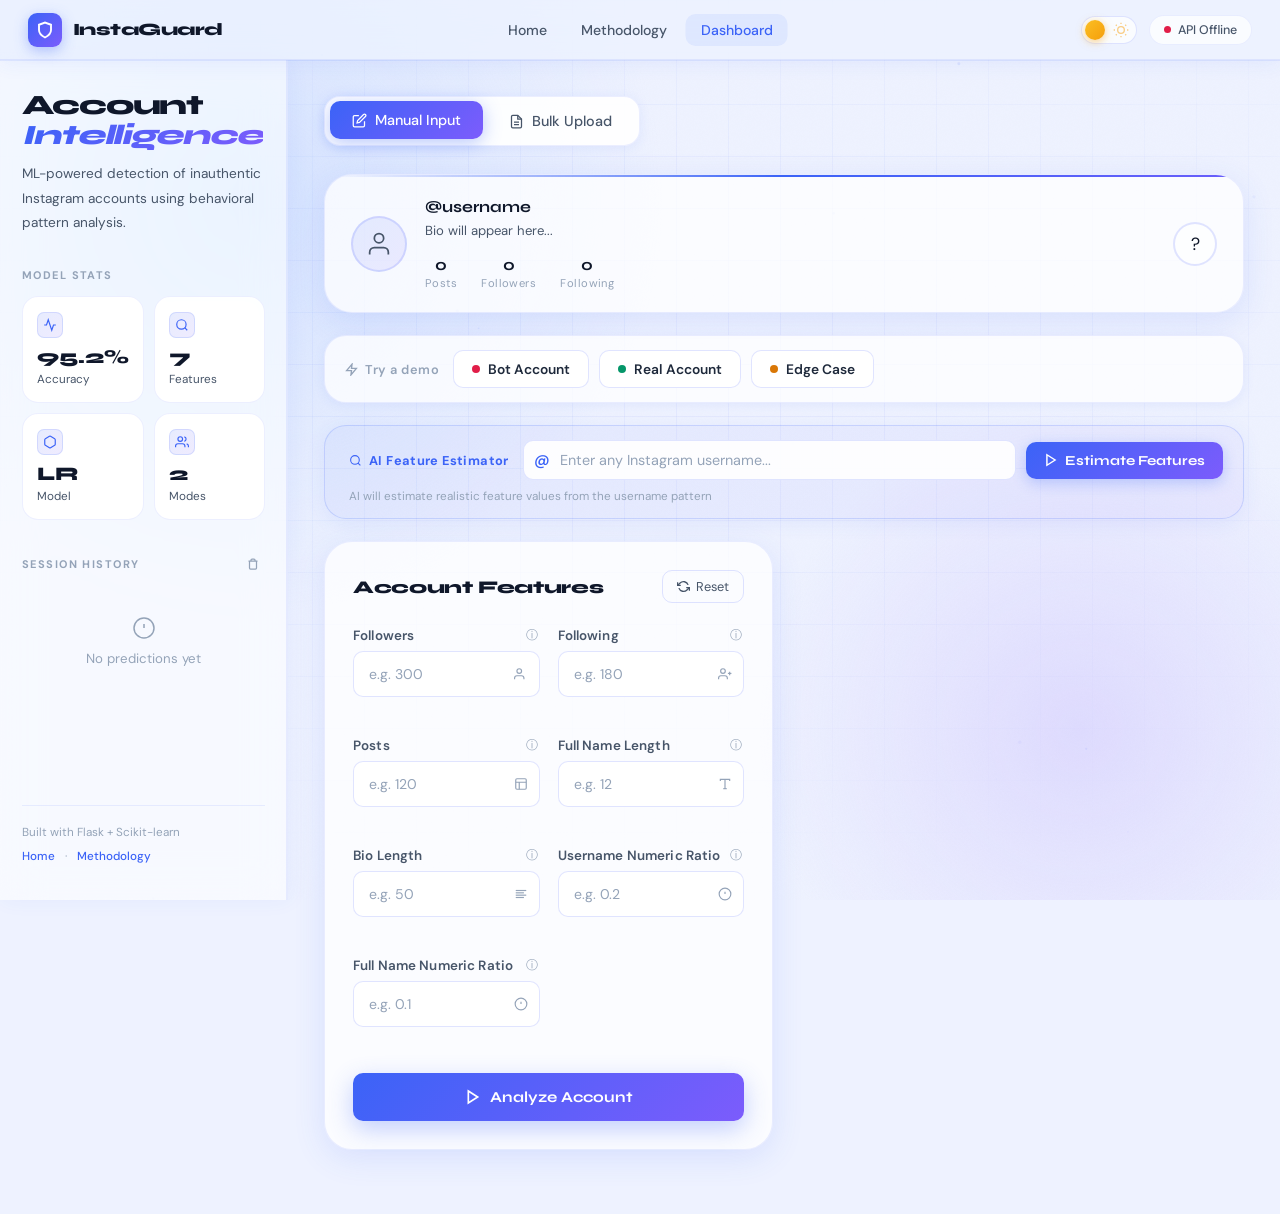
==== commit a879ac92: "add favicon" ====
--- a/frontend/index.html
+++ b/frontend/index.html
@@ -4,6 +4,8 @@
   <meta charset="UTF-8" />
   <meta name="viewport" content="width=device-width, initial-scale=1.0" />
   <title>InstaGuard — Dashboard</title>
+  <link rel="icon" href="favicon.png">
+  <link rel="shortcut icon" href="favicon.png">
   <link rel="preconnect" href="https://fonts.googleapis.com">
   <link rel="preconnect" href="https://fonts.gstatic.com" crossorigin>
   <link href="https://fonts.googleapis.com/css2?family=Syne:wght@400;600;700;800&family=DM+Sans:ital,opsz,wght@0,9..40,300;0,9..40,400;0,9..40,500;1,9..40,300&display=swap" rel="stylesheet">
